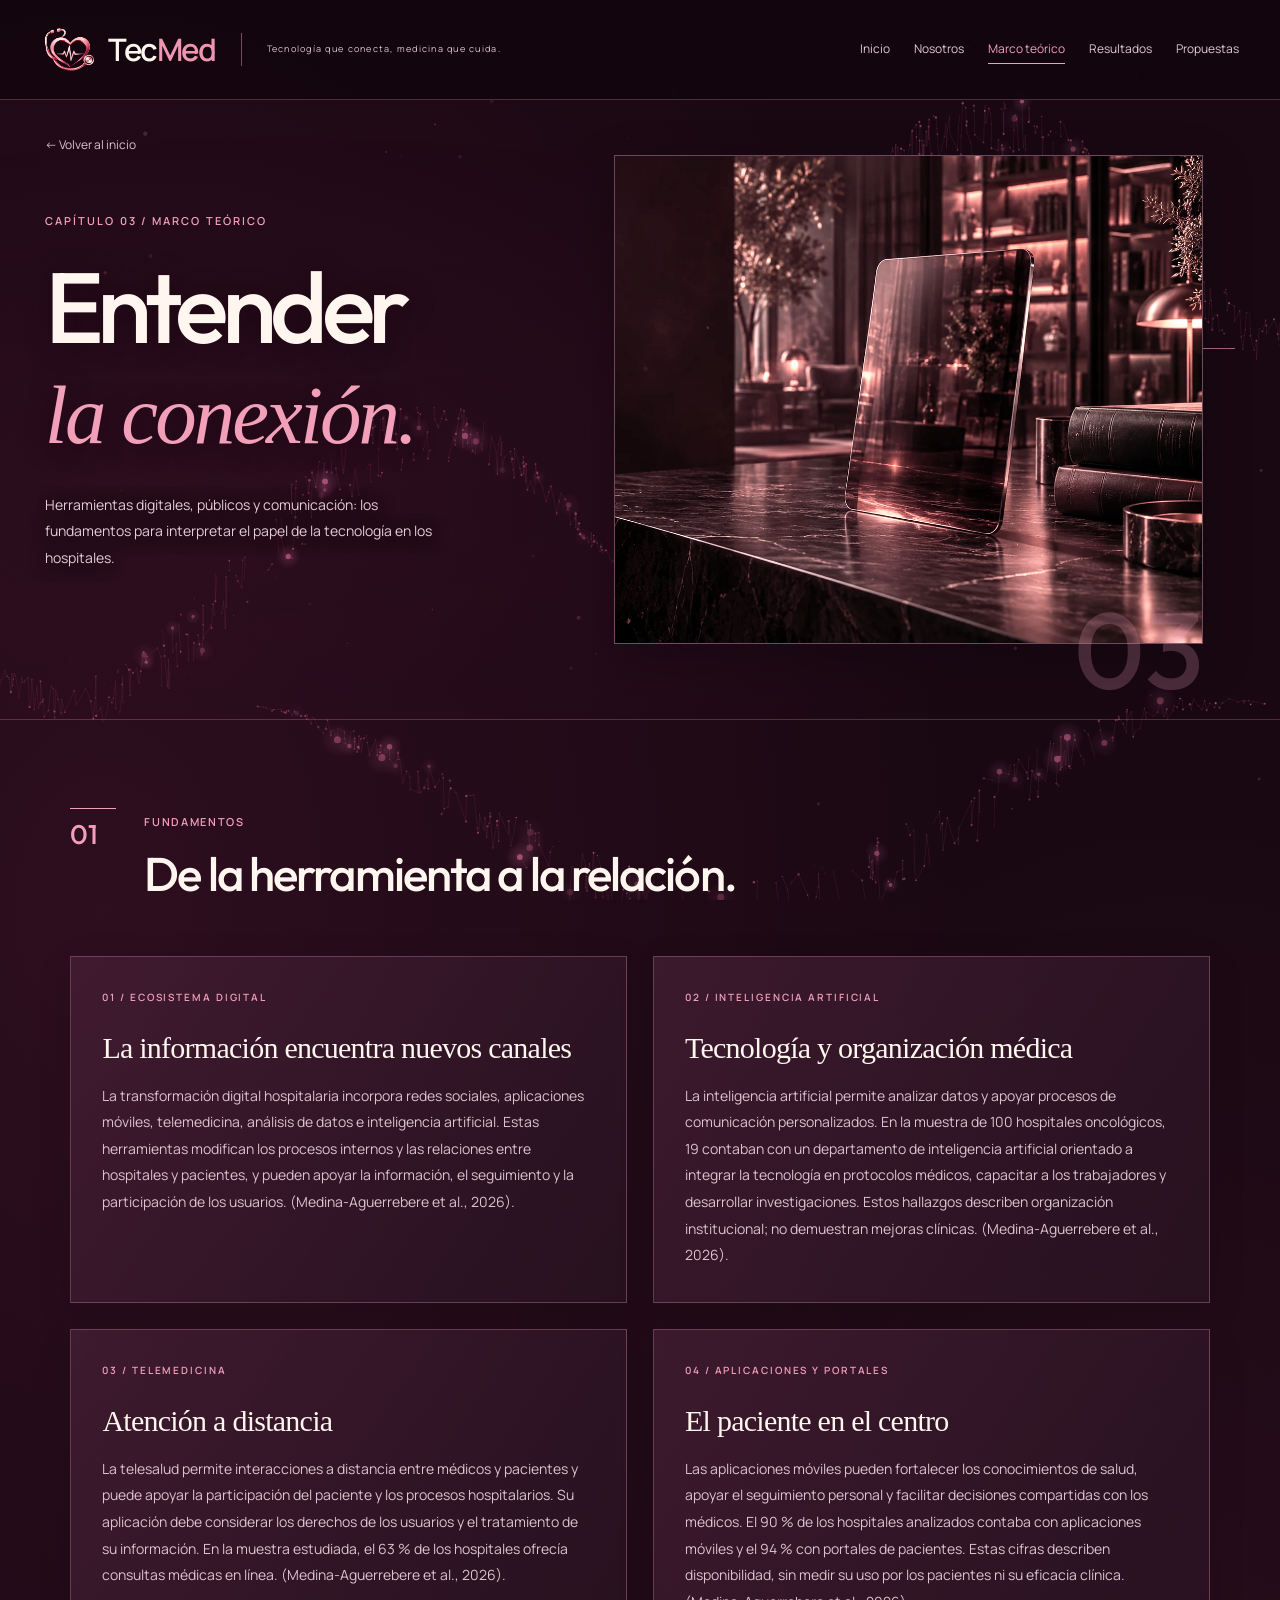
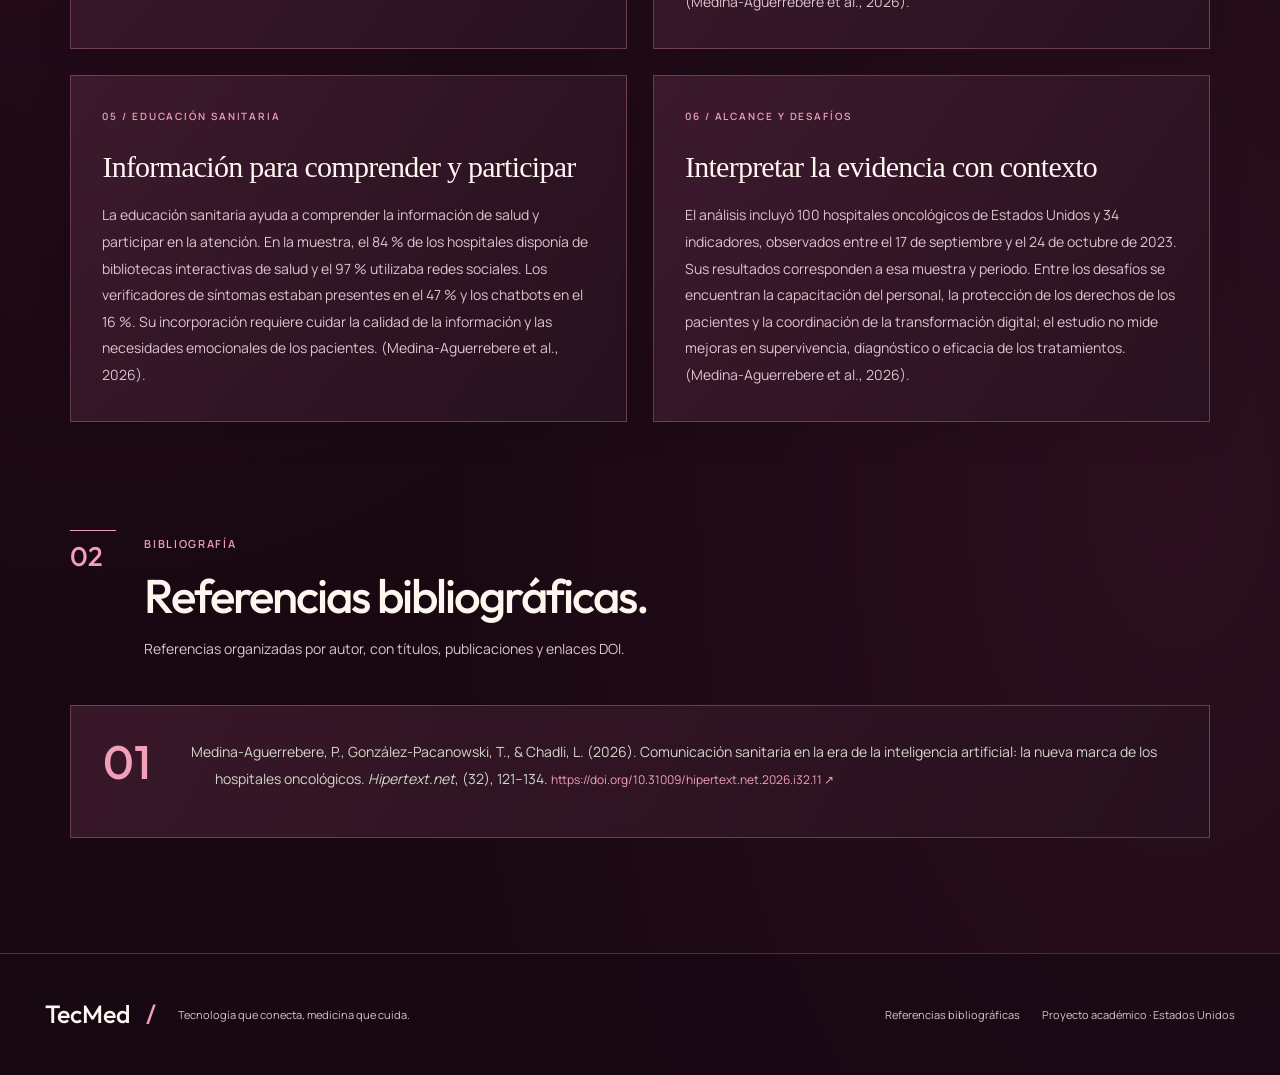
==== marco-teorico.html @ 735cf485 "Align framework cards and link all APA citations directly to source DOI" ====
<!doctype html>
<html lang="es"><head><meta charset="utf-8"><meta name="viewport" content="width=device-width,initial-scale=1"><meta name="theme-color" content="#111712"><meta name="description" content="TecMed: tecnología, medicina y comunicación hospitalaria en Estados Unidos. Un recorrido académico por sus fundamentos, resultados y propuestas."><title>Marco teórico · TecMed</title><link rel="icon" href="assets/rose-emblem.webp"><link rel="stylesheet" href="assets/styles.css?v=20261009alignedapa"><script defer src="assets/main.js?v=20261009referencewaves"></script></head>
<body class="interior page-marco-teorico"><a class="skip" href="#contenido">Saltar al contenido</a><canvas id="particles" aria-hidden="true"></canvas><div class="reading-progress" aria-hidden="true"></div>
<header class="site-header"><a class="brand" href="index.html" aria-label="TecMed, inicio"><span class="logo-frame"><img src="assets/rose-emblem.webp" width="48" height="48" alt="Logo de TecMed: corazón y estetoscopio"></span><span><strong>Tec<span class="wordmark-med">Med</span><span class="brand-dot">.</span></strong><small>Tecnología que conecta, medicina que cuida.</small></span></a><button class="menu-toggle" type="button" aria-expanded="false" aria-controls="site-nav">Menú <span aria-hidden="true">＋</span></button><nav id="site-nav" aria-label="Navegación principal"><a href="index.html">Inicio</a><a href="nosotros.html">Nosotros</a><a href="marco-teorico.html" aria-current="page">Marco teórico</a><a href="resultados.html">Resultados</a><a href="propuestas.html">Propuestas</a></nav></header>
<main id="contenido"><section class="chapter-hero"><img class="chapter-photo" src="assets/chapter-marco.webp" alt="" fetchpriority="high"><div class="chapter-shade"></div><div class="hero-copy"><a class="back-link" href="index.html">← Volver al inicio</a><div class="eyebrow">Capítulo 03 / Marco teórico</div><h1>Entender<br><em>la conexión.</em></h1><p>Herramientas digitales, públicos y comunicación: los fundamentos para interpretar el papel de la tecnología en los hospitales.</p></div><span class="hero-number" aria-hidden="true">03</span></section><section class="content-wrap"><div class="section-heading"><span class="section-index">01</span><div><span class="eyebrow">Fundamentos</span><h2>De la herramienta a la relación.</h2></div></div><div class="box-grid two"><article class="info-box "><span class="eyebrow">01 / Ecosistema digital</span><h3>La información encuentra nuevos canales</h3><p>La transformación digital hospitalaria incorpora redes sociales, aplicaciones móviles, telemedicina, análisis de datos e inteligencia artificial. Estas herramientas modifican los procesos internos y las relaciones entre hospitales y pacientes, y pueden apoyar la información, el seguimiento y la participación de los usuarios. (<a href="https://doi.org/10.31009/hipertext.net.2026.i32.11" target="_blank" rel="noopener noreferrer">Medina-Aguerrebere et al., 2026</a>).</p></article><article class="info-box "><span class="eyebrow">02 / Inteligencia artificial</span><h3>Tecnología y organización médica</h3><p>La inteligencia artificial permite analizar datos y apoyar procesos de comunicación personalizados. En la muestra de 100 hospitales oncológicos, 19 contaban con un departamento de inteligencia artificial orientado a integrar la tecnología en protocolos médicos, capacitar a los trabajadores y desarrollar investigaciones. Estos hallazgos describen organización institucional; no demuestran mejoras clínicas. (<a href="https://doi.org/10.31009/hipertext.net.2026.i32.11" target="_blank" rel="noopener noreferrer">Medina-Aguerrebere et al., 2026</a>).</p></article><article class="info-box "><span class="eyebrow">03 / Telemedicina</span><h3>Atención a distancia</h3><p>La telesalud permite interacciones a distancia entre médicos y pacientes y puede apoyar la participación del paciente y los procesos hospitalarios. Su aplicación debe considerar los derechos de los usuarios y el tratamiento de su información. En la muestra estudiada, el 63 % de los hospitales ofrecía consultas médicas en línea. (<a href="https://doi.org/10.31009/hipertext.net.2026.i32.11" target="_blank" rel="noopener noreferrer">Medina-Aguerrebere et al., 2026</a>).</p></article><article class="info-box "><span class="eyebrow">04 / Aplicaciones y portales</span><h3>El paciente en el centro</h3><p>Las aplicaciones móviles pueden fortalecer los conocimientos de salud, apoyar el seguimiento personal y facilitar decisiones compartidas con los médicos. El 90 % de los hospitales analizados contaba con aplicaciones móviles y el 94 % con portales de pacientes. Estas cifras describen disponibilidad, sin medir su uso por los pacientes ni su eficacia clínica. (<a href="https://doi.org/10.31009/hipertext.net.2026.i32.11" target="_blank" rel="noopener noreferrer">Medina-Aguerrebere et al., 2026</a>).</p></article><article class="info-box "><span class="eyebrow">05 / Educación sanitaria</span><h3>Información para comprender y participar</h3><p>La educación sanitaria ayuda a comprender la información de salud y participar en la atención. En la muestra, el 84 % de los hospitales disponía de bibliotecas interactivas de salud y el 97 % utilizaba redes sociales. Los verificadores de síntomas estaban presentes en el 47 % y los chatbots en el 16 %. Su incorporación requiere cuidar la calidad de la información y las necesidades emocionales de los pacientes. (<a href="https://doi.org/10.31009/hipertext.net.2026.i32.11" target="_blank" rel="noopener noreferrer">Medina-Aguerrebere et al., 2026</a>).</p></article><article class="info-box "><span class="eyebrow">06 / Alcance y desafíos</span><h3>Interpretar la evidencia con contexto</h3><p>El análisis incluyó 100 hospitales oncológicos de Estados Unidos y 34 indicadores, observados entre el 17 de septiembre y el 24 de octubre de 2023. Sus resultados corresponden a esa muestra y periodo. Entre los desafíos se encuentran la capacitación del personal, la protección de los derechos de los pacientes y la coordinación de la transformación digital; el estudio no mide mejoras en supervivencia, diagnóstico o eficacia de los tratamientos. (<a href="https://doi.org/10.31009/hipertext.net.2026.i32.11" target="_blank" rel="noopener noreferrer">Medina-Aguerrebere et al., 2026</a>).</p></article></div></section><section class="content-wrap compact" id="referencias"><div class="section-heading"><span class="section-index">02</span><div><span class="eyebrow">Bibliografía</span><h2>Referencias bibliográficas.</h2><p>Referencias organizadas por autor, con títulos, publicaciones y enlaces DOI.</p></div></div><ol class="reference-list"><li class="reference-box" id="ref-medina-2026"><span class="ref-number">01</span><div><p class="hanging">Medina-Aguerrebere, P., González-Pacanowski, T., &amp; Chadli, L. (2026). Comunicación sanitaria en la era de la inteligencia artificial: la nueva marca de los hospitales oncológicos. <em>Hipertext.net</em>, (32), 121–134. <a class="doi" href="https://doi.org/10.31009/hipertext.net.2026.i32.11" target="_blank" rel="noopener noreferrer">https://doi.org/10.31009/hipertext.net.2026.i32.11 <span aria-hidden="true">↗</span><span class="sr-only"> (abre en otra pestaña)</span></a></p></div></li></ol></section></main><footer class="site-footer"><div><a class="footer-brand" href="index.html">TecMed<span> / </span></a><span>Tecnología que conecta, medicina que cuida.</span></div><div><a href="marco-teorico.html#referencias">Referencias bibliográficas</a><span>Proyecto académico · Estados Unidos</span></div></footer></body></html>
---- assets/styles.css ----
@font-face{font-family:Manrope;src:url(manrope-400.ttf) format('truetype');font-weight:400;font-display:swap}@font-face{font-family:Manrope;src:url(manrope-600.ttf) format('truetype');font-weight:600;font-display:swap}
:root{--bg:#210f1b;--panel:#30202b;--text:#fff3f1;--muted:#d1bdc7;--gold:#efa5bc;--line:rgba(239,165,188,.29);--serif:Georgia,'Times New Roman',serif;--sans:Manrope,Arial,sans-serif}*{box-sizing:border-box}html{scroll-behavior:smooth;scroll-padding-top:110px}body{margin:0;background:var(--bg);color:var(--text);font-family:var(--sans);font-size:15px;line-height:1.8;background-image:radial-gradient(ellipse at 5% 55%,rgba(132,50,90,.23),transparent 48%),radial-gradient(ellipse at 95% 90%,rgba(158,73,112,.18),transparent 40%)}a{color:inherit;text-decoration:none}button,select{font:inherit}button,a,summary,select{-webkit-tap-highlight-color:transparent}button{cursor:pointer}a:focus-visible,button:focus-visible,select:focus-visible,summary:focus-visible{outline:2px solid var(--gold);outline-offset:5px}img{max-width:100%;display:block}h1,h2,h3,p{margin-top:0}h1,h2{font-family:var(--serif);font-weight:400;line-height:1.08;letter-spacing:-.035em}h1 em,h2 em{font-weight:400;color:var(--gold)}h3{font-family:var(--serif);font-size:28px;line-height:1.2;font-weight:400;letter-spacing:-.015em}p{color:var(--muted)}strong{font-weight:600}p strong{color:var(--text)}.eyebrow{display:block;color:var(--gold);font-size:10px;line-height:1.5;letter-spacing:.19em;text-transform:uppercase;font-weight:600}#particles{position:fixed;inset:0;width:100%;height:100%;pointer-events:none;z-index:-1}.reading-progress{position:fixed;top:0;left:0;height:2px;background:var(--gold);width:0;z-index:30}.skip{position:fixed;top:8px;left:16px;padding:8px 20px;background:var(--gold);color:var(--bg);z-index:50;transform:translateY(-160%)}.skip:focus{transform:none}.site-header{position:relative;z-index:20;display:flex;align-items:center;justify-content:space-between;gap:25px;padding:22px 3.5%;border-bottom:1px solid var(--line);min-height:97px;background:rgba(33,15,27,.94)}.brand{display:flex;align-items:center;gap:14px;flex-shrink:0}.logo-frame{display:block;padding:3px;border:1px solid var(--gold);border-radius:50%;box-shadow:0 0 22px rgba(216,143,167,.08)}.logo-frame img{width:43px;height:43px;border-radius:50%;object-fit:cover}.brand strong{display:block;font-family:var(--serif);font-size:29px;font-weight:400;letter-spacing:-.04em;line-height:1.1}.brand-dot{color:var(--gold)}.brand small{display:block;font-size:10px;letter-spacing:.025em;color:var(--muted);margin-top:5px}.site-header nav{display:flex;gap:24px;align-items:center}.site-header nav a{font-size:11px;line-height:2.4;color:var(--muted);position:relative;white-space:nowrap}.site-header nav a:hover,.site-header nav a[aria-current]{color:var(--gold)}.site-header nav a[aria-current]:after{content:'';height:1px;background:var(--gold);position:absolute;bottom:0;left:0;right:0}.menu-toggle{display:none}.gallery{display:flex;min-height:600px;height:calc(100svh - 146px);max-height:900px;border-bottom:1px solid var(--line);overflow:hidden}.gallery-panel{position:relative;flex:1;min-width:0;border-right:1px solid rgba(216,143,167,.3);overflow:hidden;background:#2c1725;transition:flex .8s cubic-bezier(.22,.7,.2,1)}.gallery-panel:last-child{border-right:0}.gallery-panel>img{position:absolute;width:100%;height:100%;object-fit:cover;object-position:60% center;filter:saturate(.95) brightness(1.17);opacity:.76;transition:opacity .7s,transform 1.1s}.gallery-panel.is-active{flex:5.7}.gallery-panel.is-active>img{opacity:1;filter:saturate(1.08) brightness(1.18);transform:scale(1.025)}.panel-shade{position:absolute;inset:0;background:linear-gradient(0deg,rgba(8,14,10,.72),rgba(8,14,10,.02) 80%),linear-gradient(90deg,rgba(8,14,10,.56),transparent 82%)}.panel-trigger{position:absolute;inset:0;width:100%;border:0;background:transparent;color:var(--text);padding:0;text-align:left;z-index:2}.panel-number{position:absolute;top:33px;left:28px;font-family:var(--serif);font-size:36px;color:var(--gold);font-weight:400;line-height:1}.panel-name{position:absolute;top:49%;left:50%;white-space:nowrap;font-family:var(--serif);font-size:25px;transform:translate(-50%,-50%) rotate(-90deg)}.panel-plus{position:absolute;left:50%;bottom:62px;transform:translateX(-50%);font-size:22px;color:var(--gold)}.is-active .panel-trigger{inset:0 0 auto;height:92px}.is-active .panel-name{left:91px;top:45px;transform:none;font-size:11px;font-family:var(--sans);letter-spacing:.14em;text-transform:uppercase;color:var(--gold)}.is-active .panel-plus{display:none}.panel-content{position:absolute;left:7.5%;right:6%;bottom:15%;z-index:3;max-width:630px}.panel-content .eyebrow{margin-bottom:24px}.panel-content h1,.panel-content h2{font-size:clamp(38px,4.6vw,73px);margin-bottom:24px}.panel-content p{font-size:14px;line-height:1.85;max-width:405px;margin-bottom:29px;color:#d2d5c9}.button{display:inline-flex;gap:36px;align-items:center;padding:12px 22px;border:1px solid var(--gold);color:var(--gold);font-size:11px;font-weight:600;letter-spacing:.03em;transition:background .2s,color .2s}.button:hover{background:var(--gold);color:#210f1b}.button span{font-size:18px}.panel-bottom{position:absolute;bottom:24px;left:28px;color:var(--gold);font-size:8px;letter-spacing:.17em;white-space:nowrap}.js .gallery-panel:not(.is-active) .panel-content{display:none}.gallery-footnote{display:flex;justify-content:space-between;gap:20px;font-size:9px;letter-spacing:.11em;color:var(--muted);padding:17px 3.5%;text-transform:uppercase;border-bottom:1px solid var(--line)}.content-wrap{max-width:1380px;margin:auto;padding:88px 5.5% 35px;position:relative}.content-wrap.compact{padding-top:48px}.section-heading{display:flex;gap:24px;align-items:flex-start;margin-bottom:38px}.section-index{font-family:var(--serif);font-size:26px;color:var(--gold);border-top:1px solid var(--gold);padding-top:10px;line-height:1;width:44px;flex-shrink:0}.section-heading .eyebrow{margin:6px 0 15px}.section-heading h2{font-size:clamp(32px,3.6vw,48px);margin-bottom:14px}.section-heading p{font-size:13px;max-width:700px;margin-bottom:0}.box-grid{display:grid;gap:17px}.box-grid.three{grid-template-columns:repeat(3,1fr)}.box-grid.two{grid-template-columns:repeat(2,1fr)}.box-grid.four{grid-template-columns:repeat(4,1fr)}.info-box{background:linear-gradient(130deg,rgba(64,35,51,.86),rgba(38,21,32,.82));border:1px solid var(--line);padding:30px;position:relative}.info-box .eyebrow{margin-bottom:25px}.info-box h3{margin-bottom:17px}.info-box p{font-size:13px;line-height:1.95;margin-bottom:16px}.info-box p:last-child{margin-bottom:0}.info-box .text-link{display:inline-block;margin-top:10px}.accent-box{background:linear-gradient(135deg,rgba(135,60,91,.22),rgba(43,24,35,.7));border-color:rgba(216,143,167,.42)}.text-link{color:var(--gold);font-size:11px;border-bottom:1px solid var(--line);padding-bottom:5px;line-height:1.7}.text-link:hover{border-color:var(--gold)}.data-strip{display:grid;grid-template-columns:1.5fr repeat(3,1fr);margin-top:25px;border:1px solid var(--line);background:rgba(37,50,35,.65)}.data-strip>div{padding:28px;border-right:1px solid var(--line)}.data-strip>div:last-child{border-right:0}.data-strip>div:not(:first-child){display:flex;flex-direction:column}.data-strip p{font-size:12px;margin:10px 0 0}.data-strip strong{font-family:var(--serif);font-size:51px;line-height:1.2;font-weight:400;color:var(--gold)}.data-strip strong span{font-size:25px}.data-strip>div>span:last-child{font-size:11px;color:var(--muted)}.source-note{font-size:11px;line-height:1.8;margin-top:15px;color:var(--muted)}.site-footer{border-top:1px solid var(--line);display:flex;justify-content:space-between;gap:30px;padding:35px 3.5%;margin-top:70px;font-size:10px;color:var(--muted)}.site-footer>div{display:flex;align-items:center;gap:22px;flex-wrap:wrap}.site-footer a:hover{color:var(--gold)}.footer-brand{font-family:var(--serif);font-size:22px;color:var(--text)}.footer-brand span{color:var(--gold);padding-left:10px}.chapter-hero{position:relative;overflow:hidden;min-height:530px;display:flex;align-items:center;border-bottom:1px solid var(--line)}.chapter-photo{position:absolute;width:100%;height:100%;object-fit:cover;object-position:75% center;opacity:1;filter:brightness(1.17) saturate(1.07)}.chapter-shade{position:absolute;inset:0;background:linear-gradient(90deg,rgba(29,13,24,.89) 2%,rgba(29,13,24,.65) 30%,rgba(29,13,24,.02) 76%),linear-gradient(0deg,rgba(29,13,24,.4),transparent 50%)}.hero-copy{position:relative;z-index:2;max-width:760px;padding:45px 6% 65px}.back-link{font-size:11px;color:var(--muted);display:inline-block;margin-bottom:42px}.back-link:hover{color:var(--gold)}.hero-copy .eyebrow{margin-bottom:20px}.hero-copy h1{font-size:clamp(46px,6vw,83px);margin-bottom:23px}.hero-copy p{max-width:475px;font-size:14px;margin-bottom:0;color:#c6cfc0}.hero-number{position:absolute;right:4%;bottom:30px;font-family:var(--serif);font-size:120px;line-height:1;color:rgba(235,220,190,.13)}.hero-caption{position:absolute;bottom:18px;left:6%;font-size:9px;color:var(--muted);letter-spacing:.05em}.chapter-list{border-top:1px solid var(--line)}.chapter-list>a{display:grid;grid-template-columns:50px 180px 1fr 25px;gap:20px;padding:25px 20px;border:1px solid var(--line);border-top:0;align-items:center;background:rgba(57,31,45,.66);transition:background .2s}.chapter-list>a:hover{background:rgba(115,54,85,.3)}.chapter-list>a>span:first-child{font-family:var(--serif);font-size:25px;color:var(--gold)}.chapter-list strong{font-family:var(--serif);font-size:22px;font-weight:400}.chapter-list>a>span:nth-child(3){color:var(--muted);font-size:12px}.chapter-list b{color:var(--gold);font-weight:400}.citation{padding-top:16px;border-top:1px solid var(--line);font-size:11px!important}.citation a{color:var(--gold);text-decoration:underline;text-underline-offset:3px}.note-box{padding:28px 32px;border:1px solid var(--line);border-left:2px solid var(--gold);margin-top:24px;background:rgba(124,61,89,.22)}.note-box .eyebrow{margin-bottom:14px}.note-box p{font-size:13px;margin-bottom:0}.note-box .text-link{display:inline-block;margin-top:16px}.reference-list{list-style:none;padding:0;margin:0;display:grid;gap:14px}.reference-box{display:flex;gap:25px;background:rgba(58,31,47,.8);border:1px solid var(--line);padding:28px;scroll-margin-top:25px}.reference-box:target{border-color:var(--gold)}.ref-number{font-family:var(--serif);font-size:26px;color:var(--gold);line-height:1.4}.reference-box>div{min-width:0}.hanging{padding-left:24px;text-indent:-24px;color:#d1d8c9;font-size:13px;margin-bottom:13px;line-height:1.95}.doi{color:var(--gold);font-size:11px;overflow-wrap:anywhere}.doi:hover{text-decoration:underline}.bibliography-note h3{font-size:24px;margin-bottom:17px}.bibliography-note ul{padding-left:20px;font-size:12px;color:var(--muted);margin:0}.bibliography-note li+li{margin-top:10px}.results-toolbar{display:flex;align-items:center;gap:18px;margin-bottom:24px;flex-wrap:wrap}.results-toolbar label{font-size:11px;color:var(--muted)}select{background:#30202b;color:var(--text);border:1px solid var(--line);padding:10px 40px 10px 14px;font-size:12px;max-width:100%}.results-toolbar .text-link{margin-left:auto}.metric-grid{display:grid;grid-template-columns:repeat(3,1fr);gap:18px}.metric-card{border:1px solid var(--line);padding:32px;background:linear-gradient(140deg,rgba(77,41,58,.8),rgba(42,24,36,.85))}.metric-card .eyebrow{margin-bottom:28px}.metric-value{display:block;font-family:var(--serif);font-size:93px;line-height:1.1;font-weight:400;color:var(--gold);letter-spacing:-.06em}.metric-value span{font-size:34px;letter-spacing:0}.metric-bar{height:3px;background:rgba(216,143,167,.13);margin:23px 0}.metric-bar span{display:block;height:100%;background:var(--gold)}.metric-card p{font-size:12px;margin-bottom:0}.data-table{margin-top:25px;border:1px solid var(--line);background:rgba(57,31,45,.66)}summary{cursor:pointer;padding:18px 25px;color:var(--gold);font-size:12px}.table-scroll{overflow-x:auto;padding:0 25px 25px}table{border-collapse:collapse;width:100%;text-align:left;font-size:12px}caption{text-align:left;color:var(--muted);padding:12px 0 20px}th,td{padding:14px;border-bottom:1px solid var(--line)}thead th{color:var(--gold);font-weight:600}.chapter-next{margin-top:35px;padding:45px;border:1px solid var(--line);background:linear-gradient(110deg,rgba(124,64,89,.43),transparent)}.chapter-next>span{font-size:11px;color:var(--gold)}.chapter-next h2{font-size:38px;margin:20px 0 25px}.proposal-grid{display:grid;grid-template-columns:repeat(2,1fr);gap:20px}.proposal-box{padding:32px;border:1px solid var(--line);background:rgba(58,31,47,.85)}.proposal-top{display:flex;justify-content:space-between;align-items:center;margin-bottom:35px}.proposal-top>span:first-child{font-family:var(--serif);font-size:43px;line-height:1;color:var(--gold)}.proposal-box h3{font-size:32px}.proposal-goal{font-size:13px;margin-bottom:24px}.proposal-box dl{margin:0;border-top:1px solid var(--line);padding-top:20px}.proposal-box dt{font-size:10px;color:var(--gold);letter-spacing:.12em;text-transform:uppercase;margin-bottom:8px}.proposal-box dd{margin:0 0 20px;font-size:13px;color:var(--muted);line-height:1.9}.proposal-box dd:last-child{margin-bottom:0}[hidden]{display:none!important}.sr-only{position:absolute;width:1px;height:1px;overflow:hidden;clip-path:inset(50%);white-space:nowrap}

html:not(.js) .gallery{height:auto;display:block;max-height:none}html:not(.js) .gallery-panel{min-height:550px;border-bottom:1px solid var(--line)}html:not(.js) .panel-trigger{display:none}html:not(.js) .panel-content{display:block}.reveal{transition:opacity .6s,transform .6s}.reveal.pending{opacity:0;transform:translateY(18px)}
@media(min-width:1600px){.panel-content{bottom:17%}.gallery-panel.is-active{flex:6.2}}
@media(max-width:1100px){.site-header nav{gap:14px}.site-header nav a{font-size:10px}.brand small{max-width:225px}.gallery{min-height:570px}.gallery-panel.is-active{flex:5}.panel-number{left:19px}.panel-bottom{left:19px;font-size:7px}.panel-name{font-size:22px}.panel-content h1,.panel-content h2{font-size:clamp(38px,4.9vw,65px)}.box-grid.four{grid-template-columns:repeat(2,1fr)}.info-box{padding:25px}.site-footer{flex-direction:column;gap:17px}}
@media(max-width:760px){html{scroll-padding-top:25px}.site-header{min-height:85px;padding:17px 5%;flex-wrap:wrap;gap:0}.brand strong{font-size:26px}.brand small{font-size:9px;max-width:240px}.logo-frame img{width:36px;height:36px}.brand{gap:11px}.menu-toggle{display:block;color:var(--gold);background:transparent;border:1px solid var(--line);padding:6px 10px;font-size:10px}.site-header nav{width:100%;flex-wrap:wrap;gap:8px 22px;padding-top:20px}.site-header nav a{font-size:12px}.js .site-header nav:not(.is-open){display:none}.gallery{height:auto;min-height:0;max-height:none;display:block}.gallery-panel{height:89px;min-height:89px;border-right:0;border-bottom:1px solid var(--line);transition:height .5s}.gallery-panel.is-active{height:560px}.panel-trigger{height:89px!important}.panel-number{left:25px;top:27px;font-size:30px}.panel-name,.is-active .panel-name{top:36px;left:82px;transform:none;font-family:var(--sans);font-size:11px;text-transform:uppercase;letter-spacing:.1em;color:var(--gold)}.panel-plus{display:block;left:auto;right:25px;top:27px;bottom:auto;transform:none}.is-active .panel-plus{display:block}.panel-bottom{display:none}.is-active .panel-bottom{display:block;bottom:20px;left:25px;font-size:8px}.panel-content{left:25px;right:25px;bottom:65px}.panel-content h1,.panel-content h2{font-size:clamp(38px,7.5vw,59px)}.panel-content p{font-size:13px;max-width:400px}.gallery-footnote{padding:15px 5%;font-size:8px;flex-direction:column;gap:5px}.content-wrap{padding:58px 5% 20px}.content-wrap.compact{padding-top:35px}.section-heading{gap:16px;margin-bottom:26px}.section-index{font-size:23px;width:30px}.section-heading h2{font-size:34px}.section-heading p{font-size:12px}.box-grid.three,.box-grid.two,.proposal-grid{grid-template-columns:1fr}.box-grid.four{grid-template-columns:repeat(2,1fr)}.box-grid.four .info-box{padding:22px}.box-grid.four h3{font-size:23px}.box-grid.four p{font-size:12px}.data-strip{grid-template-columns:repeat(3,1fr)}.data-strip>div:first-child{grid-column:1/-1;border-bottom:1px solid var(--line);border-right:0}.data-strip>div{padding:20px 15px}.data-strip strong{font-size:39px}.data-strip>div>span:last-child{font-size:10px}.chapter-hero{min-height:540px}.chapter-photo{object-position:63% center;opacity:.9}.chapter-shade{background:linear-gradient(90deg,rgba(33,15,27,.94),rgba(29,13,24,.18)),linear-gradient(0deg,rgba(29,13,24,.4),transparent)}.hero-copy{padding:32px 6% 55px}.hero-copy h1{font-size:60px}.hero-copy p{font-size:13px;max-width:90%}.hero-number{font-size:90px}.hero-caption{font-size:8px}.chapter-list>a{grid-template-columns:35px 1fr 20px;gap:12px;padding:20px 16px}.chapter-list>a>span:nth-child(3){grid-column:2;grid-row:2;font-size:11px}.chapter-list b{grid-column:3;grid-row:1}.chapter-list strong{font-size:24px}.metric-grid{grid-template-columns:1fr}.metric-card{padding:28px}.metric-value{font-size:86px}.results-toolbar .text-link{margin-left:0}.reference-box{padding:22px 18px;gap:15px}.hanging{font-size:12px;padding-left:15px;text-indent:-15px}.doi{font-size:10px}.note-box{padding:24px}.chapter-next{padding:30px}.chapter-next h2{font-size:32px}.site-footer{padding:30px 5%;margin-top:45px}.site-footer>div{gap:12px 20px}.proposal-box{padding:27px}}
@media(max-width:380px){.brand small{max-width:185px;font-size:8px}.brand strong{font-size:24px}.box-grid.four{grid-template-columns:1fr}.gallery-panel.is-active{height:540px}.panel-content h1{font-size:35px}.hero-copy h1{font-size:49px}.data-strip>div{padding:18px 12px}.data-strip strong{font-size:34px}}
@media(prefers-reduced-motion:reduce){html{scroll-behavior:auto}*,*:before,*:after{transition:none!important;animation:none!important}#particles{display:none}.reveal.pending{opacity:1;transform:none}}

.identity-layout{display:grid;grid-template-columns:minmax(260px,.8fr) 1.4fr;gap:25px;align-items:stretch}.identity-logo{margin:0;padding:32px;border:1px solid var(--line);background:radial-gradient(ellipse at 50% 30%,rgba(132,73,106,.18),rgba(36,20,29,.8) 70%);display:flex;flex-direction:column;align-items:center;justify-content:center}.identity-logo img{width:min(100%,340px);height:auto;border-radius:50%;filter:brightness(1.12) saturate(1.05);border:1px solid rgba(239,165,188,.4);box-shadow:0 0 38px rgba(170,83,125,.12)}.identity-logo figcaption{font-size:10px;letter-spacing:.1em;color:var(--gold);text-transform:uppercase;text-align:center;margin-top:26px}.identity-details{display:grid;gap:15px}.identity-detail{padding:24px 29px;background:linear-gradient(130deg,rgba(64,35,51,.86),rgba(38,21,32,.82));border:1px solid var(--line)}.identity-detail h3{font-size:25px;margin:11px 0}.identity-detail p{font-size:13px;line-height:1.9;margin:0}.slogan-box{padding:43px;border:1px solid rgba(239,165,188,.42);background:linear-gradient(125deg,rgba(138,73,100,.24),rgba(58,31,47,.8))}.slogan-box h2{font-size:clamp(34px,4vw,53px);margin:24px 0}.slogan-intro{font-size:13px;max-width:680px;margin-bottom:32px}.slogan-grid{display:grid;grid-template-columns:1fr 1fr;gap:30px;border-top:1px solid var(--line);padding-top:27px}.slogan-grid p{font-size:13px;line-height:1.95;margin:14px 0 0}@media(max-width:760px){.identity-layout{grid-template-columns:1fr}.identity-logo{padding:30px}.identity-logo img{max-width:240px}.identity-detail{padding:25px}.slogan-box{padding:28px}.slogan-grid{grid-template-columns:1fr;gap:25px}}

@font-face{font-family:Outfit;src:url(outfit-500.ttf) format('truetype');font-weight:500;font-display:swap}.brand strong{font-family:Outfit,Manrope,sans-serif;font-weight:500;letter-spacing:-.04em}.brand-dot{color:var(--gold)}.site-header{background:rgba(30,13,24,.92)}.home .site-header{border-bottom:0}.home{background-image:radial-gradient(ellipse at 30% 35%,rgba(143,40,79,.18),transparent 50%),radial-gradient(ellipse at 90% 80%,rgba(146,55,96,.2),transparent 40%)}.editorial-hero{position:relative;min-height:700px;height:calc(100svh - 195px);max-height:1050px;isolation:isolate;overflow:hidden;border-bottom:1px solid var(--line)}.editorial-copy{position:relative;z-index:3;margin:0 3.5%;padding-top:45px;max-width:940px;pointer-events:none}.editorial-copy h1{font-family:Outfit,Manrope,sans-serif;font-size:clamp(72px,8.3vw,145px);line-height:.98;letter-spacing:-.06em;margin:22px 0 0;font-weight:500;text-shadow:0 3px 28px rgba(23,9,18,.3)}.editorial-copy h1>span{display:block}.editorial-copy h1 em{display:block;font-family:Georgia,serif;line-height:1.12;font-size:.71em;letter-spacing:-.04em;color:#efa5bc}.editorial-copy>.eyebrow{font-size:10px;letter-spacing:.2em}.editorial-copy>p{position:absolute;top:500px;left:0;max-width:370px;font-size:14px;color:#e4cdd6;line-height:1.9;text-shadow:0 1px 15px #210f1b}.editorial-copy>.button{position:absolute;top:630px;left:0;pointer-events:auto;padding:12px 21px;backdrop-filter:blur(10px);background:rgba(33,15,27,.38);border-radius:0}.editorial-copy>.button:hover{background:var(--gold)}.editorial-visuals{position:absolute;inset:0;z-index:1}.editorial-image{position:absolute;margin:0;border:1px solid rgba(239,165,188,.35);box-shadow:0 15px 45px rgba(14,4,11,.32);overflow:hidden;background:#391c2c}.editorial-image img{width:100%;height:100%;object-fit:cover;filter:brightness(1.13) saturate(.86);transition:transform 1.2s ease}.editorial-image:after{content:'';position:absolute;inset:0;background:linear-gradient(120deg,rgba(203,76,123,.18),rgba(163,81,118,.1));mix-blend-mode:color;pointer-events:none}.scene-hospital{top:0;left:48%;right:10%;height:58%}.scene-hospital img{object-position:70% center}.scene-instrument{top:43%;left:34%;width:31%;height:48%;z-index:2}.scene-instrument img{object-position:76% center}.scene-network{top:56%;right:3.5%;width:25.5%;height:30%;z-index:3}.scene-network img{object-position:58% center}.editorial-rule{position:absolute;background:var(--gold);opacity:.5}.rule-one{height:1px;top:28%;right:3.5%;width:4%}.rule-two{height:1px;top:67%;left:28%;width:6%}.rule-three{width:1px;bottom:7%;right:29%;height:13%}.editorial-chapters{display:grid;grid-template-columns:repeat(5,1fr);padding:23px 3.5%;border-bottom:1px solid var(--line);gap:0;background:rgba(28,12,23,.55)}.editorial-chapters a{border-right:1px solid var(--line);padding:0 25px;font-family:Georgia,serif;font-size:20px;line-height:1.6}.editorial-chapters a:first-child{padding-left:0}.editorial-chapters a:last-child{border:0}.editorial-chapters span{display:block;font-family:Manrope,sans-serif;font-size:10px;color:var(--gold);margin-bottom:4px}.editorial-chapters a:hover{color:var(--gold)}.editorial-directory{display:grid;grid-template-columns:1fr 1fr;gap:20px}.editorial-entry{padding:30px;border:1px solid var(--line);background:linear-gradient(140deg,rgba(70,34,51,.5),rgba(37,20,31,.75))}.editorial-entry h2{font-size:32px;margin:20px 0 15px}.editorial-entry p{font-size:13px}.editorial-entry .button{margin-top:8px}.chapter-photo{filter:brightness(1.17) saturate(.92)}.chapter-shade{background:linear-gradient(90deg,rgba(29,13,24,.91) 2%,rgba(29,13,24,.66) 30%,rgba(76,24,49,.07) 76%),linear-gradient(0deg,rgba(29,13,24,.4),transparent 50%)}.identity-logo img{filter:brightness(1.12) saturate(1.05)}
@media(min-width:1600px){.editorial-copy>p{top:590px}.editorial-copy>.button{top:728px}.editorial-hero{min-height:840px}}@media(max-width:1100px){.editorial-hero{min-height:710px}.editorial-copy h1{font-size:10vw}.editorial-copy>p{top:455px;max-width:300px;font-size:13px}.editorial-copy>.button{top:610px}.scene-hospital{left:47%;right:5%}.scene-instrument{left:35%;width:34%}.scene-network{width:28%}.editorial-chapters a{font-size:17px;padding:0 15px}}@media(max-width:760px){.editorial-hero{height:auto;max-height:none;min-height:960px}.editorial-copy{margin:0 5%;padding-top:24px;max-width:none}.editorial-copy h1{font-size:clamp(52px,12vw,88px);margin-top:20px;line-height:1.02}.editorial-copy h1 em{font-size:.72em;max-width:100%;line-height:1.1}.editorial-copy>p{top:310px;max-width:90%;font-size:13px;text-shadow:none}.editorial-copy>.button{top:428px}.editorial-visuals{top:495px;bottom:20px}.scene-hospital{left:19%;right:5%;height:58%;top:0}.scene-instrument{left:5%;width:50%;height:51%;top:40%}.scene-network{right:5%;width:41%;height:33%;top:61%}.rule-one{right:2%;width:3%}.rule-two{left:0;width:5%}.rule-three{right:48%;bottom:0;height:8%}.editorial-chapters{grid-template-columns:repeat(3,1fr);gap:16px 0;padding:22px 5%}.editorial-chapters a{font-size:16px;padding:0 14px}.editorial-chapters a:nth-child(3){border:0}.editorial-chapters a:nth-child(4){padding-left:0}.editorial-directory{grid-template-columns:1fr}.editorial-entry{padding:25px}.chapter-shade{background:linear-gradient(90deg,rgba(29,13,24,.8),rgba(76,24,49,.1)),linear-gradient(0deg,rgba(29,13,24,.4),transparent)}}@media(max-width:380px){.editorial-copy h1{font-size:47px}.editorial-copy h1 em{font-size:34px}.editorial-copy>p{top:285px}.editorial-copy>.button{top:420px}}

:root{--bg:#1b0b16;--panel:#301827;--text:#fff4f0;--muted:#d7bcc9;--gold:#eea1bb;--line:rgba(225,149,177,.27)}body{background-color:var(--bg);background-image:radial-gradient(ellipse at 8% 34%,rgba(138,42,86,.18),transparent 52%),radial-gradient(ellipse at 92% 78%,rgba(154,58,102,.14),transparent 44%)}.site-header{padding:23px 3.5%;background:rgba(24,9,19,.94);border-color:var(--line)}.brand strong{font-size:31px}.brand small{font-size:11px;letter-spacing:.025em}.logo-frame{border-color:#d98fac;box-shadow:0 0 25px rgba(215,109,156,.12)}.site-header nav{gap:27px}.site-header nav a{font-size:12px;color:#e2cad5}.site-header nav a[aria-current]{color:var(--gold)}.button{font-size:12px;border-color:#dd94af;padding:13px 24px;background:rgba(30,10,24,.28)}.button:hover{background:var(--gold);color:#220f1c}.text-link{font-size:12px}.content-wrap{max-width:1460px;padding-left:5.5%;padding-right:5.5%}.section-heading{gap:28px;margin-bottom:42px}.section-index{font-family:Outfit,Manrope,sans-serif;font-size:27px;font-weight:500;padding-top:12px;width:46px}.section-heading h2{font-family:Outfit,Manrope,sans-serif;font-size:clamp(35px,3.7vw,54px);font-weight:500;letter-spacing:-.04em;line-height:1.1}.section-heading p{font-size:14px;line-height:1.9;max-width:760px}.section-heading .eyebrow{font-size:11px;letter-spacing:.15em;margin-bottom:17px}.info-box{padding:33px 31px;border-color:rgba(225,149,177,.32);background:linear-gradient(125deg,rgba(75,34,57,.66),rgba(40,18,32,.9));box-shadow:0 10px 35px rgba(14,3,10,.1)}.info-box h3{font-size:30px;letter-spacing:-.025em}.info-box p{font-size:14px;line-height:1.9}.info-box .eyebrow{font-size:10px}.accent-box{background:linear-gradient(135deg,rgba(130,55,86,.3),rgba(65,27,46,.8));border-color:rgba(235,166,190,.5)}.box-grid{gap:22px}.box-grid.three .info-box:nth-child(2){background:linear-gradient(135deg,rgba(103,43,73,.4),rgba(48,21,37,.9))}.data-strip{background:rgba(60,25,43,.58);border-color:var(--line);margin-top:32px}.data-strip strong{font-size:64px;color:var(--gold)}.data-strip strong span{font-size:30px}.data-strip>div{padding:31px}.data-strip p{font-size:13px}.data-strip>div>span:last-child{font-size:12px}.source-note{font-size:12px}.editorial-directory{gap:22px}.editorial-entry{padding:32px;background:linear-gradient(120deg,rgba(83,33,60,.55),rgba(36,15,28,.8))}.editorial-entry h2{font-size:34px}.editorial-entry p{font-size:14px}.interior .chapter-hero{min-height:620px;height:calc(78svh - 90px);max-height:820px;display:block;isolation:isolate;background:radial-gradient(ellipse at 25% 60%,rgba(127,43,84,.16),transparent 58%);overflow:hidden}.interior .chapter-photo{left:48%;top:55px;width:46%;height:79%;max-height:660px;object-fit:cover;object-position:65% center;opacity:1;border:1px solid rgba(232,156,183,.33);filter:brightness(1.13) sepia(.17) hue-rotate(327deg) saturate(.92);box-shadow:0 16px 45px rgba(12,2,8,.28)}.interior .chapter-shade{left:48%;top:55px;width:46%;height:79%;background:linear-gradient(115deg,rgba(97,21,56,.27),rgba(211,88,134,.13));mix-blend-mode:color;z-index:1;pointer-events:none}.interior .hero-copy{padding:30px 3.5% 65px;max-width:970px;position:relative;z-index:3;pointer-events:none}.interior .hero-copy a{pointer-events:auto}.interior .back-link{margin-bottom:57px;font-size:12px;color:var(--muted)}.interior .hero-copy .eyebrow{font-size:11px;margin-bottom:28px}.interior .hero-copy h1{font-family:Outfit,Manrope,sans-serif;font-size:clamp(68px,7.8vw,130px);font-weight:500;letter-spacing:-.065em;line-height:1;max-width:900px;text-shadow:0 3px 24px rgba(24,6,16,.62);margin-bottom:30px}.interior .hero-copy h1 em{font-family:Georgia,serif;font-weight:400;font-size:.83em;letter-spacing:-.035em;line-height:1.12}.interior .hero-copy p{max-width:420px;font-size:14px;line-height:1.9;color:#e5ccda;text-shadow:0 2px 18px #1b0b16;margin-top:27px}.interior .hero-number{font-family:Outfit,Manrope,sans-serif;font-size:108px;font-weight:500;bottom:16px;right:6%;z-index:2;line-height:1;color:rgba(245,166,196,.22)}.interior .chapter-hero:after{content:'';position:absolute;right:3.5%;top:40%;width:2.5%;height:1px;background:var(--gold);opacity:.6}.page-nosotros .chapter-photo{object-position:75% center}.page-marco-teorico .chapter-photo{object-position:80% center}.page-propuestas .chapter-photo{object-position:78% center}.page-marco-teorico .box-grid.two{gap:26px}.page-marco-teorico .box-grid.two>.info-box:nth-child(even){transform:none}.page-marco-teorico .content-wrap.compact{padding-top:73px}.note-box{background:linear-gradient(120deg,rgba(127,49,84,.16),rgba(55,23,39,.55));border-left:2px solid var(--gold);padding:30px 34px}.note-box p{font-size:14px;line-height:1.95}.citation{font-size:12px!important}.reference-list{gap:17px}.reference-box{padding:32px;gap:32px;background:linear-gradient(120deg,rgba(63,27,46,.82),rgba(39,17,30,.9));border-color:rgba(225,149,177,.33)}.ref-number{font-family:Outfit,Manrope,sans-serif;font-size:47px;line-height:1;min-width:56px}.hanging{font-size:14px;line-height:1.95}.doi{font-size:12px}.bibliography-note ul{font-size:13px;line-height:1.95}.identity-layout{gap:24px;grid-template-columns:1fr 1.5fr}.identity-logo{background:radial-gradient(ellipse at center,rgba(143,47,90,.18),rgba(34,13,25,.8) 72%);border-color:rgba(225,149,177,.35);padding:40px}.identity-logo img{width:min(100%,350px);border-color:rgba(235,162,188,.4)}.identity-detail{padding:28px 32px;background:linear-gradient(120deg,rgba(75,31,54,.58),rgba(42,18,32,.85));border-color:rgba(225,149,177,.32)}.identity-detail h3{font-size:29px}.identity-detail p{font-size:14px}.slogan-box{padding:48px;background:linear-gradient(115deg,rgba(139,59,93,.3),rgba(52,20,37,.85))}.slogan-box h2{font-size:clamp(40px,4.6vw,63px);color:var(--text)}.slogan-box h2 em{color:var(--gold)}.slogan-intro,.slogan-grid p{font-size:14px}.results-toolbar{padding:22px 25px;border:1px solid var(--line);background:rgba(59,24,42,.5);gap:20px}.results-toolbar label{font-size:12px}.results-toolbar select{background:#311527;border-color:rgba(225,149,177,.4);font-size:13px}.metric-grid{gap:24px;grid-template-columns:1.15fr 1fr 1fr;align-items:stretch}.metric-card{background:linear-gradient(135deg,rgba(106,44,72,.47),rgba(45,18,34,.95));padding:36px;border-color:rgba(225,149,177,.4);min-height:325px;display:flex;flex-direction:column;justify-content:space-between}.metric-card:nth-child(2){background:linear-gradient(135deg,rgba(128,54,88,.38),rgba(45,18,34,.95))}.metric-value{font-family:Outfit,Manrope,sans-serif;font-size:110px;font-weight:500;letter-spacing:-.065em}.metric-value span{font-size:35px}.metric-card p{font-size:13px;line-height:1.9}.metric-bar{height:2px;background:rgba(225,149,177,.18)}.metric-bar span{background:linear-gradient(90deg,#c47496,#efb0c7)}.data-table{background:rgba(55,21,39,.65)}summary{font-size:13px;padding:21px 25px}table{font-size:13px}.chapter-next{background:linear-gradient(120deg,rgba(118,50,79,.33),rgba(44,17,32,.74));padding:46px}.chapter-next h2{font-size:43px}.proposal-grid{gap:26px}.proposal-box{padding:37px;background:linear-gradient(135deg,rgba(75,31,54,.7),rgba(39,16,30,.88));border-color:rgba(225,149,177,.36);position:relative}.proposal-top{margin-bottom:25px}.proposal-top>span:first-child{font-family:Outfit,Manrope,sans-serif;font-weight:500;font-size:77px;letter-spacing:-.06em;color:#e7a0b9}.proposal-box h3{font-size:38px;line-height:1.15;margin-bottom:20px}.proposal-goal{font-size:14px}.proposal-box dt{font-size:11px}.proposal-box dd{font-size:14px;line-height:1.95}.proposal-box:nth-child(2),.proposal-box:nth-child(3){background:linear-gradient(135deg,rgba(104,41,73,.45),rgba(43,17,33,.92))}.site-footer{margin-top:80px;padding:38px 3.5%;background:rgba(24,9,19,.75);font-size:11px}.footer-brand{font-family:Outfit,Manrope,sans-serif;font-weight:500;font-size:25px}
@media(min-width:1600px){.interior .chapter-hero{min-height:690px}.interior .hero-copy{padding-top:45px}.interior .hero-copy p{max-width:480px}}@media(max-width:1100px){.site-header nav{gap:18px}.site-header nav a{font-size:11px}.interior .chapter-hero{min-height:570px}.interior .hero-copy h1{font-size:9vw}.interior .hero-copy p{max-width:360px;font-size:13px}.interior .chapter-photo,.interior .chapter-shade{left:46%;width:48%;height:78%}.metric-card{padding:28px}.metric-value{font-size:91px}.identity-layout{grid-template-columns:1fr 1.4fr}.identity-detail{padding:25px}.reference-box{padding:28px}.proposal-box{padding:30px}}@media(max-width:760px){.site-header{padding:18px 5%}.brand strong{font-size:27px}.brand small{font-size:9px}.site-header nav a{font-size:12px}.interior .chapter-hero{height:auto;min-height:820px;max-height:none}.interior .hero-copy{padding:28px 5% 0;max-width:100%}.interior .back-link{margin-bottom:32px;font-size:11px}.interior .hero-copy .eyebrow{font-size:10px;margin-bottom:22px}.interior .hero-copy h1{font-size:clamp(54px,11vw,83px);margin-bottom:22px;line-height:1.02}.interior .hero-copy h1 em{font-size:.88em}.interior .hero-copy p{max-width:100%;font-size:13px;margin-top:0}.interior .chapter-photo,.interior .chapter-shade{left:14%;top:450px;width:81%;height:310px;max-height:none;object-position:75% center}.interior .hero-number{font-size:74px;bottom:25px;left:5%;right:auto}.interior .chapter-hero:after{top:66%;right:auto;left:5%;width:6%}.section-heading{gap:18px;margin-bottom:28px}.section-index{font-size:25px;width:30px}.section-heading h2{font-size:34px}.section-heading p{font-size:13px}.section-heading .eyebrow{font-size:10px}.info-box{padding:28px}.info-box h3{font-size:28px}.info-box p{font-size:13px}.box-grid{gap:19px}.data-strip>div{padding:24px 14px}.data-strip strong{font-size:42px}.data-strip strong span{font-size:22px}.data-strip>div>span:last-child{font-size:10px}.page-marco-teorico .box-grid.two>.info-box:nth-child(even){transform:none}.page-marco-teorico .content-wrap.compact{padding-top:35px}.reference-box{padding:24px 20px;gap:18px}.ref-number{font-size:33px;min-width:35px}.hanging{font-size:13px}.doi{font-size:11px}.note-box{padding:26px}.note-box p{font-size:13px}.identity-layout{grid-template-columns:1fr}.identity-logo{padding:32px}.identity-logo img{max-width:260px}.identity-detail{padding:26px}.identity-detail h3{font-size:27px}.identity-detail p{font-size:13px}.slogan-box{padding:30px}.slogan-box h2{font-size:36px}.slogan-intro,.slogan-grid p{font-size:13px}.metric-grid{grid-template-columns:1fr}.metric-card{min-height:280px;padding:30px}.metric-value{font-size:100px}.results-toolbar{padding:20px}.proposal-box{padding:29px}.proposal-top>span:first-child{font-size:63px}.proposal-box h3{font-size:34px}.proposal-box dd{font-size:13px}.chapter-next{padding:30px}.chapter-next h2{font-size:33px}.site-footer{padding:31px 5%;margin-top:50px}}@media(max-width:380px){.brand strong{font-size:24px}.brand small{font-size:8px}.interior .hero-copy h1{font-size:49px}.interior .chapter-photo,.interior .chapter-shade{top:470px;height:295px}.interior .chapter-hero{min-height:830px}.slogan-box h2{font-size:31px}}

:root{--bg:#190812;--text:#fff6f0;--gold:#f2a0ba;--muted:#ddc3ce}.site-header{background:rgba(20,6,14,.94);padding:22px 3.2%}.brand{gap:12px}.logo-frame{border:0;box-shadow:none;padding:0;border-radius:0}.logo-frame img{width:55px;height:55px;object-fit:contain;border-radius:0}.brand>span:nth-child(2){display:flex;align-items:center;gap:25px}.brand strong{font-family:Manrope,Arial,sans-serif;font-weight:600;font-size:31px;letter-spacing:-.045em;white-space:nowrap}.wordmark-med{color:#ee94b1}.brand-dot{display:none}.brand small{margin:0;padding:8px 0 8px 25px;border-left:1px solid rgba(225,145,178,.5);font-size:9px;letter-spacing:.14em;white-space:nowrap;color:#dfc7d1}.site-header nav{gap:24px}.site-header nav a{font-size:12px}.home .editorial-hero{background:none}.editorial-copy h1{font-family:Manrope,Arial,sans-serif;font-size:clamp(84px,10.1vw,161px);font-weight:400;line-height:.97;letter-spacing:-.075em;max-width:1100px}.editorial-copy h1 em{font-size:.65em;letter-spacing:-.055em;line-height:1.15;margin-top:5px;color:#f39fb7}.editorial-copy{max-width:1100px;padding-top:33px}.editorial-copy>p{top:505px;max-width:365px}.editorial-copy>.button{top:635px;border:0;background:none;padding:0;color:#f2a0ba;gap:25px;backdrop-filter:none;font-size:14px}.editorial-copy>.button span{display:flex;align-items:center;justify-content:center;border:1px solid #ed9eb7;border-radius:50%;width:46px;height:46px;font-size:22px;order:-1}.editorial-copy>.button:hover{color:#fff1f7;background:none}.scene-hospital{left:47%;right:9%;height:58%;top:0}.scene-hospital img{object-position:center center}.scene-instrument{left:34%;width:31%;height:48%;top:43%}.scene-instrument img{object-position:72% center}.scene-network{right:3.2%;width:25.5%;height:30%;top:56%}.scene-network img{object-position:center center}.editorial-image{border-color:rgba(207,118,154,.32);box-shadow:none}.editorial-image img{filter:brightness(1.03) saturate(1.02)}.editorial-image:after{background:linear-gradient(120deg,rgba(181,58,104,.08),rgba(163,81,118,.05))}.home{background-image:radial-gradient(ellipse at 5% 35%,rgba(106,23,64,.08),transparent 50%),radial-gradient(ellipse at 90% 85%,rgba(105,24,63,.09),transparent 45%)}#particles{z-index:0;opacity:.84}.site-header,main,.site-footer{position:relative;z-index:1}.editorial-chapters{background:rgba(18,5,13,.72);padding:21px 3.2%}.editorial-chapters a{font-size:19px}.identity-logo{background:radial-gradient(ellipse at center,rgba(141,45,88,.17),rgba(26,9,19,.75) 72%)}.identity-logo img{width:min(100%,310px);height:auto;border:0;box-shadow:none;border-radius:0;filter:none}.identity-logo figcaption{color:#ebb3c7}.identity-logo:after{content:'TecMed';font-family:Manrope,Arial,sans-serif;color:#f0bad0;font-size:38px;font-weight:600;letter-spacing:-.04em;margin-top:13px;order:1}.identity-logo figcaption{order:2}.interior .chapter-hero{background:radial-gradient(ellipse at 23% 60%,rgba(106,29,68,.09),transparent 65%)}
@media(min-width:1600px){.editorial-copy>p{top:610px}.editorial-copy>.button{top:748px}.editorial-hero{min-height:860px}}@media(max-width:1150px){.brand>span:nth-child(2){display:block}.brand small{border:0;padding:0;margin-top:5px;font-size:9px;letter-spacing:.03em}.site-header nav{gap:17px}.site-header nav a{font-size:11px}.editorial-copy>p{top:490px;max-width:290px}.editorial-copy>.button{top:630px}}@media(max-width:760px){.site-header{padding:18px 5%}.logo-frame img{width:43px;height:43px}.brand strong{font-size:27px}.brand small{font-size:9px;max-width:230px;white-space:normal}.site-header nav a{font-size:12px}.editorial-copy{padding-top:24px}.editorial-copy h1{font-size:clamp(52px,12.5vw,86px);line-height:1.05;letter-spacing:-.065em}.editorial-copy h1 em{font-size:.72em;letter-spacing:-.055em}.editorial-copy>p{top:305px;max-width:90%}.editorial-copy>.button{top:425px;font-size:12px;gap:17px}.editorial-copy>.button span{width:40px;height:40px}.scene-hospital{left:19%;right:5%;height:58%;top:0}.scene-instrument{left:5%;width:50%;height:51%;top:40%}.scene-network{right:5%;width:41%;height:33%;top:61%}.editorial-chapters{padding:22px 5%}.editorial-chapters a{font-size:16px}.identity-logo img{max-width:230px}.identity-logo:after{font-size:32px}}@media(max-width:380px){.brand strong{font-size:24px}.brand small{font-size:8px;max-width:190px}.editorial-copy h1{font-size:46px}.editorial-copy h1 em{font-size:34px}.editorial-copy>p{top:285px}.editorial-copy>.button{top:415px}}

.home .editorial-copy h1{font-size:clamp(75px,8.9vw,142px)}.home .editorial-copy>p{top:455px}.home .editorial-copy>.button{top:590px}.home .scene-hospital{left:50%;right:11%;top:3%;height:52%}.home .scene-instrument{left:37%;width:27%;top:44%;height:43%}.home .scene-network{right:4%;width:22.5%;top:58%;height:27%}.home .rule-two{left:31%;width:6%}.home .rule-three{right:32%;bottom:11%;height:12%}@media(min-width:1600px){.home .editorial-copy>p{top:545px}.home .editorial-copy>.button{top:683px}}@media(max-width:1150px){.home .editorial-copy>p{top:440px}.home .editorial-copy>.button{top:580px}}@media(max-width:760px){.home .editorial-copy h1{font-size:clamp(47px,11.2vw,77px)}.home .editorial-copy>p{top:285px}.home .editorial-copy>.button{top:405px}.home .editorial-hero{min-height:910px}.home .editorial-visuals{top:475px;bottom:25px}.home .scene-hospital{left:25%;right:7%;top:0;height:52%}.home .scene-instrument{left:7%;width:45%;top:41%;height:47%}.home .scene-network{right:7%;width:36%;top:63%;height:29%}.home .rule-two{left:2%;width:5%}.home .rule-three{right:48%;bottom:0;height:8%}}@media(max-width:380px){.home .editorial-copy h1{font-size:42px}.home .editorial-copy h1 em{font-size:31px}.home .editorial-copy>p{top:265px}.home .editorial-copy>.button{top:395px}}
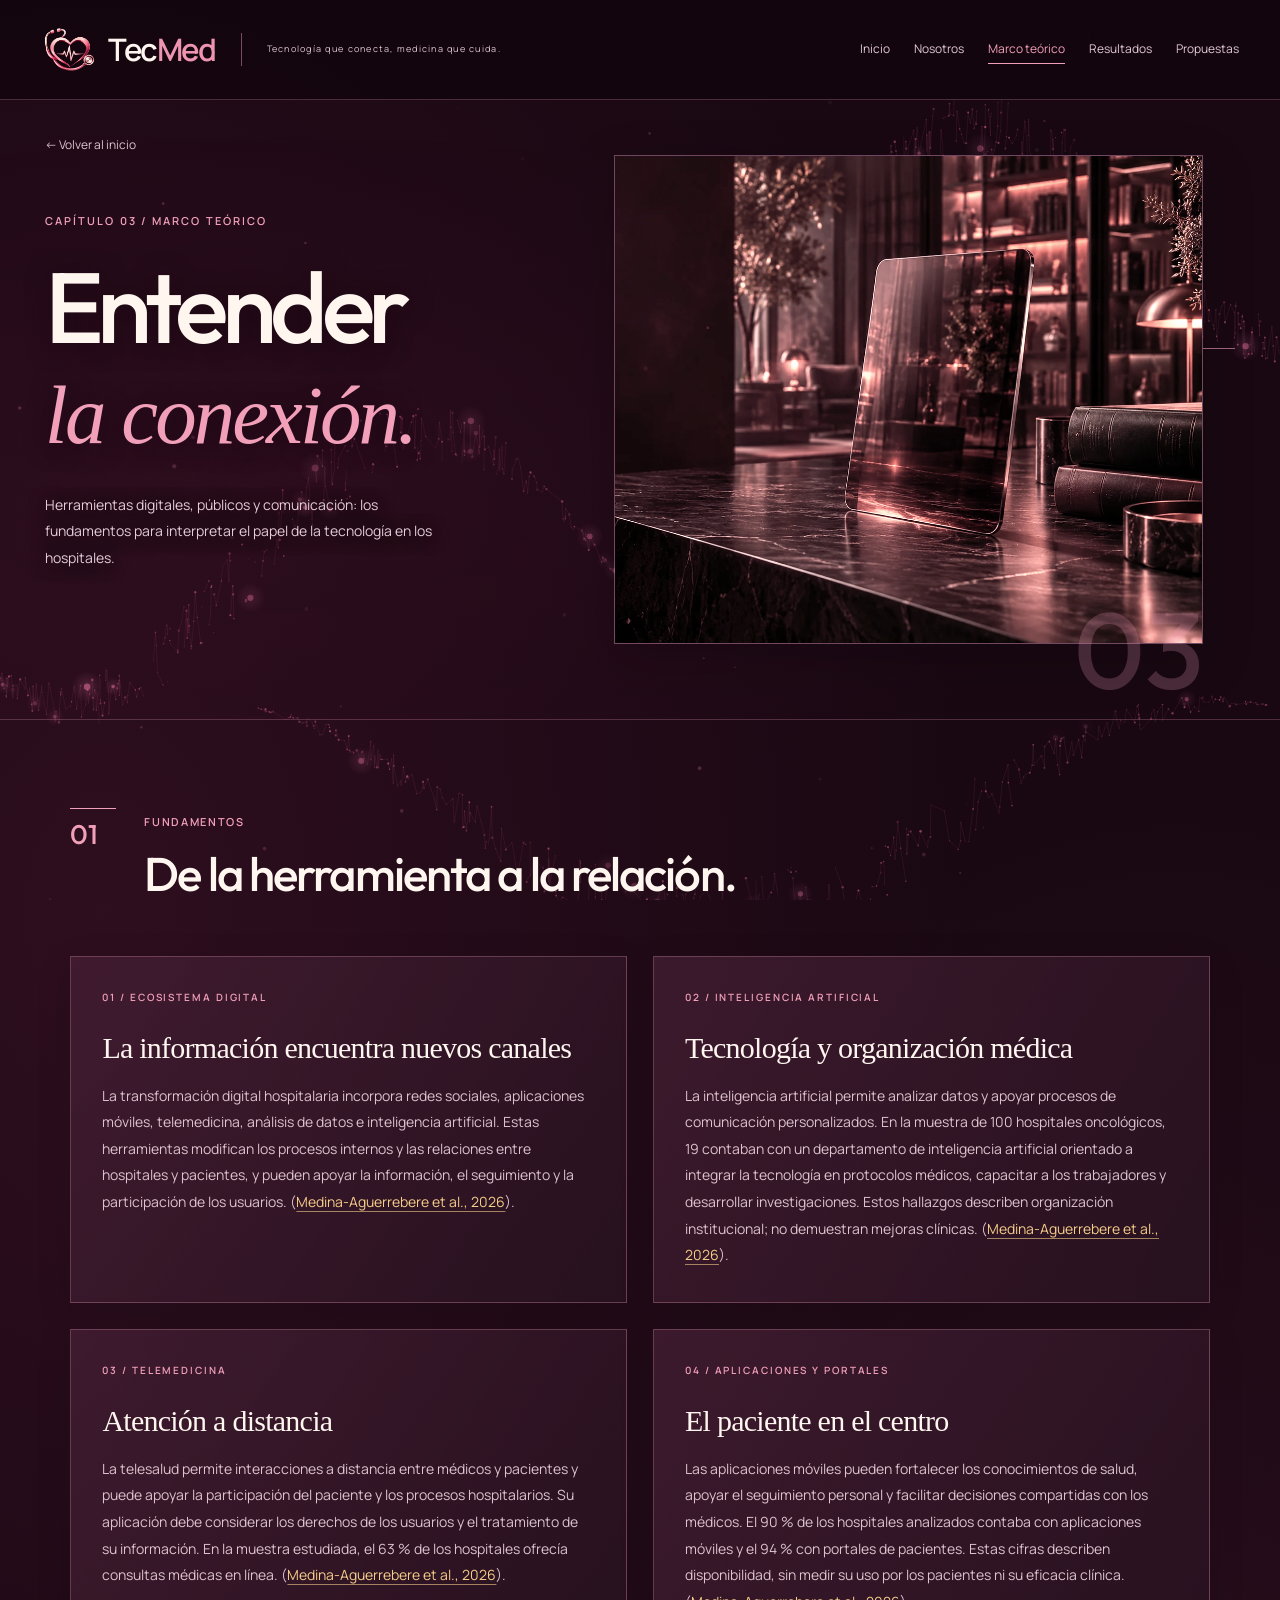
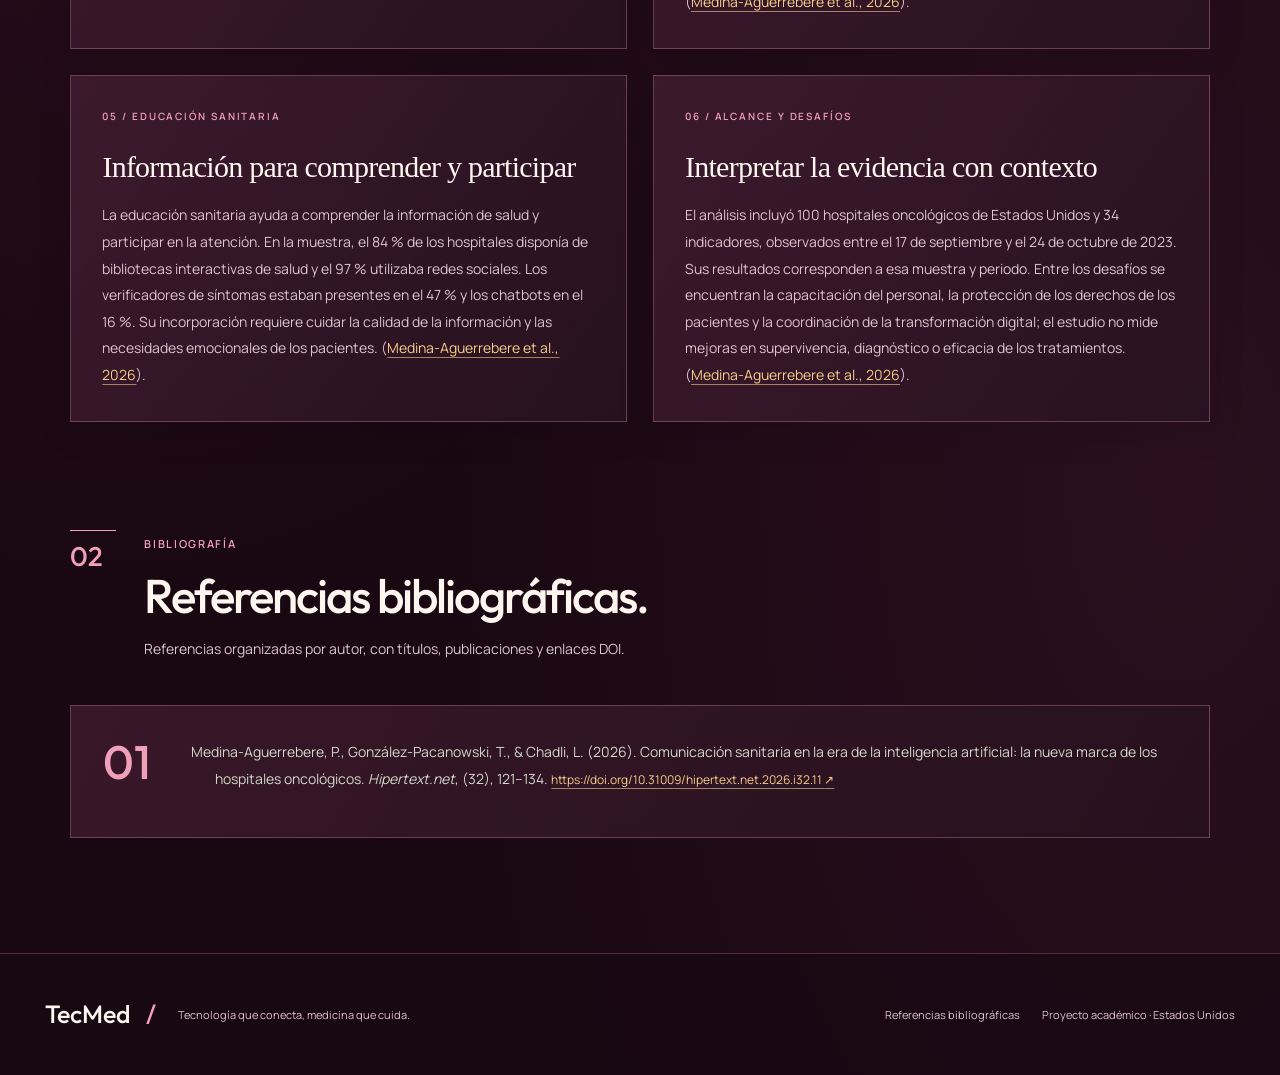
==== commit fedcd3b4: "Highlight APA source links with contrasting gold and underline" ====
--- a/marco-teorico.html
+++ b/marco-teorico.html
@@ -1,5 +1,5 @@
 <!doctype html>
-<html lang="es"><head><meta charset="utf-8"><meta name="viewport" content="width=device-width,initial-scale=1"><meta name="theme-color" content="#111712"><meta name="description" content="TecMed: tecnología, medicina y comunicación hospitalaria en Estados Unidos. Un recorrido académico por sus fundamentos, resultados y propuestas."><title>Marco teórico · TecMed</title><link rel="icon" href="assets/rose-emblem.webp"><link rel="stylesheet" href="assets/styles.css?v=20261009alignedapa"><script defer src="assets/main.js?v=20261009referencewaves"></script></head>
+<html lang="es"><head><meta charset="utf-8"><meta name="viewport" content="width=device-width,initial-scale=1"><meta name="theme-color" content="#111712"><meta name="description" content="TecMed: tecnología, medicina y comunicación hospitalaria en Estados Unidos. Un recorrido académico por sus fundamentos, resultados y propuestas."><title>Marco teórico · TecMed</title><link rel="icon" href="assets/rose-emblem.webp"><link rel="stylesheet" href="assets/styles.css?v=20261009goldlinks"><script defer src="assets/main.js?v=20261009referencewaves"></script></head>
 <body class="interior page-marco-teorico"><a class="skip" href="#contenido">Saltar al contenido</a><canvas id="particles" aria-hidden="true"></canvas><div class="reading-progress" aria-hidden="true"></div>
 <header class="site-header"><a class="brand" href="index.html" aria-label="TecMed, inicio"><span class="logo-frame"><img src="assets/rose-emblem.webp" width="48" height="48" alt="Logo de TecMed: corazón y estetoscopio"></span><span><strong>Tec<span class="wordmark-med">Med</span><span class="brand-dot">.</span></strong><small>Tecnología que conecta, medicina que cuida.</small></span></a><button class="menu-toggle" type="button" aria-expanded="false" aria-controls="site-nav">Menú <span aria-hidden="true">＋</span></button><nav id="site-nav" aria-label="Navegación principal"><a href="index.html">Inicio</a><a href="nosotros.html">Nosotros</a><a href="marco-teorico.html" aria-current="page">Marco teórico</a><a href="resultados.html">Resultados</a><a href="propuestas.html">Propuestas</a></nav></header>
 <main id="contenido"><section class="chapter-hero"><img class="chapter-photo" src="assets/chapter-marco.webp" alt="" fetchpriority="high"><div class="chapter-shade"></div><div class="hero-copy"><a class="back-link" href="index.html">← Volver al inicio</a><div class="eyebrow">Capítulo 03 / Marco teórico</div><h1>Entender<br><em>la conexión.</em></h1><p>Herramientas digitales, públicos y comunicación: los fundamentos para interpretar el papel de la tecnología en los hospitales.</p></div><span class="hero-number" aria-hidden="true">03</span></section><section class="content-wrap"><div class="section-heading"><span class="section-index">01</span><div><span class="eyebrow">Fundamentos</span><h2>De la herramienta a la relación.</h2></div></div><div class="box-grid two"><article class="info-box "><span class="eyebrow">01 / Ecosistema digital</span><h3>La información encuentra nuevos canales</h3><p>La transformación digital hospitalaria incorpora redes sociales, aplicaciones móviles, telemedicina, análisis de datos e inteligencia artificial. Estas herramientas modifican los procesos internos y las relaciones entre hospitales y pacientes, y pueden apoyar la información, el seguimiento y la participación de los usuarios. (<a href="https://doi.org/10.31009/hipertext.net.2026.i32.11" target="_blank" rel="noopener noreferrer">Medina-Aguerrebere et al., 2026</a>).</p></article><article class="info-box "><span class="eyebrow">02 / Inteligencia artificial</span><h3>Tecnología y organización médica</h3><p>La inteligencia artificial permite analizar datos y apoyar procesos de comunicación personalizados. En la muestra de 100 hospitales oncológicos, 19 contaban con un departamento de inteligencia artificial orientado a integrar la tecnología en protocolos médicos, capacitar a los trabajadores y desarrollar investigaciones. Estos hallazgos describen organización institucional; no demuestran mejoras clínicas. (<a href="https://doi.org/10.31009/hipertext.net.2026.i32.11" target="_blank" rel="noopener noreferrer">Medina-Aguerrebere et al., 2026</a>).</p></article><article class="info-box "><span class="eyebrow">03 / Telemedicina</span><h3>Atención a distancia</h3><p>La telesalud permite interacciones a distancia entre médicos y pacientes y puede apoyar la participación del paciente y los procesos hospitalarios. Su aplicación debe considerar los derechos de los usuarios y el tratamiento de su información. En la muestra estudiada, el 63 % de los hospitales ofrecía consultas médicas en línea. (<a href="https://doi.org/10.31009/hipertext.net.2026.i32.11" target="_blank" rel="noopener noreferrer">Medina-Aguerrebere et al., 2026</a>).</p></article><article class="info-box "><span class="eyebrow">04 / Aplicaciones y portales</span><h3>El paciente en el centro</h3><p>Las aplicaciones móviles pueden fortalecer los conocimientos de salud, apoyar el seguimiento personal y facilitar decisiones compartidas con los médicos. El 90 % de los hospitales analizados contaba con aplicaciones móviles y el 94 % con portales de pacientes. Estas cifras describen disponibilidad, sin medir su uso por los pacientes ni su eficacia clínica. (<a href="https://doi.org/10.31009/hipertext.net.2026.i32.11" target="_blank" rel="noopener noreferrer">Medina-Aguerrebere et al., 2026</a>).</p></article><article class="info-box "><span class="eyebrow">05 / Educación sanitaria</span><h3>Información para comprender y participar</h3><p>La educación sanitaria ayuda a comprender la información de salud y participar en la atención. En la muestra, el 84 % de los hospitales disponía de bibliotecas interactivas de salud y el 97 % utilizaba redes sociales. Los verificadores de síntomas estaban presentes en el 47 % y los chatbots en el 16 %. Su incorporación requiere cuidar la calidad de la información y las necesidades emocionales de los pacientes. (<a href="https://doi.org/10.31009/hipertext.net.2026.i32.11" target="_blank" rel="noopener noreferrer">Medina-Aguerrebere et al., 2026</a>).</p></article><article class="info-box "><span class="eyebrow">06 / Alcance y desafíos</span><h3>Interpretar la evidencia con contexto</h3><p>El análisis incluyó 100 hospitales oncológicos de Estados Unidos y 34 indicadores, observados entre el 17 de septiembre y el 24 de octubre de 2023. Sus resultados corresponden a esa muestra y periodo. Entre los desafíos se encuentran la capacitación del personal, la protección de los derechos de los pacientes y la coordinación de la transformación digital; el estudio no mide mejoras en supervivencia, diagnóstico o eficacia de los tratamientos. (<a href="https://doi.org/10.31009/hipertext.net.2026.i32.11" target="_blank" rel="noopener noreferrer">Medina-Aguerrebere et al., 2026</a>).</p></article></div></section><section class="content-wrap compact" id="referencias"><div class="section-heading"><span class="section-index">02</span><div><span class="eyebrow">Bibliografía</span><h2>Referencias bibliográficas.</h2><p>Referencias organizadas por autor, con títulos, publicaciones y enlaces DOI.</p></div></div><ol class="reference-list"><li class="reference-box" id="ref-medina-2026"><span class="ref-number">01</span><div><p class="hanging">Medina-Aguerrebere, P., González-Pacanowski, T., &amp; Chadli, L. (2026). Comunicación sanitaria en la era de la inteligencia artificial: la nueva marca de los hospitales oncológicos. <em>Hipertext.net</em>, (32), 121–134. <a class="doi" href="https://doi.org/10.31009/hipertext.net.2026.i32.11" target="_blank" rel="noopener noreferrer">https://doi.org/10.31009/hipertext.net.2026.i32.11 <span aria-hidden="true">↗</span><span class="sr-only"> (abre en otra pestaña)</span></a></p></div></li></ol></section></main><footer class="site-footer"><div><a class="footer-brand" href="index.html">TecMed<span> / </span></a><span>Tecnología que conecta, medicina que cuida.</span></div><div><a href="marco-teorico.html#referencias">Referencias bibliográficas</a><span>Proyecto académico · Estados Unidos</span></div></footer></body></html>
--- a/assets/styles.css
+++ b/assets/styles.css
@@ -20,3 +20,5 @@
 @media(min-width:1600px){.editorial-copy>p{top:610px}.editorial-copy>.button{top:748px}.editorial-hero{min-height:860px}}@media(max-width:1150px){.brand>span:nth-child(2){display:block}.brand small{border:0;padding:0;margin-top:5px;font-size:9px;letter-spacing:.03em}.site-header nav{gap:17px}.site-header nav a{font-size:11px}.editorial-copy>p{top:490px;max-width:290px}.editorial-copy>.button{top:630px}}@media(max-width:760px){.site-header{padding:18px 5%}.logo-frame img{width:43px;height:43px}.brand strong{font-size:27px}.brand small{font-size:9px;max-width:230px;white-space:normal}.site-header nav a{font-size:12px}.editorial-copy{padding-top:24px}.editorial-copy h1{font-size:clamp(52px,12.5vw,86px);line-height:1.05;letter-spacing:-.065em}.editorial-copy h1 em{font-size:.72em;letter-spacing:-.055em}.editorial-copy>p{top:305px;max-width:90%}.editorial-copy>.button{top:425px;font-size:12px;gap:17px}.editorial-copy>.button span{width:40px;height:40px}.scene-hospital{left:19%;right:5%;height:58%;top:0}.scene-instrument{left:5%;width:50%;height:51%;top:40%}.scene-network{right:5%;width:41%;height:33%;top:61%}.editorial-chapters{padding:22px 5%}.editorial-chapters a{font-size:16px}.identity-logo img{max-width:230px}.identity-logo:after{font-size:32px}}@media(max-width:380px){.brand strong{font-size:24px}.brand small{font-size:8px;max-width:190px}.editorial-copy h1{font-size:46px}.editorial-copy h1 em{font-size:34px}.editorial-copy>p{top:285px}.editorial-copy>.button{top:415px}}
 
 .home .editorial-copy h1{font-size:clamp(75px,8.9vw,142px)}.home .editorial-copy>p{top:455px}.home .editorial-copy>.button{top:590px}.home .scene-hospital{left:50%;right:11%;top:3%;height:52%}.home .scene-instrument{left:37%;width:27%;top:44%;height:43%}.home .scene-network{right:4%;width:22.5%;top:58%;height:27%}.home .rule-two{left:31%;width:6%}.home .rule-three{right:32%;bottom:11%;height:12%}@media(min-width:1600px){.home .editorial-copy>p{top:545px}.home .editorial-copy>.button{top:683px}}@media(max-width:1150px){.home .editorial-copy>p{top:440px}.home .editorial-copy>.button{top:580px}}@media(max-width:760px){.home .editorial-copy h1{font-size:clamp(47px,11.2vw,77px)}.home .editorial-copy>p{top:285px}.home .editorial-copy>.button{top:405px}.home .editorial-hero{min-height:910px}.home .editorial-visuals{top:475px;bottom:25px}.home .scene-hospital{left:25%;right:7%;top:0;height:52%}.home .scene-instrument{left:7%;width:45%;top:41%;height:47%}.home .scene-network{right:7%;width:36%;top:63%;height:29%}.home .rule-two{left:2%;width:5%}.home .rule-three{right:48%;bottom:0;height:8%}}@media(max-width:380px){.home .editorial-copy h1{font-size:42px}.home .editorial-copy h1 em{font-size:31px}.home .editorial-copy>p{top:265px}.home .editorial-copy>.button{top:395px}}
+
+.page-marco-teorico .info-box p a,.page-marco-teorico .reference-box .doi{color:#f6cd8a;text-decoration:underline;text-decoration-color:rgba(246,205,138,.6);text-underline-offset:4px;text-decoration-thickness:1px;transition:color .2s,text-decoration-color .2s}.page-marco-teorico .info-box p a:hover,.page-marco-teorico .reference-box .doi:hover{color:#ffe8bf;text-decoration-color:currentColor}
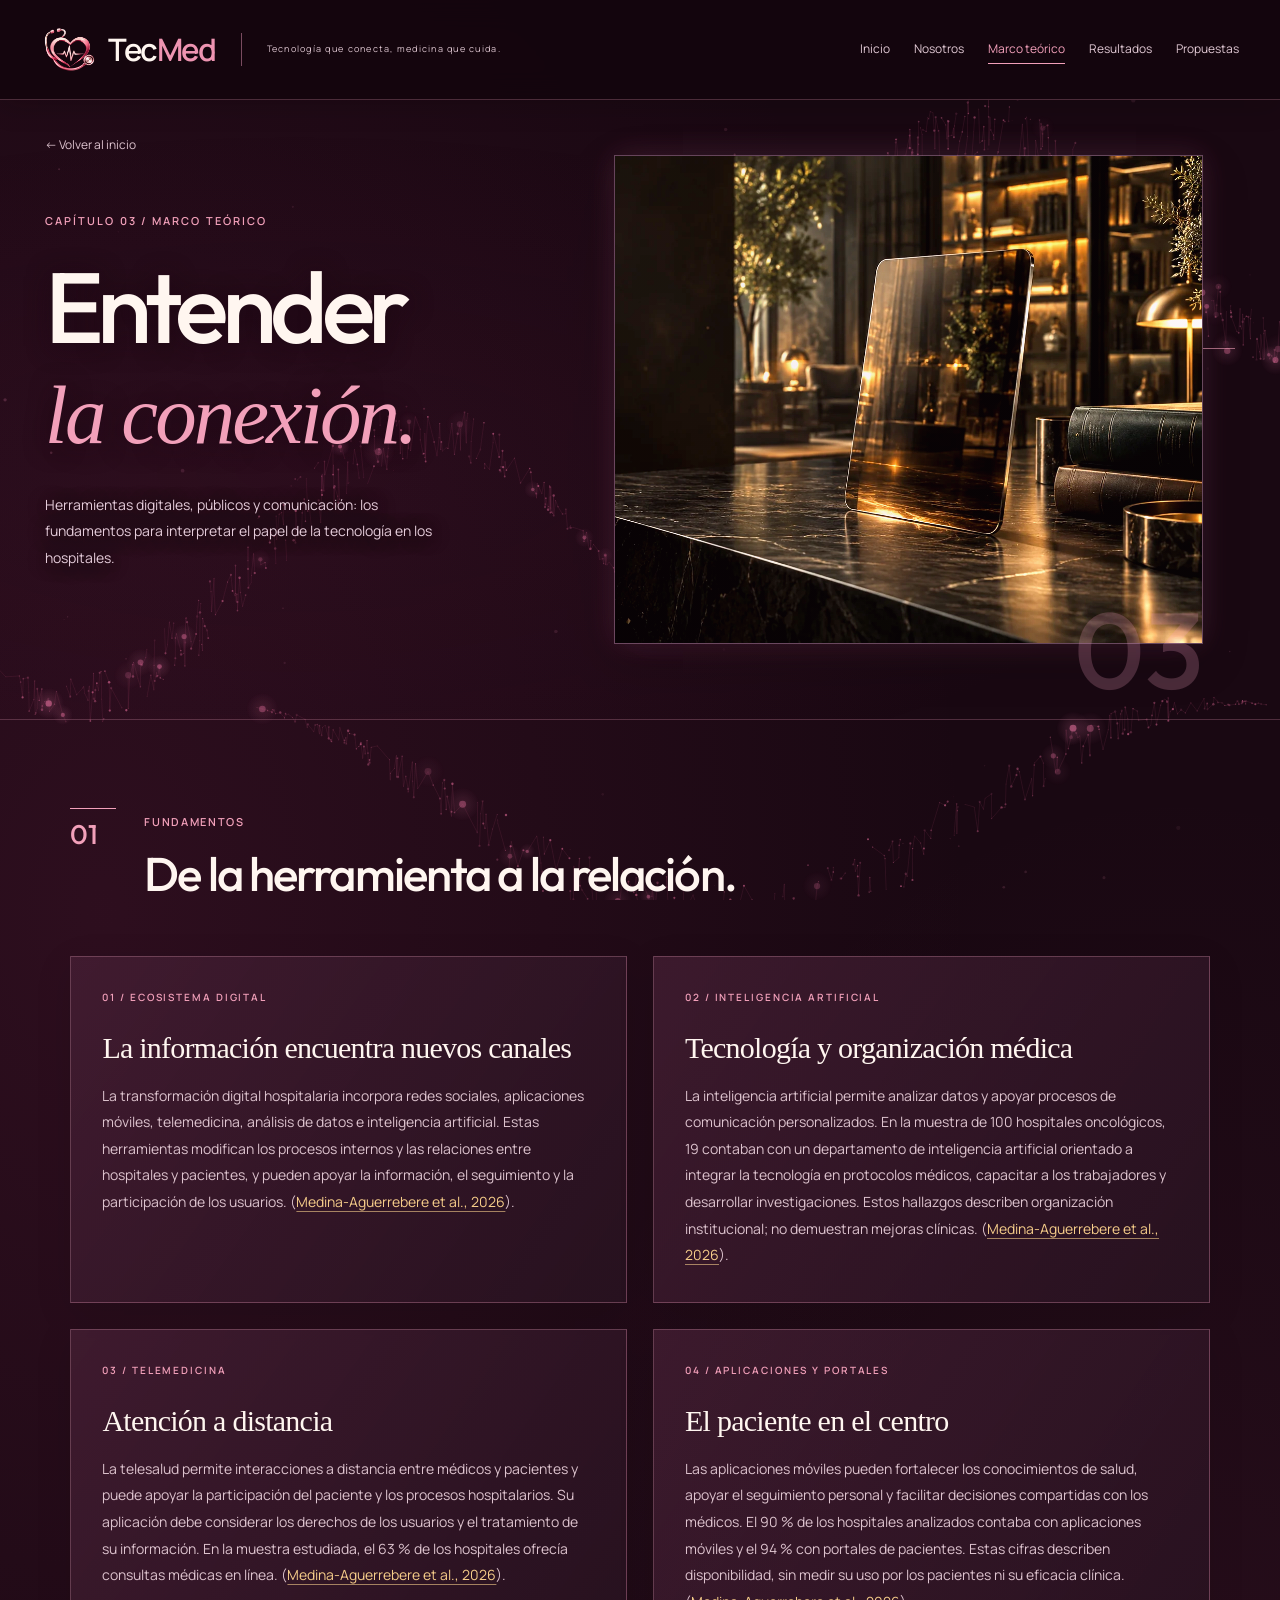
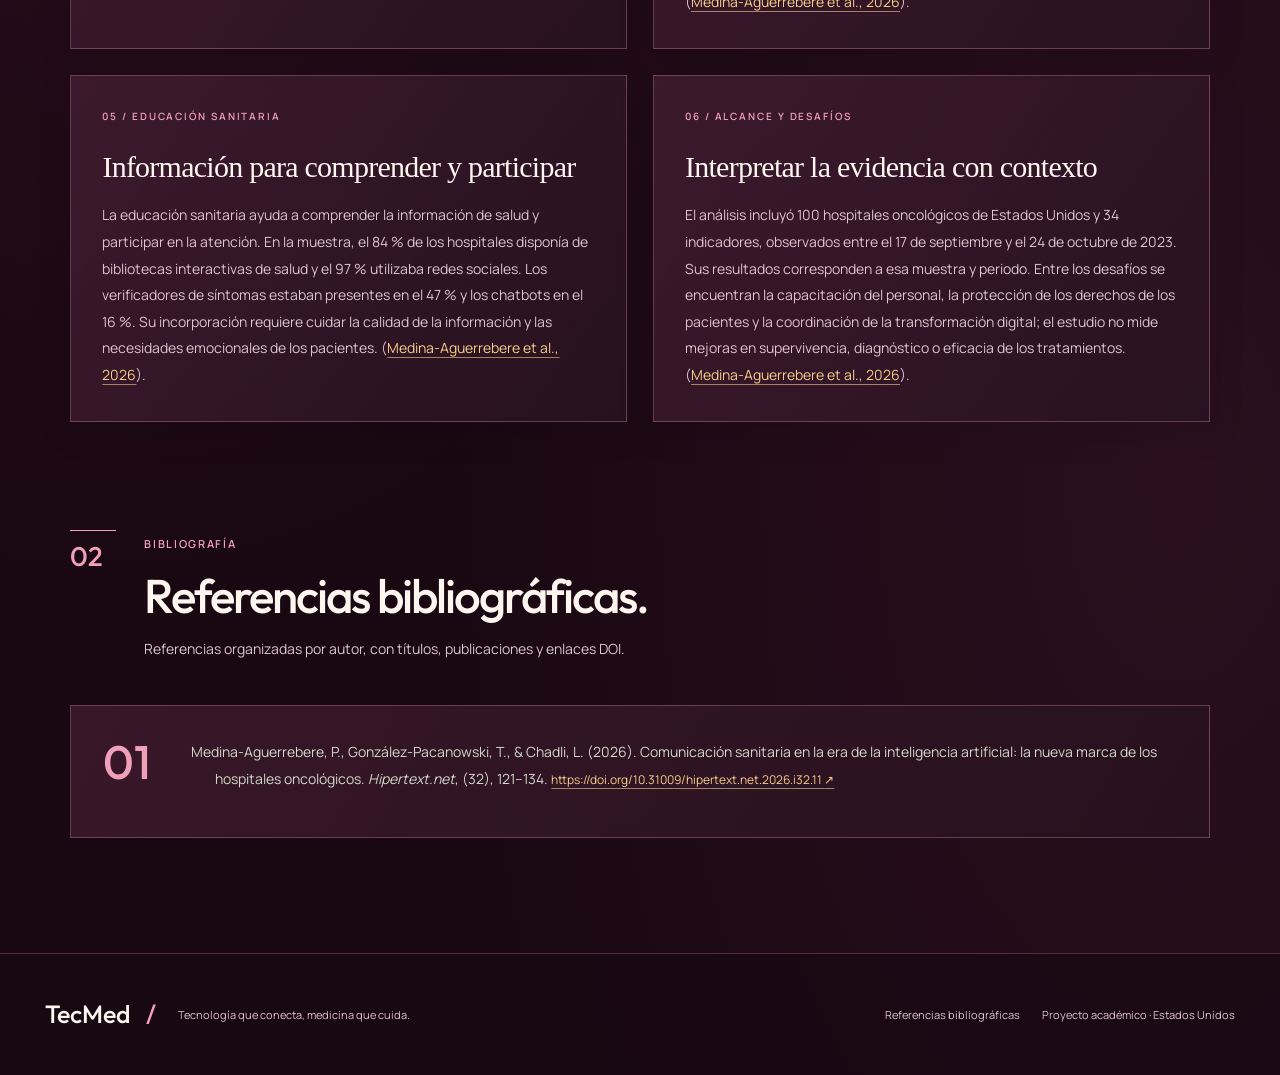
==== commit a40de392: "Brighten interior imagery and keep primary navigation visible while scrolling" ====
--- a/marco-teorico.html
+++ b/marco-teorico.html
@@ -1,5 +1,5 @@
 <!doctype html>
-<html lang="es"><head><meta charset="utf-8"><meta name="viewport" content="width=device-width,initial-scale=1"><meta name="theme-color" content="#111712"><meta name="description" content="TecMed: tecnología, medicina y comunicación hospitalaria en Estados Unidos. Un recorrido académico por sus fundamentos, resultados y propuestas."><title>Marco teórico · TecMed</title><link rel="icon" href="assets/rose-emblem.webp"><link rel="stylesheet" href="assets/styles.css?v=20261009goldlinks"><script defer src="assets/main.js?v=20261009referencewaves"></script></head>
+<html lang="es"><head><meta charset="utf-8"><meta name="viewport" content="width=device-width,initial-scale=1"><meta name="theme-color" content="#111712"><meta name="description" content="TecMed: tecnología, medicina y comunicación hospitalaria en Estados Unidos. Un recorrido académico por sus fundamentos, resultados y propuestas."><title>Marco teórico · TecMed</title><link rel="icon" href="assets/rose-emblem.webp"><link rel="stylesheet" href="assets/styles.css?v=20261009brightsticky"><script defer src="assets/main.js?v=20261009referencewaves"></script></head>
 <body class="interior page-marco-teorico"><a class="skip" href="#contenido">Saltar al contenido</a><canvas id="particles" aria-hidden="true"></canvas><div class="reading-progress" aria-hidden="true"></div>
 <header class="site-header"><a class="brand" href="index.html" aria-label="TecMed, inicio"><span class="logo-frame"><img src="assets/rose-emblem.webp" width="48" height="48" alt="Logo de TecMed: corazón y estetoscopio"></span><span><strong>Tec<span class="wordmark-med">Med</span><span class="brand-dot">.</span></strong><small>Tecnología que conecta, medicina que cuida.</small></span></a><button class="menu-toggle" type="button" aria-expanded="false" aria-controls="site-nav">Menú <span aria-hidden="true">＋</span></button><nav id="site-nav" aria-label="Navegación principal"><a href="index.html">Inicio</a><a href="nosotros.html">Nosotros</a><a href="marco-teorico.html" aria-current="page">Marco teórico</a><a href="resultados.html">Resultados</a><a href="propuestas.html">Propuestas</a></nav></header>
 <main id="contenido"><section class="chapter-hero"><img class="chapter-photo" src="assets/chapter-marco.webp" alt="" fetchpriority="high"><div class="chapter-shade"></div><div class="hero-copy"><a class="back-link" href="index.html">← Volver al inicio</a><div class="eyebrow">Capítulo 03 / Marco teórico</div><h1>Entender<br><em>la conexión.</em></h1><p>Herramientas digitales, públicos y comunicación: los fundamentos para interpretar el papel de la tecnología en los hospitales.</p></div><span class="hero-number" aria-hidden="true">03</span></section><section class="content-wrap"><div class="section-heading"><span class="section-index">01</span><div><span class="eyebrow">Fundamentos</span><h2>De la herramienta a la relación.</h2></div></div><div class="box-grid two"><article class="info-box "><span class="eyebrow">01 / Ecosistema digital</span><h3>La información encuentra nuevos canales</h3><p>La transformación digital hospitalaria incorpora redes sociales, aplicaciones móviles, telemedicina, análisis de datos e inteligencia artificial. Estas herramientas modifican los procesos internos y las relaciones entre hospitales y pacientes, y pueden apoyar la información, el seguimiento y la participación de los usuarios. (<a href="https://doi.org/10.31009/hipertext.net.2026.i32.11" target="_blank" rel="noopener noreferrer">Medina-Aguerrebere et al., 2026</a>).</p></article><article class="info-box "><span class="eyebrow">02 / Inteligencia artificial</span><h3>Tecnología y organización médica</h3><p>La inteligencia artificial permite analizar datos y apoyar procesos de comunicación personalizados. En la muestra de 100 hospitales oncológicos, 19 contaban con un departamento de inteligencia artificial orientado a integrar la tecnología en protocolos médicos, capacitar a los trabajadores y desarrollar investigaciones. Estos hallazgos describen organización institucional; no demuestran mejoras clínicas. (<a href="https://doi.org/10.31009/hipertext.net.2026.i32.11" target="_blank" rel="noopener noreferrer">Medina-Aguerrebere et al., 2026</a>).</p></article><article class="info-box "><span class="eyebrow">03 / Telemedicina</span><h3>Atención a distancia</h3><p>La telesalud permite interacciones a distancia entre médicos y pacientes y puede apoyar la participación del paciente y los procesos hospitalarios. Su aplicación debe considerar los derechos de los usuarios y el tratamiento de su información. En la muestra estudiada, el 63 % de los hospitales ofrecía consultas médicas en línea. (<a href="https://doi.org/10.31009/hipertext.net.2026.i32.11" target="_blank" rel="noopener noreferrer">Medina-Aguerrebere et al., 2026</a>).</p></article><article class="info-box "><span class="eyebrow">04 / Aplicaciones y portales</span><h3>El paciente en el centro</h3><p>Las aplicaciones móviles pueden fortalecer los conocimientos de salud, apoyar el seguimiento personal y facilitar decisiones compartidas con los médicos. El 90 % de los hospitales analizados contaba con aplicaciones móviles y el 94 % con portales de pacientes. Estas cifras describen disponibilidad, sin medir su uso por los pacientes ni su eficacia clínica. (<a href="https://doi.org/10.31009/hipertext.net.2026.i32.11" target="_blank" rel="noopener noreferrer">Medina-Aguerrebere et al., 2026</a>).</p></article><article class="info-box "><span class="eyebrow">05 / Educación sanitaria</span><h3>Información para comprender y participar</h3><p>La educación sanitaria ayuda a comprender la información de salud y participar en la atención. En la muestra, el 84 % de los hospitales disponía de bibliotecas interactivas de salud y el 97 % utilizaba redes sociales. Los verificadores de síntomas estaban presentes en el 47 % y los chatbots en el 16 %. Su incorporación requiere cuidar la calidad de la información y las necesidades emocionales de los pacientes. (<a href="https://doi.org/10.31009/hipertext.net.2026.i32.11" target="_blank" rel="noopener noreferrer">Medina-Aguerrebere et al., 2026</a>).</p></article><article class="info-box "><span class="eyebrow">06 / Alcance y desafíos</span><h3>Interpretar la evidencia con contexto</h3><p>El análisis incluyó 100 hospitales oncológicos de Estados Unidos y 34 indicadores, observados entre el 17 de septiembre y el 24 de octubre de 2023. Sus resultados corresponden a esa muestra y periodo. Entre los desafíos se encuentran la capacitación del personal, la protección de los derechos de los pacientes y la coordinación de la transformación digital; el estudio no mide mejoras en supervivencia, diagnóstico o eficacia de los tratamientos. (<a href="https://doi.org/10.31009/hipertext.net.2026.i32.11" target="_blank" rel="noopener noreferrer">Medina-Aguerrebere et al., 2026</a>).</p></article></div></section><section class="content-wrap compact" id="referencias"><div class="section-heading"><span class="section-index">02</span><div><span class="eyebrow">Bibliografía</span><h2>Referencias bibliográficas.</h2><p>Referencias organizadas por autor, con títulos, publicaciones y enlaces DOI.</p></div></div><ol class="reference-list"><li class="reference-box" id="ref-medina-2026"><span class="ref-number">01</span><div><p class="hanging">Medina-Aguerrebere, P., González-Pacanowski, T., &amp; Chadli, L. (2026). Comunicación sanitaria en la era de la inteligencia artificial: la nueva marca de los hospitales oncológicos. <em>Hipertext.net</em>, (32), 121–134. <a class="doi" href="https://doi.org/10.31009/hipertext.net.2026.i32.11" target="_blank" rel="noopener noreferrer">https://doi.org/10.31009/hipertext.net.2026.i32.11 <span aria-hidden="true">↗</span><span class="sr-only"> (abre en otra pestaña)</span></a></p></div></li></ol></section></main><footer class="site-footer"><div><a class="footer-brand" href="index.html">TecMed<span> / </span></a><span>Tecnología que conecta, medicina que cuida.</span></div><div><a href="marco-teorico.html#referencias">Referencias bibliográficas</a><span>Proyecto académico · Estados Unidos</span></div></footer></body></html>
--- a/assets/styles.css
+++ b/assets/styles.css
@@ -22,3 +22,7 @@
 .home .editorial-copy h1{font-size:clamp(75px,8.9vw,142px)}.home .editorial-copy>p{top:455px}.home .editorial-copy>.button{top:590px}.home .scene-hospital{left:50%;right:11%;top:3%;height:52%}.home .scene-instrument{left:37%;width:27%;top:44%;height:43%}.home .scene-network{right:4%;width:22.5%;top:58%;height:27%}.home .rule-two{left:31%;width:6%}.home .rule-three{right:32%;bottom:11%;height:12%}@media(min-width:1600px){.home .editorial-copy>p{top:545px}.home .editorial-copy>.button{top:683px}}@media(max-width:1150px){.home .editorial-copy>p{top:440px}.home .editorial-copy>.button{top:580px}}@media(max-width:760px){.home .editorial-copy h1{font-size:clamp(47px,11.2vw,77px)}.home .editorial-copy>p{top:285px}.home .editorial-copy>.button{top:405px}.home .editorial-hero{min-height:910px}.home .editorial-visuals{top:475px;bottom:25px}.home .scene-hospital{left:25%;right:7%;top:0;height:52%}.home .scene-instrument{left:7%;width:45%;top:41%;height:47%}.home .scene-network{right:7%;width:36%;top:63%;height:29%}.home .rule-two{left:2%;width:5%}.home .rule-three{right:48%;bottom:0;height:8%}}@media(max-width:380px){.home .editorial-copy h1{font-size:42px}.home .editorial-copy h1 em{font-size:31px}.home .editorial-copy>p{top:265px}.home .editorial-copy>.button{top:395px}}
 
 .page-marco-teorico .info-box p a,.page-marco-teorico .reference-box .doi{color:#f6cd8a;text-decoration:underline;text-decoration-color:rgba(246,205,138,.6);text-underline-offset:4px;text-decoration-thickness:1px;transition:color .2s,text-decoration-color .2s}.page-marco-teorico .info-box p a:hover,.page-marco-teorico .reference-box .doi:hover{color:#ffe8bf;text-decoration-color:currentColor}
+
+.page-resultados .research-citation{font-size:12px;margin-top:24px}.page-resultados .research-citation a{color:#f6cd8a;text-decoration:underline;text-underline-offset:4px}.dashboard-comparison{padding:12px 30px;border:1px solid var(--line);background:rgba(49,19,36,.72)}.comparison-row{display:grid;grid-template-columns:minmax(190px,1.1fr) minmax(120px,1.8fr) 60px;align-items:center;gap:26px;padding:24px 0;border-bottom:1px solid var(--line)}.comparison-row:last-child{border-bottom:0}.comparison-row[hidden]{display:none}.comparison-label h3{font-family:Manrope,Arial,sans-serif;font-size:15px;line-height:1.5;margin:0 0 5px;font-weight:500}.comparison-label>span{font-size:11px;color:var(--muted)}.comparison-track{height:9px;background:rgba(236,153,185,.12);overflow:hidden;border-radius:8px}.comparison-track>span{display:block;height:100%;background:linear-gradient(90deg,#ac4f77,#f3abc3);border-radius:8px}.comparison-row>strong{font-family:Outfit,Arial,sans-serif;font-size:32px;font-weight:500;text-align:right;color:#f4aec8}.comparison-row>strong>span{font-size:16px}.ai-dashboard{display:grid;grid-template-columns:1fr 1fr;gap:26px}.ai-lead,.ai-partnerships{padding:34px;border:1px solid var(--line);background:linear-gradient(135deg,rgba(91,35,62,.58),rgba(35,12,25,.8))}.ai-lead>strong{display:block;font-family:Outfit,Arial,sans-serif;font-size:100px;line-height:1.2;margin:20px 0;color:#f2aac4;font-weight:500}.ai-lead>strong>span{font-size:28px;color:var(--muted)}.ai-lead p,.ai-partnerships p{font-size:13px}.ai-lead .comparison-track{margin:25px 0}.ai-partnerships h3{font-size:28px;line-height:1.3}.ai-count{display:flex;align-items:center;gap:25px;padding:20px 0;border-bottom:1px solid var(--line)}.ai-count strong{font-family:Outfit,Arial,sans-serif;font-size:53px;font-weight:500;color:#f3adc6;min-width:65px}.ai-count p{margin:0}.ai-context{margin:23px 0 0}.ai-other{margin-top:26px}.ai-other h3{font-size:30px}@media(max-width:760px){.dashboard-comparison{padding:8px 20px}.comparison-row{grid-template-columns:1fr 54px;gap:12px;padding:22px 0}.comparison-label{grid-column:1;grid-row:1}.comparison-track{grid-column:1 / -1;grid-row:2}.comparison-row>strong{grid-column:2;grid-row:1}.ai-dashboard{grid-template-columns:1fr}.ai-lead,.ai-partnerships{padding:26px}.ai-lead>strong{font-size:85px}.comparison-label h3{font-size:13px}}
+
+.site-header{position:sticky;top:0;z-index:50;background:rgba(20,6,14,.97);backdrop-filter:blur(14px);box-shadow:0 8px 24px rgba(10,2,7,.16)}.reading-progress{z-index:60}.skip{z-index:70}html{scroll-padding-top:130px}.interior .chapter-photo{filter:brightness(1.3) contrast(1.06) saturate(1.13);opacity:1;box-shadow:0 16px 45px rgba(12,2,8,.2),0 0 30px rgba(236,142,178,.12)}.interior .chapter-shade{background:linear-gradient(115deg,rgba(97,21,56,.08),rgba(211,88,134,.035));mix-blend-mode:normal}@media(max-width:760px){html{scroll-padding-top:110px}.site-header nav.is-open{max-height:calc(100svh - 110px);overflow-y:auto}}
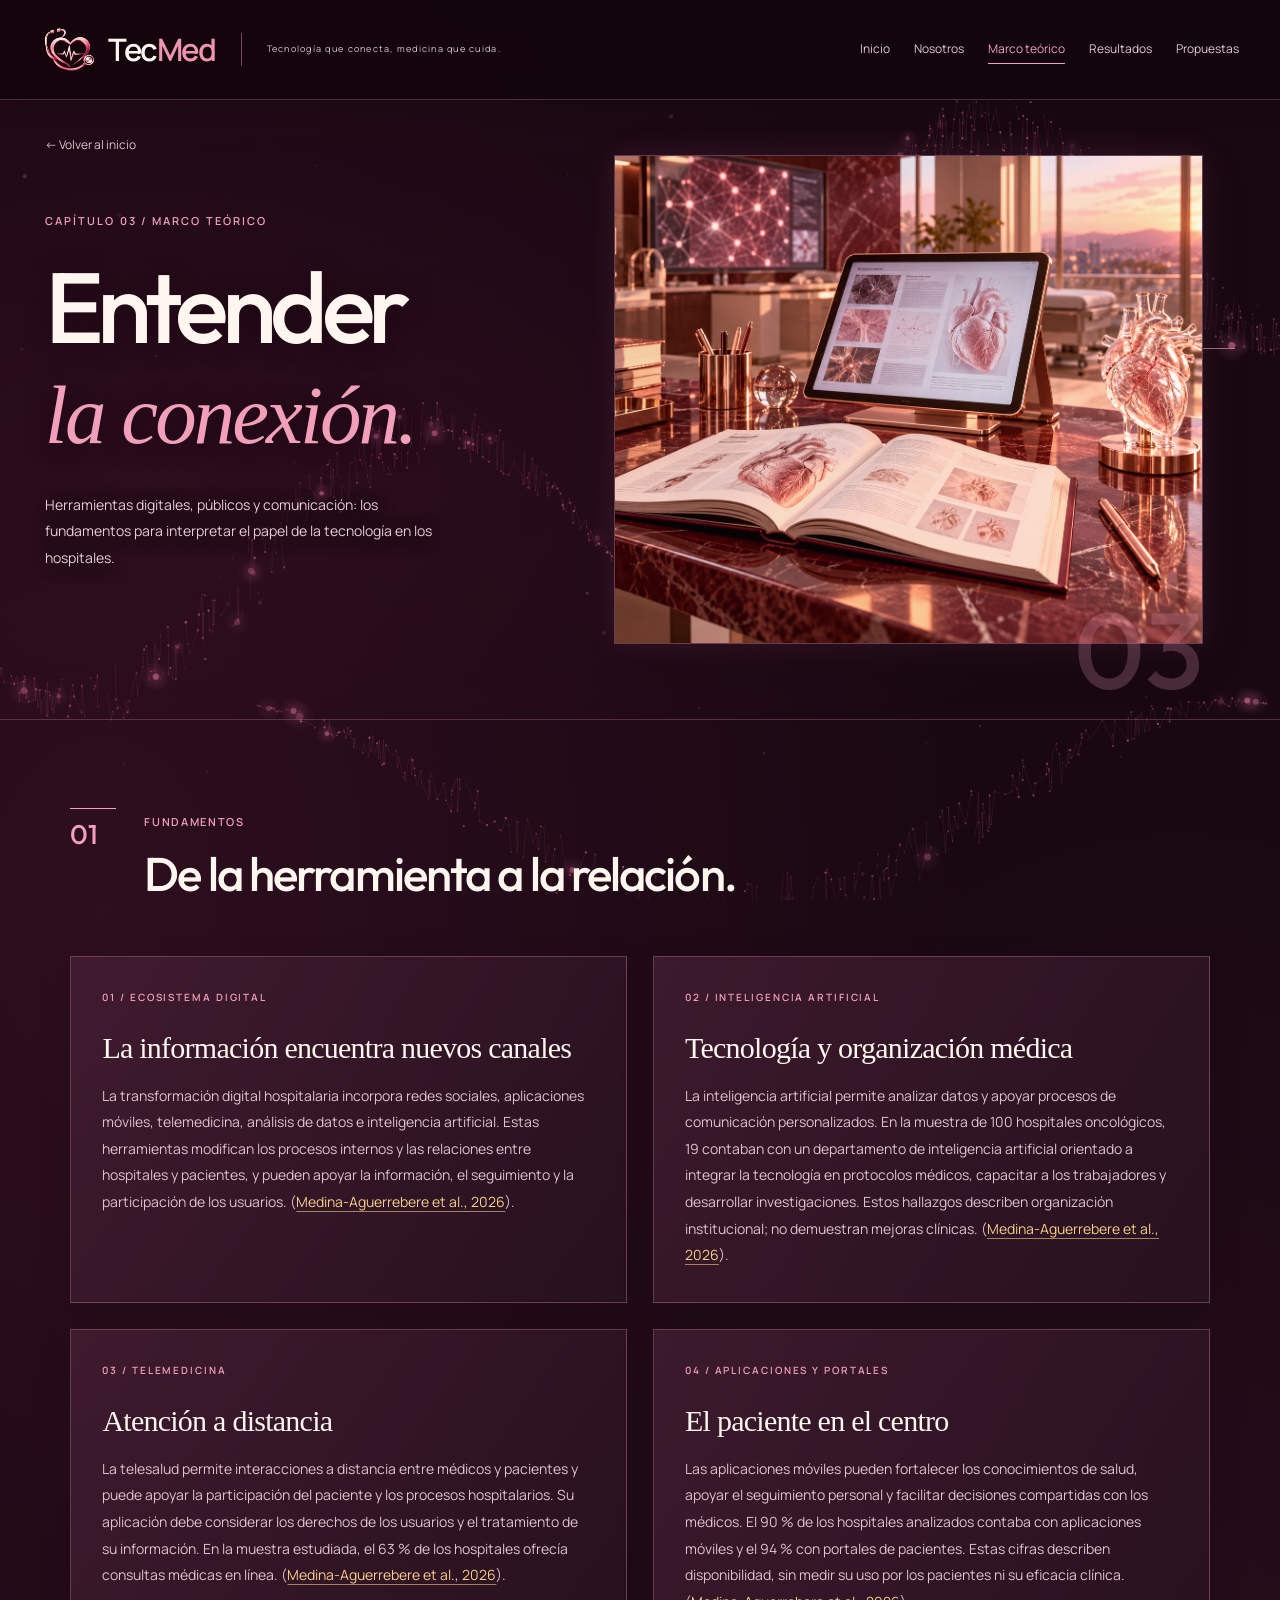
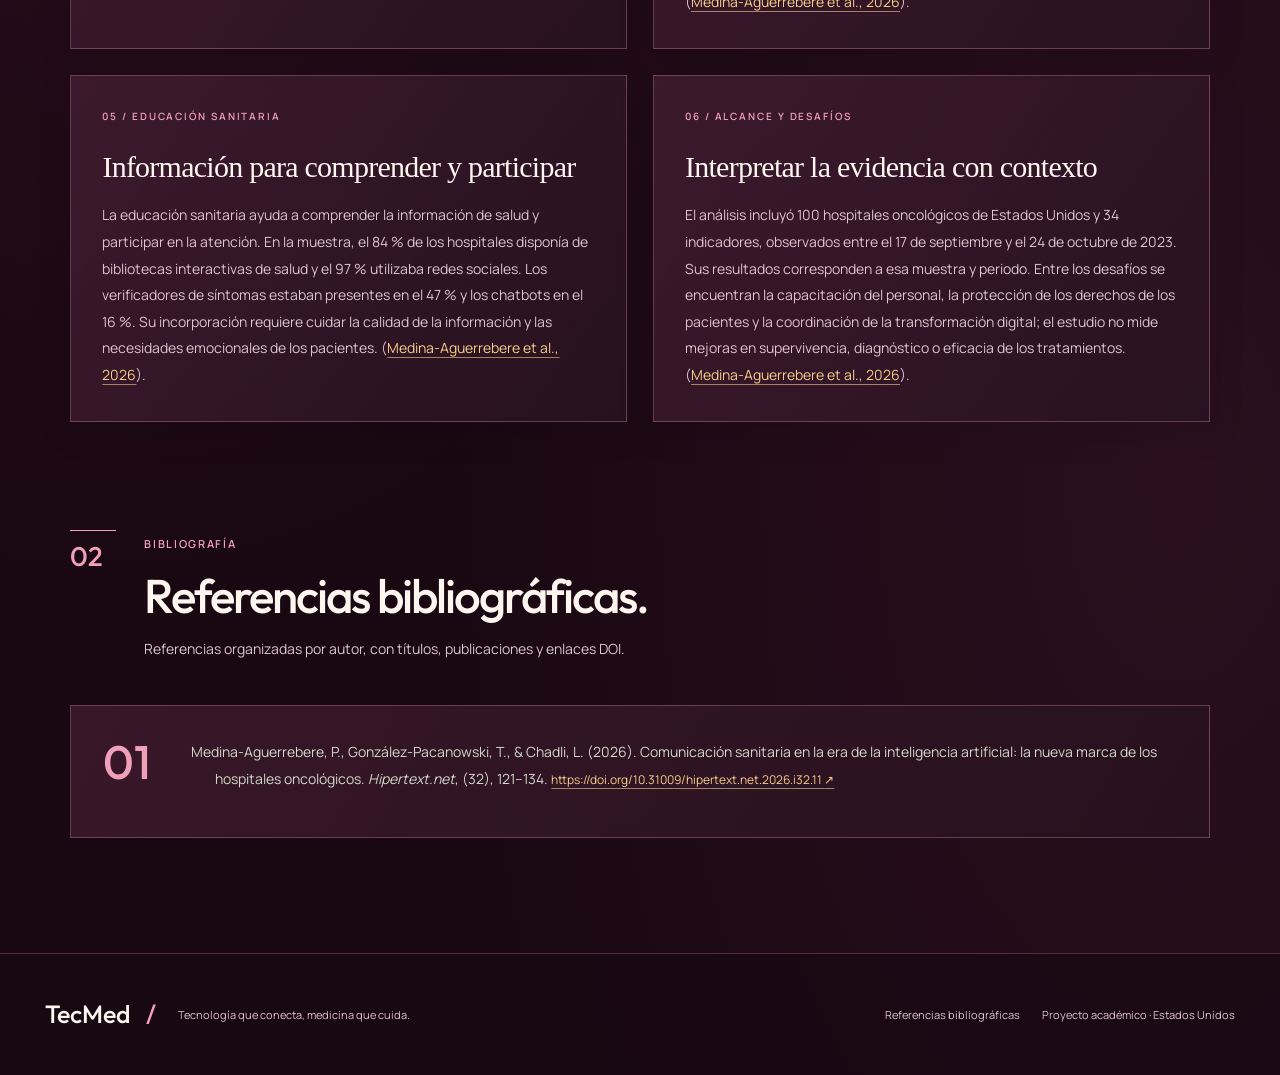
==== commit 9ebd0687: "Replace interior hero imagery with people-free rose metallic medical technology scenes" ====
--- a/marco-teorico.html
+++ b/marco-teorico.html
@@ -1,5 +1,5 @@
 <!doctype html>
-<html lang="es"><head><meta charset="utf-8"><meta name="viewport" content="width=device-width,initial-scale=1"><meta name="theme-color" content="#111712"><meta name="description" content="TecMed: tecnología, medicina y comunicación hospitalaria en Estados Unidos. Un recorrido académico por sus fundamentos, resultados y propuestas."><title>Marco teórico · TecMed</title><link rel="icon" href="assets/rose-emblem.webp"><link rel="stylesheet" href="assets/styles.css?v=20261009brightsticky"><script defer src="assets/main.js?v=20261009referencewaves"></script></head>
+<html lang="es"><head><meta charset="utf-8"><meta name="viewport" content="width=device-width,initial-scale=1"><meta name="theme-color" content="#111712"><meta name="description" content="TecMed: tecnología, medicina y comunicación hospitalaria en Estados Unidos. Un recorrido académico por sus fundamentos, resultados y propuestas."><title>Marco teórico · TecMed</title><link rel="icon" href="assets/rose-emblem.webp"><link rel="stylesheet" href="assets/styles.css?v=20261009digitalimages"><script defer src="assets/main.js?v=20261009referencewaves"></script></head>
 <body class="interior page-marco-teorico"><a class="skip" href="#contenido">Saltar al contenido</a><canvas id="particles" aria-hidden="true"></canvas><div class="reading-progress" aria-hidden="true"></div>
 <header class="site-header"><a class="brand" href="index.html" aria-label="TecMed, inicio"><span class="logo-frame"><img src="assets/rose-emblem.webp" width="48" height="48" alt="Logo de TecMed: corazón y estetoscopio"></span><span><strong>Tec<span class="wordmark-med">Med</span><span class="brand-dot">.</span></strong><small>Tecnología que conecta, medicina que cuida.</small></span></a><button class="menu-toggle" type="button" aria-expanded="false" aria-controls="site-nav">Menú <span aria-hidden="true">＋</span></button><nav id="site-nav" aria-label="Navegación principal"><a href="index.html">Inicio</a><a href="nosotros.html">Nosotros</a><a href="marco-teorico.html" aria-current="page">Marco teórico</a><a href="resultados.html">Resultados</a><a href="propuestas.html">Propuestas</a></nav></header>
-<main id="contenido"><section class="chapter-hero"><img class="chapter-photo" src="assets/chapter-marco.webp" alt="" fetchpriority="high"><div class="chapter-shade"></div><div class="hero-copy"><a class="back-link" href="index.html">← Volver al inicio</a><div class="eyebrow">Capítulo 03 / Marco teórico</div><h1>Entender<br><em>la conexión.</em></h1><p>Herramientas digitales, públicos y comunicación: los fundamentos para interpretar el papel de la tecnología en los hospitales.</p></div><span class="hero-number" aria-hidden="true">03</span></section><section class="content-wrap"><div class="section-heading"><span class="section-index">01</span><div><span class="eyebrow">Fundamentos</span><h2>De la herramienta a la relación.</h2></div></div><div class="box-grid two"><article class="info-box "><span class="eyebrow">01 / Ecosistema digital</span><h3>La información encuentra nuevos canales</h3><p>La transformación digital hospitalaria incorpora redes sociales, aplicaciones móviles, telemedicina, análisis de datos e inteligencia artificial. Estas herramientas modifican los procesos internos y las relaciones entre hospitales y pacientes, y pueden apoyar la información, el seguimiento y la participación de los usuarios. (<a href="https://doi.org/10.31009/hipertext.net.2026.i32.11" target="_blank" rel="noopener noreferrer">Medina-Aguerrebere et al., 2026</a>).</p></article><article class="info-box "><span class="eyebrow">02 / Inteligencia artificial</span><h3>Tecnología y organización médica</h3><p>La inteligencia artificial permite analizar datos y apoyar procesos de comunicación personalizados. En la muestra de 100 hospitales oncológicos, 19 contaban con un departamento de inteligencia artificial orientado a integrar la tecnología en protocolos médicos, capacitar a los trabajadores y desarrollar investigaciones. Estos hallazgos describen organización institucional; no demuestran mejoras clínicas. (<a href="https://doi.org/10.31009/hipertext.net.2026.i32.11" target="_blank" rel="noopener noreferrer">Medina-Aguerrebere et al., 2026</a>).</p></article><article class="info-box "><span class="eyebrow">03 / Telemedicina</span><h3>Atención a distancia</h3><p>La telesalud permite interacciones a distancia entre médicos y pacientes y puede apoyar la participación del paciente y los procesos hospitalarios. Su aplicación debe considerar los derechos de los usuarios y el tratamiento de su información. En la muestra estudiada, el 63 % de los hospitales ofrecía consultas médicas en línea. (<a href="https://doi.org/10.31009/hipertext.net.2026.i32.11" target="_blank" rel="noopener noreferrer">Medina-Aguerrebere et al., 2026</a>).</p></article><article class="info-box "><span class="eyebrow">04 / Aplicaciones y portales</span><h3>El paciente en el centro</h3><p>Las aplicaciones móviles pueden fortalecer los conocimientos de salud, apoyar el seguimiento personal y facilitar decisiones compartidas con los médicos. El 90 % de los hospitales analizados contaba con aplicaciones móviles y el 94 % con portales de pacientes. Estas cifras describen disponibilidad, sin medir su uso por los pacientes ni su eficacia clínica. (<a href="https://doi.org/10.31009/hipertext.net.2026.i32.11" target="_blank" rel="noopener noreferrer">Medina-Aguerrebere et al., 2026</a>).</p></article><article class="info-box "><span class="eyebrow">05 / Educación sanitaria</span><h3>Información para comprender y participar</h3><p>La educación sanitaria ayuda a comprender la información de salud y participar en la atención. En la muestra, el 84 % de los hospitales disponía de bibliotecas interactivas de salud y el 97 % utilizaba redes sociales. Los verificadores de síntomas estaban presentes en el 47 % y los chatbots en el 16 %. Su incorporación requiere cuidar la calidad de la información y las necesidades emocionales de los pacientes. (<a href="https://doi.org/10.31009/hipertext.net.2026.i32.11" target="_blank" rel="noopener noreferrer">Medina-Aguerrebere et al., 2026</a>).</p></article><article class="info-box "><span class="eyebrow">06 / Alcance y desafíos</span><h3>Interpretar la evidencia con contexto</h3><p>El análisis incluyó 100 hospitales oncológicos de Estados Unidos y 34 indicadores, observados entre el 17 de septiembre y el 24 de octubre de 2023. Sus resultados corresponden a esa muestra y periodo. Entre los desafíos se encuentran la capacitación del personal, la protección de los derechos de los pacientes y la coordinación de la transformación digital; el estudio no mide mejoras en supervivencia, diagnóstico o eficacia de los tratamientos. (<a href="https://doi.org/10.31009/hipertext.net.2026.i32.11" target="_blank" rel="noopener noreferrer">Medina-Aguerrebere et al., 2026</a>).</p></article></div></section><section class="content-wrap compact" id="referencias"><div class="section-heading"><span class="section-index">02</span><div><span class="eyebrow">Bibliografía</span><h2>Referencias bibliográficas.</h2><p>Referencias organizadas por autor, con títulos, publicaciones y enlaces DOI.</p></div></div><ol class="reference-list"><li class="reference-box" id="ref-medina-2026"><span class="ref-number">01</span><div><p class="hanging">Medina-Aguerrebere, P., González-Pacanowski, T., &amp; Chadli, L. (2026). Comunicación sanitaria en la era de la inteligencia artificial: la nueva marca de los hospitales oncológicos. <em>Hipertext.net</em>, (32), 121–134. <a class="doi" href="https://doi.org/10.31009/hipertext.net.2026.i32.11" target="_blank" rel="noopener noreferrer">https://doi.org/10.31009/hipertext.net.2026.i32.11 <span aria-hidden="true">↗</span><span class="sr-only"> (abre en otra pestaña)</span></a></p></div></li></ol></section></main><footer class="site-footer"><div><a class="footer-brand" href="index.html">TecMed<span> / </span></a><span>Tecnología que conecta, medicina que cuida.</span></div><div><a href="marco-teorico.html#referencias">Referencias bibliográficas</a><span>Proyecto académico · Estados Unidos</span></div></footer></body></html>+<main id="contenido"><section class="chapter-hero"><img class="chapter-photo" src="assets/rose-marco-digital.webp" alt="" fetchpriority="high"><div class="chapter-shade"></div><div class="hero-copy"><a class="back-link" href="index.html">← Volver al inicio</a><div class="eyebrow">Capítulo 03 / Marco teórico</div><h1>Entender<br><em>la conexión.</em></h1><p>Herramientas digitales, públicos y comunicación: los fundamentos para interpretar el papel de la tecnología en los hospitales.</p></div><span class="hero-number" aria-hidden="true">03</span></section><section class="content-wrap"><div class="section-heading"><span class="section-index">01</span><div><span class="eyebrow">Fundamentos</span><h2>De la herramienta a la relación.</h2></div></div><div class="box-grid two"><article class="info-box "><span class="eyebrow">01 / Ecosistema digital</span><h3>La información encuentra nuevos canales</h3><p>La transformación digital hospitalaria incorpora redes sociales, aplicaciones móviles, telemedicina, análisis de datos e inteligencia artificial. Estas herramientas modifican los procesos internos y las relaciones entre hospitales y pacientes, y pueden apoyar la información, el seguimiento y la participación de los usuarios. (<a href="https://doi.org/10.31009/hipertext.net.2026.i32.11" target="_blank" rel="noopener noreferrer">Medina-Aguerrebere et al., 2026</a>).</p></article><article class="info-box "><span class="eyebrow">02 / Inteligencia artificial</span><h3>Tecnología y organización médica</h3><p>La inteligencia artificial permite analizar datos y apoyar procesos de comunicación personalizados. En la muestra de 100 hospitales oncológicos, 19 contaban con un departamento de inteligencia artificial orientado a integrar la tecnología en protocolos médicos, capacitar a los trabajadores y desarrollar investigaciones. Estos hallazgos describen organización institucional; no demuestran mejoras clínicas. (<a href="https://doi.org/10.31009/hipertext.net.2026.i32.11" target="_blank" rel="noopener noreferrer">Medina-Aguerrebere et al., 2026</a>).</p></article><article class="info-box "><span class="eyebrow">03 / Telemedicina</span><h3>Atención a distancia</h3><p>La telesalud permite interacciones a distancia entre médicos y pacientes y puede apoyar la participación del paciente y los procesos hospitalarios. Su aplicación debe considerar los derechos de los usuarios y el tratamiento de su información. En la muestra estudiada, el 63 % de los hospitales ofrecía consultas médicas en línea. (<a href="https://doi.org/10.31009/hipertext.net.2026.i32.11" target="_blank" rel="noopener noreferrer">Medina-Aguerrebere et al., 2026</a>).</p></article><article class="info-box "><span class="eyebrow">04 / Aplicaciones y portales</span><h3>El paciente en el centro</h3><p>Las aplicaciones móviles pueden fortalecer los conocimientos de salud, apoyar el seguimiento personal y facilitar decisiones compartidas con los médicos. El 90 % de los hospitales analizados contaba con aplicaciones móviles y el 94 % con portales de pacientes. Estas cifras describen disponibilidad, sin medir su uso por los pacientes ni su eficacia clínica. (<a href="https://doi.org/10.31009/hipertext.net.2026.i32.11" target="_blank" rel="noopener noreferrer">Medina-Aguerrebere et al., 2026</a>).</p></article><article class="info-box "><span class="eyebrow">05 / Educación sanitaria</span><h3>Información para comprender y participar</h3><p>La educación sanitaria ayuda a comprender la información de salud y participar en la atención. En la muestra, el 84 % de los hospitales disponía de bibliotecas interactivas de salud y el 97 % utilizaba redes sociales. Los verificadores de síntomas estaban presentes en el 47 % y los chatbots en el 16 %. Su incorporación requiere cuidar la calidad de la información y las necesidades emocionales de los pacientes. (<a href="https://doi.org/10.31009/hipertext.net.2026.i32.11" target="_blank" rel="noopener noreferrer">Medina-Aguerrebere et al., 2026</a>).</p></article><article class="info-box "><span class="eyebrow">06 / Alcance y desafíos</span><h3>Interpretar la evidencia con contexto</h3><p>El análisis incluyó 100 hospitales oncológicos de Estados Unidos y 34 indicadores, observados entre el 17 de septiembre y el 24 de octubre de 2023. Sus resultados corresponden a esa muestra y periodo. Entre los desafíos se encuentran la capacitación del personal, la protección de los derechos de los pacientes y la coordinación de la transformación digital; el estudio no mide mejoras en supervivencia, diagnóstico o eficacia de los tratamientos. (<a href="https://doi.org/10.31009/hipertext.net.2026.i32.11" target="_blank" rel="noopener noreferrer">Medina-Aguerrebere et al., 2026</a>).</p></article></div></section><section class="content-wrap compact" id="referencias"><div class="section-heading"><span class="section-index">02</span><div><span class="eyebrow">Bibliografía</span><h2>Referencias bibliográficas.</h2><p>Referencias organizadas por autor, con títulos, publicaciones y enlaces DOI.</p></div></div><ol class="reference-list"><li class="reference-box" id="ref-medina-2026"><span class="ref-number">01</span><div><p class="hanging">Medina-Aguerrebere, P., González-Pacanowski, T., &amp; Chadli, L. (2026). Comunicación sanitaria en la era de la inteligencia artificial: la nueva marca de los hospitales oncológicos. <em>Hipertext.net</em>, (32), 121–134. <a class="doi" href="https://doi.org/10.31009/hipertext.net.2026.i32.11" target="_blank" rel="noopener noreferrer">https://doi.org/10.31009/hipertext.net.2026.i32.11 <span aria-hidden="true">↗</span><span class="sr-only"> (abre en otra pestaña)</span></a></p></div></li></ol></section></main><footer class="site-footer"><div><a class="footer-brand" href="index.html">TecMed<span> / </span></a><span>Tecnología que conecta, medicina que cuida.</span></div><div><a href="marco-teorico.html#referencias">Referencias bibliográficas</a><span>Proyecto académico · Estados Unidos</span></div></footer></body></html>
--- a/assets/styles.css
+++ b/assets/styles.css
@@ -26,3 +26,5 @@
 .page-resultados .research-citation{font-size:12px;margin-top:24px}.page-resultados .research-citation a{color:#f6cd8a;text-decoration:underline;text-underline-offset:4px}.dashboard-comparison{padding:12px 30px;border:1px solid var(--line);background:rgba(49,19,36,.72)}.comparison-row{display:grid;grid-template-columns:minmax(190px,1.1fr) minmax(120px,1.8fr) 60px;align-items:center;gap:26px;padding:24px 0;border-bottom:1px solid var(--line)}.comparison-row:last-child{border-bottom:0}.comparison-row[hidden]{display:none}.comparison-label h3{font-family:Manrope,Arial,sans-serif;font-size:15px;line-height:1.5;margin:0 0 5px;font-weight:500}.comparison-label>span{font-size:11px;color:var(--muted)}.comparison-track{height:9px;background:rgba(236,153,185,.12);overflow:hidden;border-radius:8px}.comparison-track>span{display:block;height:100%;background:linear-gradient(90deg,#ac4f77,#f3abc3);border-radius:8px}.comparison-row>strong{font-family:Outfit,Arial,sans-serif;font-size:32px;font-weight:500;text-align:right;color:#f4aec8}.comparison-row>strong>span{font-size:16px}.ai-dashboard{display:grid;grid-template-columns:1fr 1fr;gap:26px}.ai-lead,.ai-partnerships{padding:34px;border:1px solid var(--line);background:linear-gradient(135deg,rgba(91,35,62,.58),rgba(35,12,25,.8))}.ai-lead>strong{display:block;font-family:Outfit,Arial,sans-serif;font-size:100px;line-height:1.2;margin:20px 0;color:#f2aac4;font-weight:500}.ai-lead>strong>span{font-size:28px;color:var(--muted)}.ai-lead p,.ai-partnerships p{font-size:13px}.ai-lead .comparison-track{margin:25px 0}.ai-partnerships h3{font-size:28px;line-height:1.3}.ai-count{display:flex;align-items:center;gap:25px;padding:20px 0;border-bottom:1px solid var(--line)}.ai-count strong{font-family:Outfit,Arial,sans-serif;font-size:53px;font-weight:500;color:#f3adc6;min-width:65px}.ai-count p{margin:0}.ai-context{margin:23px 0 0}.ai-other{margin-top:26px}.ai-other h3{font-size:30px}@media(max-width:760px){.dashboard-comparison{padding:8px 20px}.comparison-row{grid-template-columns:1fr 54px;gap:12px;padding:22px 0}.comparison-label{grid-column:1;grid-row:1}.comparison-track{grid-column:1 / -1;grid-row:2}.comparison-row>strong{grid-column:2;grid-row:1}.ai-dashboard{grid-template-columns:1fr}.ai-lead,.ai-partnerships{padding:26px}.ai-lead>strong{font-size:85px}.comparison-label h3{font-size:13px}}
 
 .site-header{position:sticky;top:0;z-index:50;background:rgba(20,6,14,.97);backdrop-filter:blur(14px);box-shadow:0 8px 24px rgba(10,2,7,.16)}.reading-progress{z-index:60}.skip{z-index:70}html{scroll-padding-top:130px}.interior .chapter-photo{filter:brightness(1.3) contrast(1.06) saturate(1.13);opacity:1;box-shadow:0 16px 45px rgba(12,2,8,.2),0 0 30px rgba(236,142,178,.12)}.interior .chapter-shade{background:linear-gradient(115deg,rgba(97,21,56,.08),rgba(211,88,134,.035));mix-blend-mode:normal}@media(max-width:760px){html{scroll-padding-top:110px}.site-header nav.is-open{max-height:calc(100svh - 110px);overflow-y:auto}}
+
+.page-nosotros .chapter-photo,.page-marco-teorico .chapter-photo,.page-propuestas .chapter-photo{object-position:55% center;filter:brightness(1.08) contrast(1.03) saturate(1.07)}
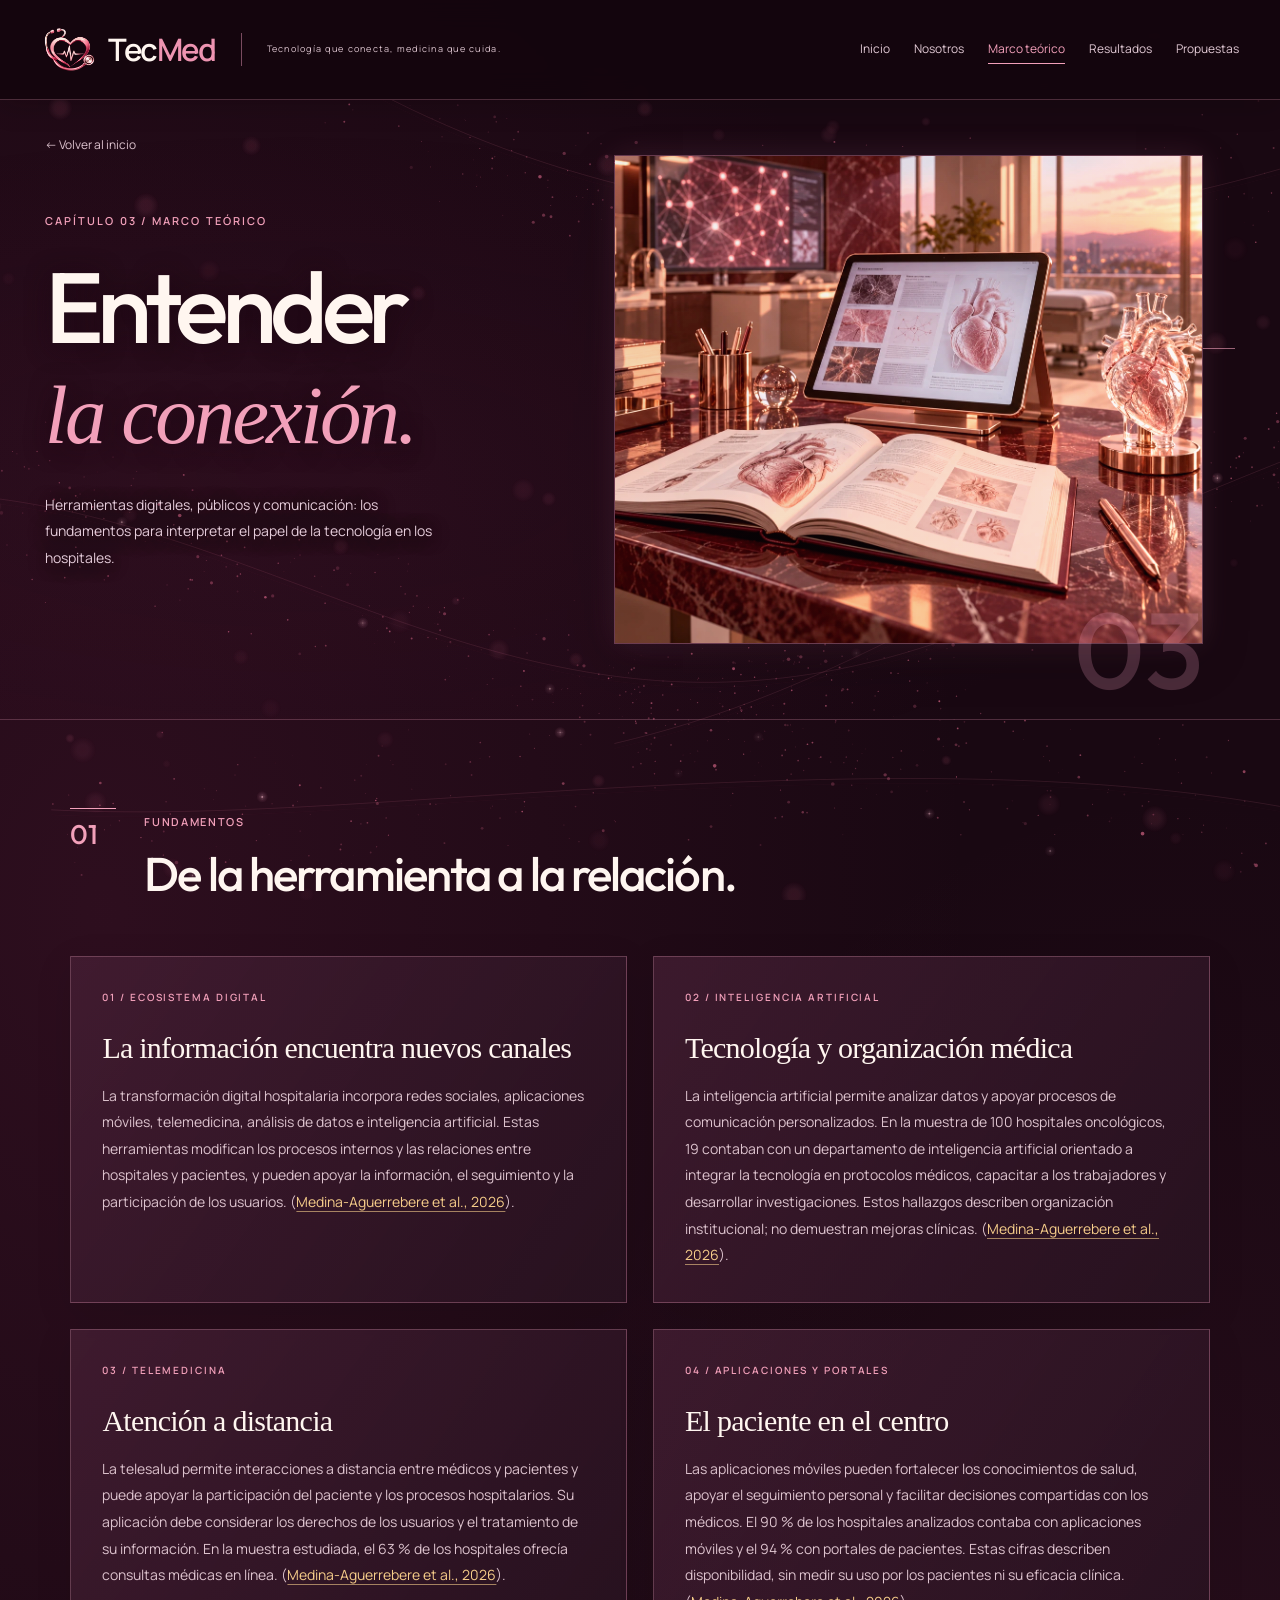
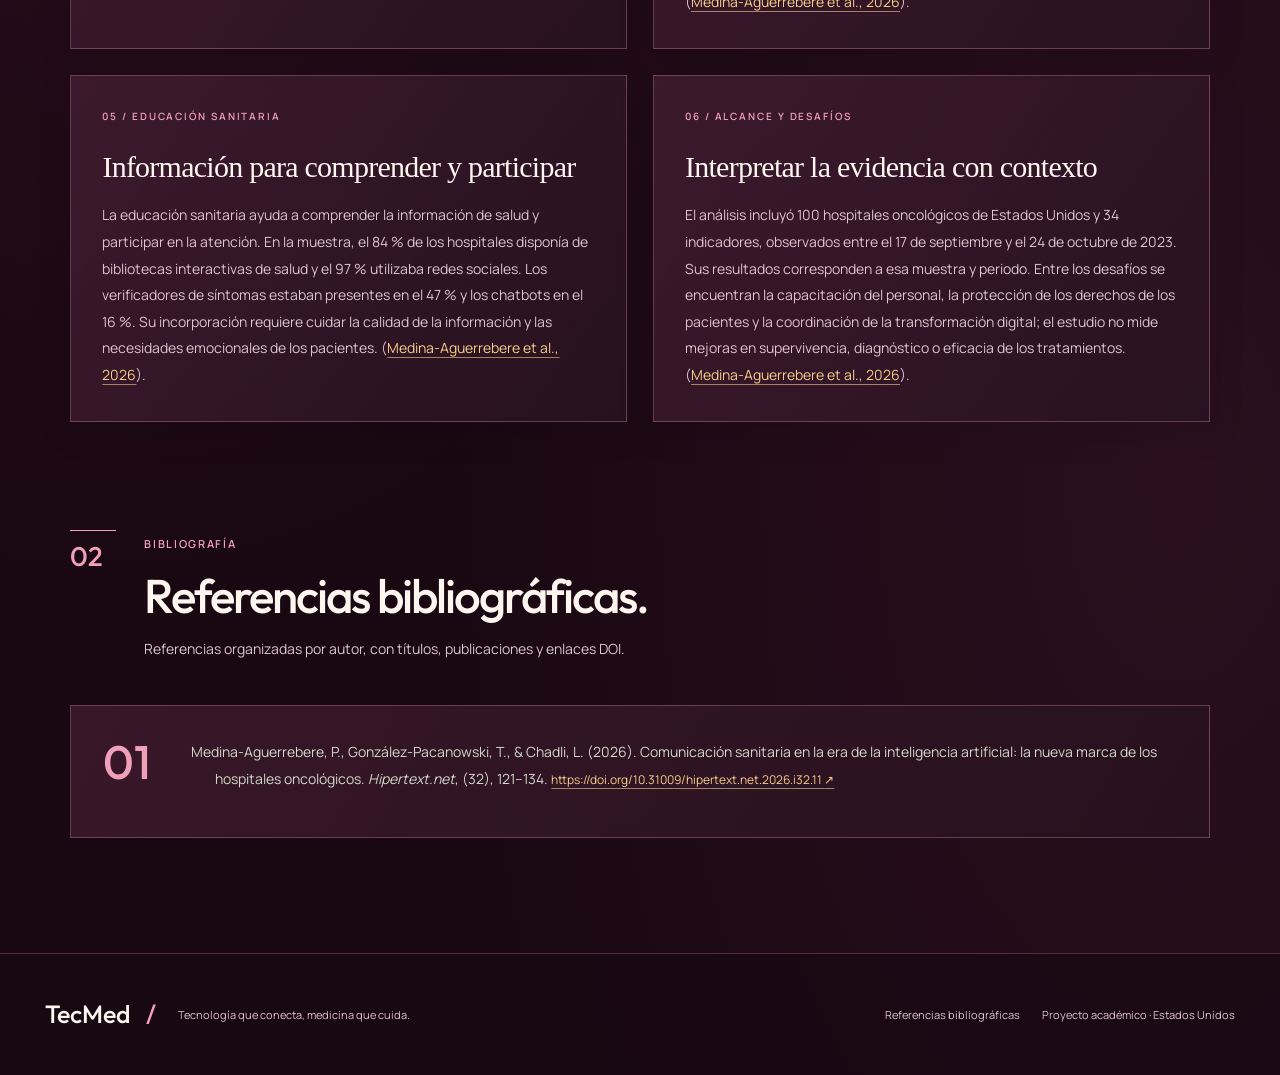
==== commit d5128c36: "Match reference background with diagonal rose particle ribbons and soft bokeh" ====
--- a/marco-teorico.html
+++ b/marco-teorico.html
@@ -1,5 +1,5 @@
 <!doctype html>
-<html lang="es"><head><meta charset="utf-8"><meta name="viewport" content="width=device-width,initial-scale=1"><meta name="theme-color" content="#111712"><meta name="description" content="TecMed: tecnología, medicina y comunicación hospitalaria en Estados Unidos. Un recorrido académico por sus fundamentos, resultados y propuestas."><title>Marco teórico · TecMed</title><link rel="icon" href="assets/rose-emblem.webp"><link rel="stylesheet" href="assets/styles.css?v=20261009digitalimages"><script defer src="assets/main.js?v=20261009referencewaves"></script></head>
+<html lang="es"><head><meta charset="utf-8"><meta name="viewport" content="width=device-width,initial-scale=1"><meta name="theme-color" content="#111712"><meta name="description" content="TecMed: tecnología, medicina y comunicación hospitalaria en Estados Unidos. Un recorrido académico por sus fundamentos, resultados y propuestas."><title>Marco teórico · TecMed</title><link rel="icon" href="assets/rose-emblem.webp"><link rel="stylesheet" href="assets/styles.css?v=20261009referenceparticles"><script defer src="assets/main.js?v=20261009referenceparticles"></script></head>
 <body class="interior page-marco-teorico"><a class="skip" href="#contenido">Saltar al contenido</a><canvas id="particles" aria-hidden="true"></canvas><div class="reading-progress" aria-hidden="true"></div>
 <header class="site-header"><a class="brand" href="index.html" aria-label="TecMed, inicio"><span class="logo-frame"><img src="assets/rose-emblem.webp" width="48" height="48" alt="Logo de TecMed: corazón y estetoscopio"></span><span><strong>Tec<span class="wordmark-med">Med</span><span class="brand-dot">.</span></strong><small>Tecnología que conecta, medicina que cuida.</small></span></a><button class="menu-toggle" type="button" aria-expanded="false" aria-controls="site-nav">Menú <span aria-hidden="true">＋</span></button><nav id="site-nav" aria-label="Navegación principal"><a href="index.html">Inicio</a><a href="nosotros.html">Nosotros</a><a href="marco-teorico.html" aria-current="page">Marco teórico</a><a href="resultados.html">Resultados</a><a href="propuestas.html">Propuestas</a></nav></header>
 <main id="contenido"><section class="chapter-hero"><img class="chapter-photo" src="assets/rose-marco-digital.webp" alt="" fetchpriority="high"><div class="chapter-shade"></div><div class="hero-copy"><a class="back-link" href="index.html">← Volver al inicio</a><div class="eyebrow">Capítulo 03 / Marco teórico</div><h1>Entender<br><em>la conexión.</em></h1><p>Herramientas digitales, públicos y comunicación: los fundamentos para interpretar el papel de la tecnología en los hospitales.</p></div><span class="hero-number" aria-hidden="true">03</span></section><section class="content-wrap"><div class="section-heading"><span class="section-index">01</span><div><span class="eyebrow">Fundamentos</span><h2>De la herramienta a la relación.</h2></div></div><div class="box-grid two"><article class="info-box "><span class="eyebrow">01 / Ecosistema digital</span><h3>La información encuentra nuevos canales</h3><p>La transformación digital hospitalaria incorpora redes sociales, aplicaciones móviles, telemedicina, análisis de datos e inteligencia artificial. Estas herramientas modifican los procesos internos y las relaciones entre hospitales y pacientes, y pueden apoyar la información, el seguimiento y la participación de los usuarios. (<a href="https://doi.org/10.31009/hipertext.net.2026.i32.11" target="_blank" rel="noopener noreferrer">Medina-Aguerrebere et al., 2026</a>).</p></article><article class="info-box "><span class="eyebrow">02 / Inteligencia artificial</span><h3>Tecnología y organización médica</h3><p>La inteligencia artificial permite analizar datos y apoyar procesos de comunicación personalizados. En la muestra de 100 hospitales oncológicos, 19 contaban con un departamento de inteligencia artificial orientado a integrar la tecnología en protocolos médicos, capacitar a los trabajadores y desarrollar investigaciones. Estos hallazgos describen organización institucional; no demuestran mejoras clínicas. (<a href="https://doi.org/10.31009/hipertext.net.2026.i32.11" target="_blank" rel="noopener noreferrer">Medina-Aguerrebere et al., 2026</a>).</p></article><article class="info-box "><span class="eyebrow">03 / Telemedicina</span><h3>Atención a distancia</h3><p>La telesalud permite interacciones a distancia entre médicos y pacientes y puede apoyar la participación del paciente y los procesos hospitalarios. Su aplicación debe considerar los derechos de los usuarios y el tratamiento de su información. En la muestra estudiada, el 63 % de los hospitales ofrecía consultas médicas en línea. (<a href="https://doi.org/10.31009/hipertext.net.2026.i32.11" target="_blank" rel="noopener noreferrer">Medina-Aguerrebere et al., 2026</a>).</p></article><article class="info-box "><span class="eyebrow">04 / Aplicaciones y portales</span><h3>El paciente en el centro</h3><p>Las aplicaciones móviles pueden fortalecer los conocimientos de salud, apoyar el seguimiento personal y facilitar decisiones compartidas con los médicos. El 90 % de los hospitales analizados contaba con aplicaciones móviles y el 94 % con portales de pacientes. Estas cifras describen disponibilidad, sin medir su uso por los pacientes ni su eficacia clínica. (<a href="https://doi.org/10.31009/hipertext.net.2026.i32.11" target="_blank" rel="noopener noreferrer">Medina-Aguerrebere et al., 2026</a>).</p></article><article class="info-box "><span class="eyebrow">05 / Educación sanitaria</span><h3>Información para comprender y participar</h3><p>La educación sanitaria ayuda a comprender la información de salud y participar en la atención. En la muestra, el 84 % de los hospitales disponía de bibliotecas interactivas de salud y el 97 % utilizaba redes sociales. Los verificadores de síntomas estaban presentes en el 47 % y los chatbots en el 16 %. Su incorporación requiere cuidar la calidad de la información y las necesidades emocionales de los pacientes. (<a href="https://doi.org/10.31009/hipertext.net.2026.i32.11" target="_blank" rel="noopener noreferrer">Medina-Aguerrebere et al., 2026</a>).</p></article><article class="info-box "><span class="eyebrow">06 / Alcance y desafíos</span><h3>Interpretar la evidencia con contexto</h3><p>El análisis incluyó 100 hospitales oncológicos de Estados Unidos y 34 indicadores, observados entre el 17 de septiembre y el 24 de octubre de 2023. Sus resultados corresponden a esa muestra y periodo. Entre los desafíos se encuentran la capacitación del personal, la protección de los derechos de los pacientes y la coordinación de la transformación digital; el estudio no mide mejoras en supervivencia, diagnóstico o eficacia de los tratamientos. (<a href="https://doi.org/10.31009/hipertext.net.2026.i32.11" target="_blank" rel="noopener noreferrer">Medina-Aguerrebere et al., 2026</a>).</p></article></div></section><section class="content-wrap compact" id="referencias"><div class="section-heading"><span class="section-index">02</span><div><span class="eyebrow">Bibliografía</span><h2>Referencias bibliográficas.</h2><p>Referencias organizadas por autor, con títulos, publicaciones y enlaces DOI.</p></div></div><ol class="reference-list"><li class="reference-box" id="ref-medina-2026"><span class="ref-number">01</span><div><p class="hanging">Medina-Aguerrebere, P., González-Pacanowski, T., &amp; Chadli, L. (2026). Comunicación sanitaria en la era de la inteligencia artificial: la nueva marca de los hospitales oncológicos. <em>Hipertext.net</em>, (32), 121–134. <a class="doi" href="https://doi.org/10.31009/hipertext.net.2026.i32.11" target="_blank" rel="noopener noreferrer">https://doi.org/10.31009/hipertext.net.2026.i32.11 <span aria-hidden="true">↗</span><span class="sr-only"> (abre en otra pestaña)</span></a></p></div></li></ol></section></main><footer class="site-footer"><div><a class="footer-brand" href="index.html">TecMed<span> / </span></a><span>Tecnología que conecta, medicina que cuida.</span></div><div><a href="marco-teorico.html#referencias">Referencias bibliográficas</a><span>Proyecto académico · Estados Unidos</span></div></footer></body></html>
--- a/assets/styles.css
+++ b/assets/styles.css
@@ -28,3 +28,7 @@
 .site-header{position:sticky;top:0;z-index:50;background:rgba(20,6,14,.97);backdrop-filter:blur(14px);box-shadow:0 8px 24px rgba(10,2,7,.16)}.reading-progress{z-index:60}.skip{z-index:70}html{scroll-padding-top:130px}.interior .chapter-photo{filter:brightness(1.3) contrast(1.06) saturate(1.13);opacity:1;box-shadow:0 16px 45px rgba(12,2,8,.2),0 0 30px rgba(236,142,178,.12)}.interior .chapter-shade{background:linear-gradient(115deg,rgba(97,21,56,.08),rgba(211,88,134,.035));mix-blend-mode:normal}@media(max-width:760px){html{scroll-padding-top:110px}.site-header nav.is-open{max-height:calc(100svh - 110px);overflow-y:auto}}
 
 .page-nosotros .chapter-photo,.page-marco-teorico .chapter-photo,.page-propuestas .chapter-photo{object-position:55% center;filter:brightness(1.08) contrast(1.03) saturate(1.07)}
+
+.page-resultados .chapter-photo{object-position:50% center;filter:brightness(1.08) contrast(1.03) saturate(1.07)}
+
+#particles{opacity:.93}@media(prefers-reduced-motion:reduce){#particles{display:block}}
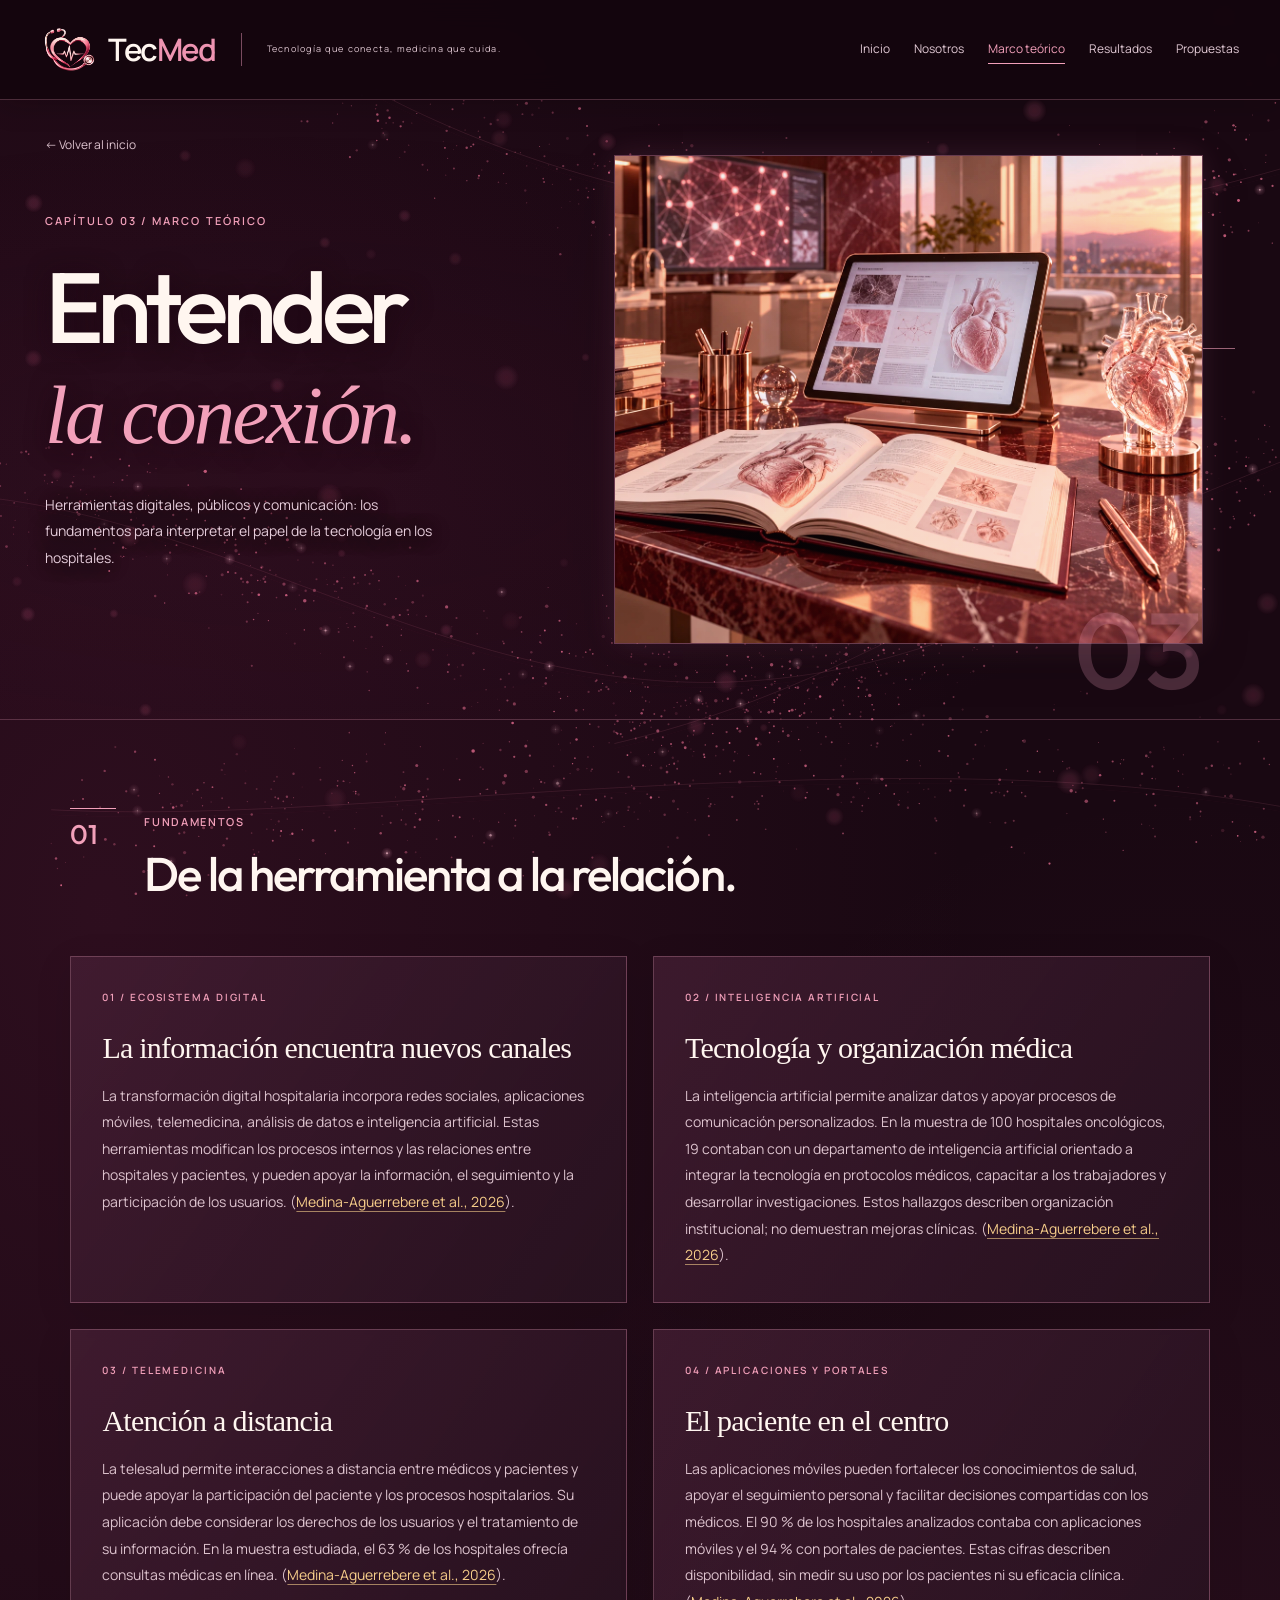
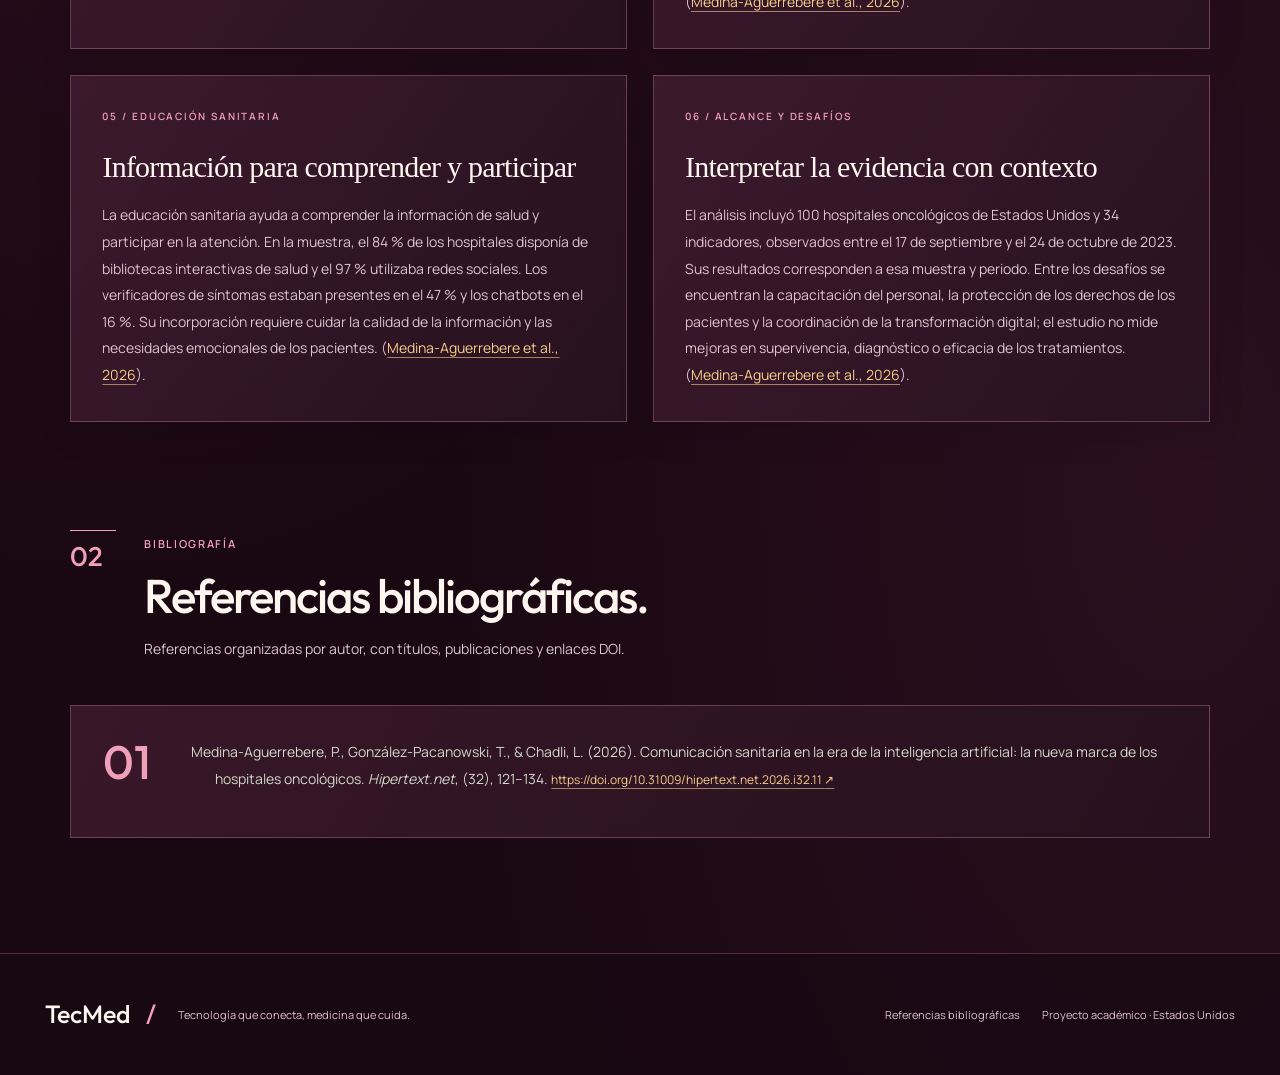
==== commit 45f2638a: "Refine rose dust density and highlight visibility to match reference" ====
--- a/marco-teorico.html
+++ b/marco-teorico.html
@@ -1,5 +1,5 @@
 <!doctype html>
-<html lang="es"><head><meta charset="utf-8"><meta name="viewport" content="width=device-width,initial-scale=1"><meta name="theme-color" content="#111712"><meta name="description" content="TecMed: tecnología, medicina y comunicación hospitalaria en Estados Unidos. Un recorrido académico por sus fundamentos, resultados y propuestas."><title>Marco teórico · TecMed</title><link rel="icon" href="assets/rose-emblem.webp"><link rel="stylesheet" href="assets/styles.css?v=20261009referenceparticles"><script defer src="assets/main.js?v=20261009referenceparticles"></script></head>
+<html lang="es"><head><meta charset="utf-8"><meta name="viewport" content="width=device-width,initial-scale=1"><meta name="theme-color" content="#111712"><meta name="description" content="TecMed: tecnología, medicina y comunicación hospitalaria en Estados Unidos. Un recorrido académico por sus fundamentos, resultados y propuestas."><title>Marco teórico · TecMed</title><link rel="icon" href="assets/rose-emblem.webp"><link rel="stylesheet" href="assets/styles.css?v=20261009referenceparticles"><script defer src="assets/main.js?v=20261009referenceparticlesfinal"></script></head>
 <body class="interior page-marco-teorico"><a class="skip" href="#contenido">Saltar al contenido</a><canvas id="particles" aria-hidden="true"></canvas><div class="reading-progress" aria-hidden="true"></div>
 <header class="site-header"><a class="brand" href="index.html" aria-label="TecMed, inicio"><span class="logo-frame"><img src="assets/rose-emblem.webp" width="48" height="48" alt="Logo de TecMed: corazón y estetoscopio"></span><span><strong>Tec<span class="wordmark-med">Med</span><span class="brand-dot">.</span></strong><small>Tecnología que conecta, medicina que cuida.</small></span></a><button class="menu-toggle" type="button" aria-expanded="false" aria-controls="site-nav">Menú <span aria-hidden="true">＋</span></button><nav id="site-nav" aria-label="Navegación principal"><a href="index.html">Inicio</a><a href="nosotros.html">Nosotros</a><a href="marco-teorico.html" aria-current="page">Marco teórico</a><a href="resultados.html">Resultados</a><a href="propuestas.html">Propuestas</a></nav></header>
 <main id="contenido"><section class="chapter-hero"><img class="chapter-photo" src="assets/rose-marco-digital.webp" alt="" fetchpriority="high"><div class="chapter-shade"></div><div class="hero-copy"><a class="back-link" href="index.html">← Volver al inicio</a><div class="eyebrow">Capítulo 03 / Marco teórico</div><h1>Entender<br><em>la conexión.</em></h1><p>Herramientas digitales, públicos y comunicación: los fundamentos para interpretar el papel de la tecnología en los hospitales.</p></div><span class="hero-number" aria-hidden="true">03</span></section><section class="content-wrap"><div class="section-heading"><span class="section-index">01</span><div><span class="eyebrow">Fundamentos</span><h2>De la herramienta a la relación.</h2></div></div><div class="box-grid two"><article class="info-box "><span class="eyebrow">01 / Ecosistema digital</span><h3>La información encuentra nuevos canales</h3><p>La transformación digital hospitalaria incorpora redes sociales, aplicaciones móviles, telemedicina, análisis de datos e inteligencia artificial. Estas herramientas modifican los procesos internos y las relaciones entre hospitales y pacientes, y pueden apoyar la información, el seguimiento y la participación de los usuarios. (<a href="https://doi.org/10.31009/hipertext.net.2026.i32.11" target="_blank" rel="noopener noreferrer">Medina-Aguerrebere et al., 2026</a>).</p></article><article class="info-box "><span class="eyebrow">02 / Inteligencia artificial</span><h3>Tecnología y organización médica</h3><p>La inteligencia artificial permite analizar datos y apoyar procesos de comunicación personalizados. En la muestra de 100 hospitales oncológicos, 19 contaban con un departamento de inteligencia artificial orientado a integrar la tecnología en protocolos médicos, capacitar a los trabajadores y desarrollar investigaciones. Estos hallazgos describen organización institucional; no demuestran mejoras clínicas. (<a href="https://doi.org/10.31009/hipertext.net.2026.i32.11" target="_blank" rel="noopener noreferrer">Medina-Aguerrebere et al., 2026</a>).</p></article><article class="info-box "><span class="eyebrow">03 / Telemedicina</span><h3>Atención a distancia</h3><p>La telesalud permite interacciones a distancia entre médicos y pacientes y puede apoyar la participación del paciente y los procesos hospitalarios. Su aplicación debe considerar los derechos de los usuarios y el tratamiento de su información. En la muestra estudiada, el 63 % de los hospitales ofrecía consultas médicas en línea. (<a href="https://doi.org/10.31009/hipertext.net.2026.i32.11" target="_blank" rel="noopener noreferrer">Medina-Aguerrebere et al., 2026</a>).</p></article><article class="info-box "><span class="eyebrow">04 / Aplicaciones y portales</span><h3>El paciente en el centro</h3><p>Las aplicaciones móviles pueden fortalecer los conocimientos de salud, apoyar el seguimiento personal y facilitar decisiones compartidas con los médicos. El 90 % de los hospitales analizados contaba con aplicaciones móviles y el 94 % con portales de pacientes. Estas cifras describen disponibilidad, sin medir su uso por los pacientes ni su eficacia clínica. (<a href="https://doi.org/10.31009/hipertext.net.2026.i32.11" target="_blank" rel="noopener noreferrer">Medina-Aguerrebere et al., 2026</a>).</p></article><article class="info-box "><span class="eyebrow">05 / Educación sanitaria</span><h3>Información para comprender y participar</h3><p>La educación sanitaria ayuda a comprender la información de salud y participar en la atención. En la muestra, el 84 % de los hospitales disponía de bibliotecas interactivas de salud y el 97 % utilizaba redes sociales. Los verificadores de síntomas estaban presentes en el 47 % y los chatbots en el 16 %. Su incorporación requiere cuidar la calidad de la información y las necesidades emocionales de los pacientes. (<a href="https://doi.org/10.31009/hipertext.net.2026.i32.11" target="_blank" rel="noopener noreferrer">Medina-Aguerrebere et al., 2026</a>).</p></article><article class="info-box "><span class="eyebrow">06 / Alcance y desafíos</span><h3>Interpretar la evidencia con contexto</h3><p>El análisis incluyó 100 hospitales oncológicos de Estados Unidos y 34 indicadores, observados entre el 17 de septiembre y el 24 de octubre de 2023. Sus resultados corresponden a esa muestra y periodo. Entre los desafíos se encuentran la capacitación del personal, la protección de los derechos de los pacientes y la coordinación de la transformación digital; el estudio no mide mejoras en supervivencia, diagnóstico o eficacia de los tratamientos. (<a href="https://doi.org/10.31009/hipertext.net.2026.i32.11" target="_blank" rel="noopener noreferrer">Medina-Aguerrebere et al., 2026</a>).</p></article></div></section><section class="content-wrap compact" id="referencias"><div class="section-heading"><span class="section-index">02</span><div><span class="eyebrow">Bibliografía</span><h2>Referencias bibliográficas.</h2><p>Referencias organizadas por autor, con títulos, publicaciones y enlaces DOI.</p></div></div><ol class="reference-list"><li class="reference-box" id="ref-medina-2026"><span class="ref-number">01</span><div><p class="hanging">Medina-Aguerrebere, P., González-Pacanowski, T., &amp; Chadli, L. (2026). Comunicación sanitaria en la era de la inteligencia artificial: la nueva marca de los hospitales oncológicos. <em>Hipertext.net</em>, (32), 121–134. <a class="doi" href="https://doi.org/10.31009/hipertext.net.2026.i32.11" target="_blank" rel="noopener noreferrer">https://doi.org/10.31009/hipertext.net.2026.i32.11 <span aria-hidden="true">↗</span><span class="sr-only"> (abre en otra pestaña)</span></a></p></div></li></ol></section></main><footer class="site-footer"><div><a class="footer-brand" href="index.html">TecMed<span> / </span></a><span>Tecnología que conecta, medicina que cuida.</span></div><div><a href="marco-teorico.html#referencias">Referencias bibliográficas</a><span>Proyecto académico · Estados Unidos</span></div></footer></body></html>
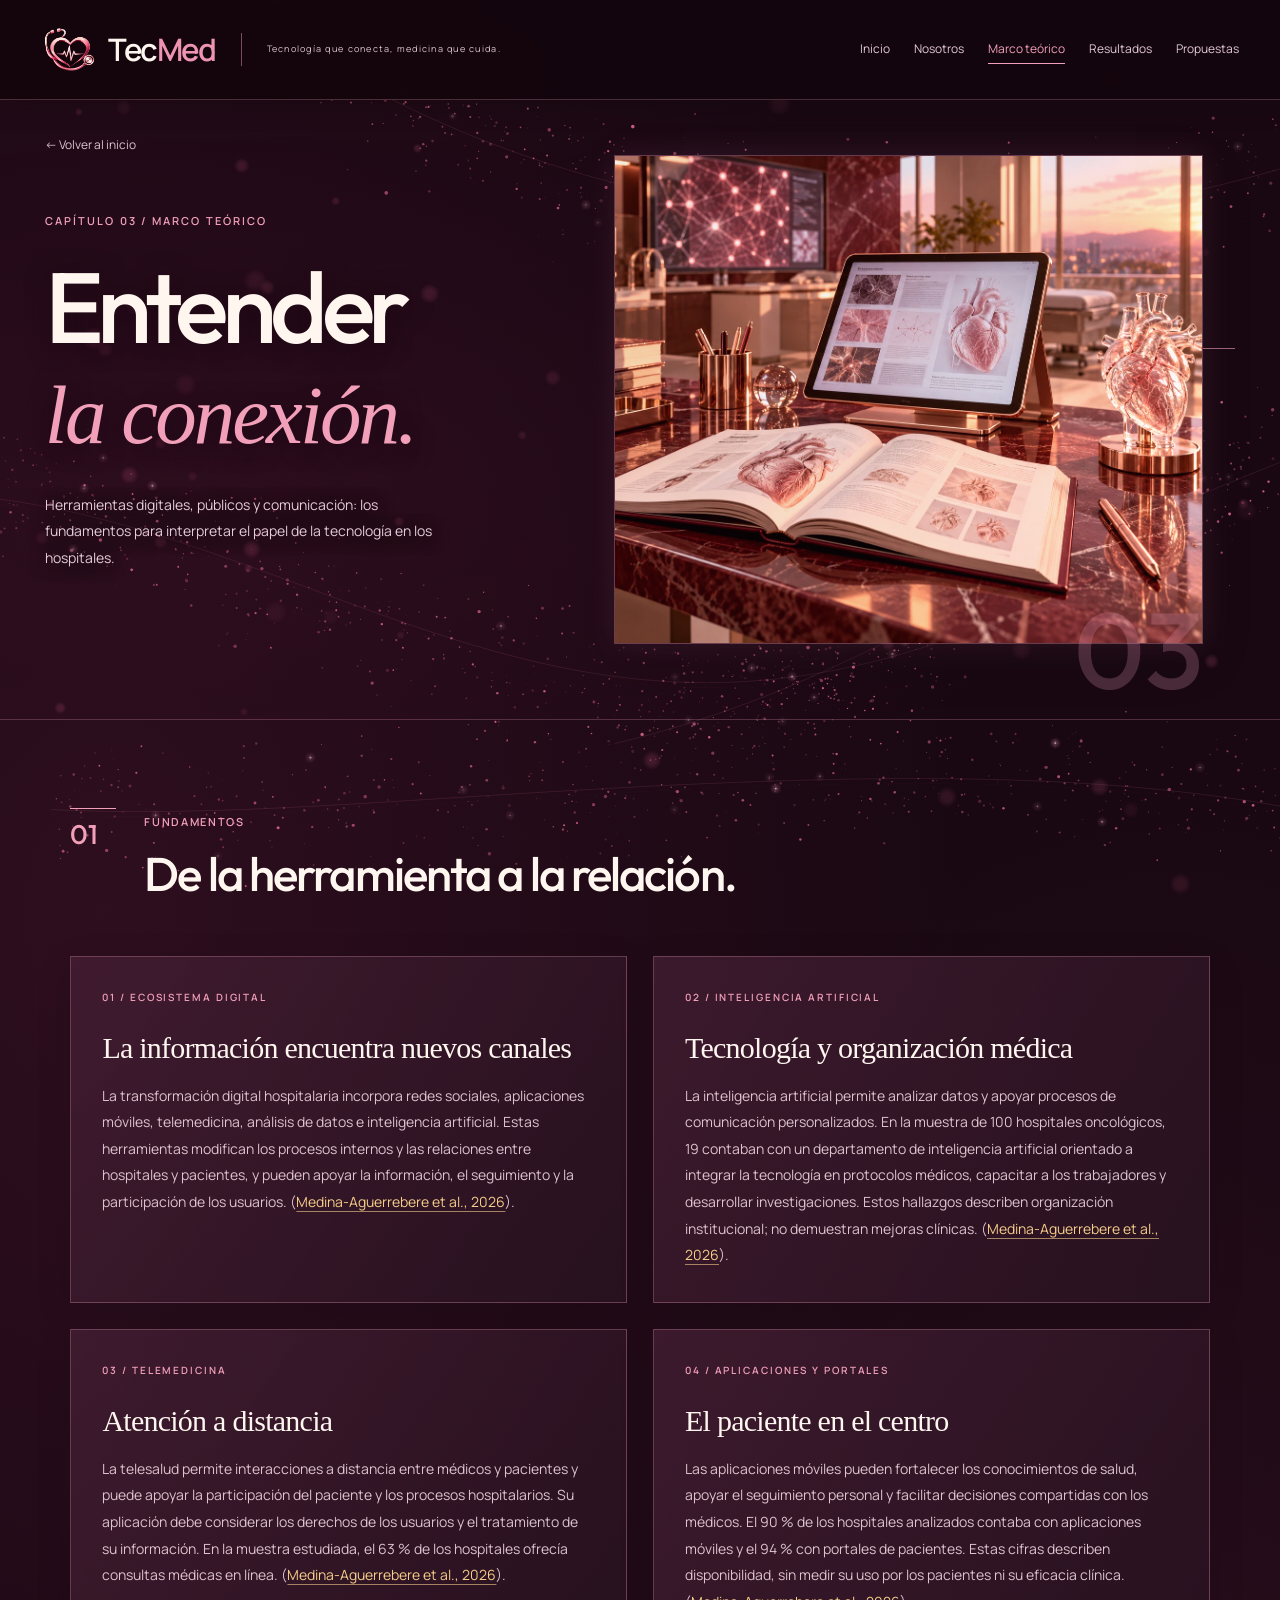
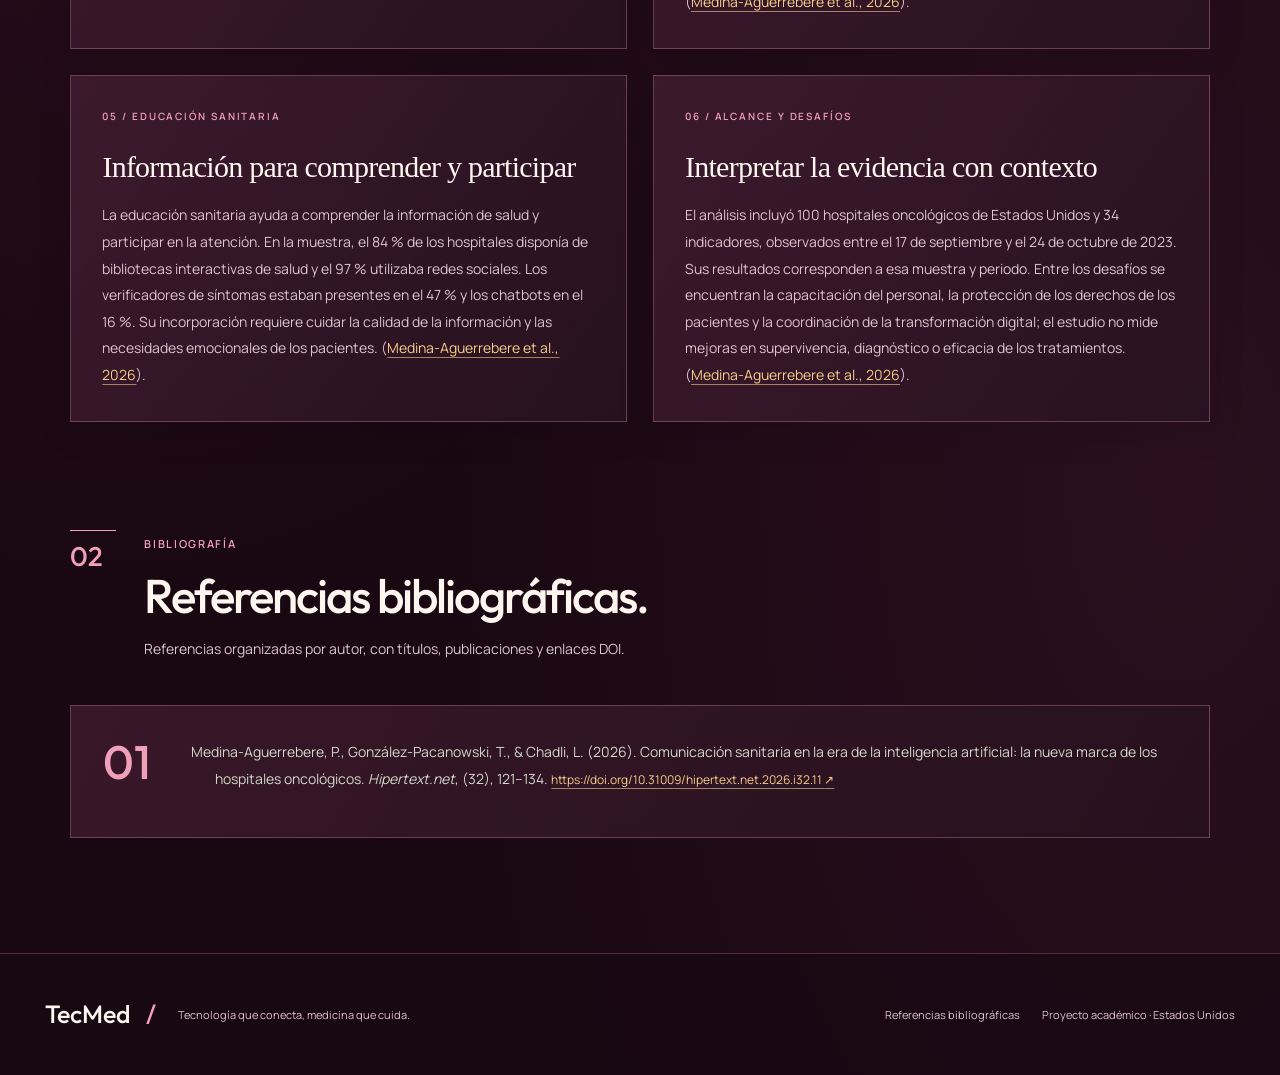
==== commit cc697cdc: "Adapt all TecMed pages and dashboards for mobile reading and touch navigation" ====
--- a/marco-teorico.html
+++ b/marco-teorico.html
@@ -1,5 +1,5 @@
 <!doctype html>
-<html lang="es"><head><meta charset="utf-8"><meta name="viewport" content="width=device-width,initial-scale=1"><meta name="theme-color" content="#111712"><meta name="description" content="TecMed: tecnología, medicina y comunicación hospitalaria en Estados Unidos. Un recorrido académico por sus fundamentos, resultados y propuestas."><title>Marco teórico · TecMed</title><link rel="icon" href="assets/rose-emblem.webp"><link rel="stylesheet" href="assets/styles.css?v=20261009referenceparticles"><script defer src="assets/main.js?v=20261009referenceparticlesfinal"></script></head>
+<html lang="es"><head><meta charset="utf-8"><meta name="viewport" content="width=device-width,initial-scale=1"><meta name="theme-color" content="#111712"><meta name="description" content="TecMed: tecnología, medicina y comunicación hospitalaria en Estados Unidos. Un recorrido académico por sus fundamentos, resultados y propuestas."><title>Marco teórico · TecMed</title><link rel="icon" href="assets/rose-emblem.webp"><link rel="stylesheet" href="assets/styles.css?v=20261009mobile"><script defer src="assets/main.js?v=20261009mobile"></script></head>
 <body class="interior page-marco-teorico"><a class="skip" href="#contenido">Saltar al contenido</a><canvas id="particles" aria-hidden="true"></canvas><div class="reading-progress" aria-hidden="true"></div>
 <header class="site-header"><a class="brand" href="index.html" aria-label="TecMed, inicio"><span class="logo-frame"><img src="assets/rose-emblem.webp" width="48" height="48" alt="Logo de TecMed: corazón y estetoscopio"></span><span><strong>Tec<span class="wordmark-med">Med</span><span class="brand-dot">.</span></strong><small>Tecnología que conecta, medicina que cuida.</small></span></a><button class="menu-toggle" type="button" aria-expanded="false" aria-controls="site-nav">Menú <span aria-hidden="true">＋</span></button><nav id="site-nav" aria-label="Navegación principal"><a href="index.html">Inicio</a><a href="nosotros.html">Nosotros</a><a href="marco-teorico.html" aria-current="page">Marco teórico</a><a href="resultados.html">Resultados</a><a href="propuestas.html">Propuestas</a></nav></header>
 <main id="contenido"><section class="chapter-hero"><img class="chapter-photo" src="assets/rose-marco-digital.webp" alt="" fetchpriority="high"><div class="chapter-shade"></div><div class="hero-copy"><a class="back-link" href="index.html">← Volver al inicio</a><div class="eyebrow">Capítulo 03 / Marco teórico</div><h1>Entender<br><em>la conexión.</em></h1><p>Herramientas digitales, públicos y comunicación: los fundamentos para interpretar el papel de la tecnología en los hospitales.</p></div><span class="hero-number" aria-hidden="true">03</span></section><section class="content-wrap"><div class="section-heading"><span class="section-index">01</span><div><span class="eyebrow">Fundamentos</span><h2>De la herramienta a la relación.</h2></div></div><div class="box-grid two"><article class="info-box "><span class="eyebrow">01 / Ecosistema digital</span><h3>La información encuentra nuevos canales</h3><p>La transformación digital hospitalaria incorpora redes sociales, aplicaciones móviles, telemedicina, análisis de datos e inteligencia artificial. Estas herramientas modifican los procesos internos y las relaciones entre hospitales y pacientes, y pueden apoyar la información, el seguimiento y la participación de los usuarios. (<a href="https://doi.org/10.31009/hipertext.net.2026.i32.11" target="_blank" rel="noopener noreferrer">Medina-Aguerrebere et al., 2026</a>).</p></article><article class="info-box "><span class="eyebrow">02 / Inteligencia artificial</span><h3>Tecnología y organización médica</h3><p>La inteligencia artificial permite analizar datos y apoyar procesos de comunicación personalizados. En la muestra de 100 hospitales oncológicos, 19 contaban con un departamento de inteligencia artificial orientado a integrar la tecnología en protocolos médicos, capacitar a los trabajadores y desarrollar investigaciones. Estos hallazgos describen organización institucional; no demuestran mejoras clínicas. (<a href="https://doi.org/10.31009/hipertext.net.2026.i32.11" target="_blank" rel="noopener noreferrer">Medina-Aguerrebere et al., 2026</a>).</p></article><article class="info-box "><span class="eyebrow">03 / Telemedicina</span><h3>Atención a distancia</h3><p>La telesalud permite interacciones a distancia entre médicos y pacientes y puede apoyar la participación del paciente y los procesos hospitalarios. Su aplicación debe considerar los derechos de los usuarios y el tratamiento de su información. En la muestra estudiada, el 63 % de los hospitales ofrecía consultas médicas en línea. (<a href="https://doi.org/10.31009/hipertext.net.2026.i32.11" target="_blank" rel="noopener noreferrer">Medina-Aguerrebere et al., 2026</a>).</p></article><article class="info-box "><span class="eyebrow">04 / Aplicaciones y portales</span><h3>El paciente en el centro</h3><p>Las aplicaciones móviles pueden fortalecer los conocimientos de salud, apoyar el seguimiento personal y facilitar decisiones compartidas con los médicos. El 90 % de los hospitales analizados contaba con aplicaciones móviles y el 94 % con portales de pacientes. Estas cifras describen disponibilidad, sin medir su uso por los pacientes ni su eficacia clínica. (<a href="https://doi.org/10.31009/hipertext.net.2026.i32.11" target="_blank" rel="noopener noreferrer">Medina-Aguerrebere et al., 2026</a>).</p></article><article class="info-box "><span class="eyebrow">05 / Educación sanitaria</span><h3>Información para comprender y participar</h3><p>La educación sanitaria ayuda a comprender la información de salud y participar en la atención. En la muestra, el 84 % de los hospitales disponía de bibliotecas interactivas de salud y el 97 % utilizaba redes sociales. Los verificadores de síntomas estaban presentes en el 47 % y los chatbots en el 16 %. Su incorporación requiere cuidar la calidad de la información y las necesidades emocionales de los pacientes. (<a href="https://doi.org/10.31009/hipertext.net.2026.i32.11" target="_blank" rel="noopener noreferrer">Medina-Aguerrebere et al., 2026</a>).</p></article><article class="info-box "><span class="eyebrow">06 / Alcance y desafíos</span><h3>Interpretar la evidencia con contexto</h3><p>El análisis incluyó 100 hospitales oncológicos de Estados Unidos y 34 indicadores, observados entre el 17 de septiembre y el 24 de octubre de 2023. Sus resultados corresponden a esa muestra y periodo. Entre los desafíos se encuentran la capacitación del personal, la protección de los derechos de los pacientes y la coordinación de la transformación digital; el estudio no mide mejoras en supervivencia, diagnóstico o eficacia de los tratamientos. (<a href="https://doi.org/10.31009/hipertext.net.2026.i32.11" target="_blank" rel="noopener noreferrer">Medina-Aguerrebere et al., 2026</a>).</p></article></div></section><section class="content-wrap compact" id="referencias"><div class="section-heading"><span class="section-index">02</span><div><span class="eyebrow">Bibliografía</span><h2>Referencias bibliográficas.</h2><p>Referencias organizadas por autor, con títulos, publicaciones y enlaces DOI.</p></div></div><ol class="reference-list"><li class="reference-box" id="ref-medina-2026"><span class="ref-number">01</span><div><p class="hanging">Medina-Aguerrebere, P., González-Pacanowski, T., &amp; Chadli, L. (2026). Comunicación sanitaria en la era de la inteligencia artificial: la nueva marca de los hospitales oncológicos. <em>Hipertext.net</em>, (32), 121–134. <a class="doi" href="https://doi.org/10.31009/hipertext.net.2026.i32.11" target="_blank" rel="noopener noreferrer">https://doi.org/10.31009/hipertext.net.2026.i32.11 <span aria-hidden="true">↗</span><span class="sr-only"> (abre en otra pestaña)</span></a></p></div></li></ol></section></main><footer class="site-footer"><div><a class="footer-brand" href="index.html">TecMed<span> / </span></a><span>Tecnología que conecta, medicina que cuida.</span></div><div><a href="marco-teorico.html#referencias">Referencias bibliográficas</a><span>Proyecto académico · Estados Unidos</span></div></footer></body></html>
--- a/assets/styles.css
+++ b/assets/styles.css
@@ -32,3 +32,18 @@
 .page-resultados .chapter-photo{object-position:50% center;filter:brightness(1.08) contrast(1.03) saturate(1.07)}
 
 #particles{opacity:.93}@media(prefers-reduced-motion:reduce){#particles{display:block}}
+
+@media(max-width:1024px) and (min-width:761px){
+ .brand small{max-width:210px;white-space:normal}.site-header{gap:16px}.site-header nav{gap:13px}.site-header nav a{font-size:11px}.box-grid.four{grid-template-columns:repeat(2,minmax(0,1fr))}.ai-dashboard{gap:18px}.ai-lead,.ai-partnerships{padding:26px}
+}
+@media(max-width:760px){
+ html{scroll-padding-top:100px}body{font-size:14px}.site-header{display:grid;grid-template-columns:minmax(0,1fr) auto;gap:0 12px;min-height:84px;padding:14px 5%;align-items:center}.brand{gap:9px;min-width:0}.logo-frame img{width:39px;height:39px}.brand>span:nth-child(2){display:block;min-width:0}.brand strong{font-size:25px}.brand small{font-size:8px;line-height:1.5;letter-spacing:0;max-width:210px;white-space:normal;margin-top:4px}.menu-toggle{display:block;min-width:58px;min-height:44px;padding:8px 10px;font-size:12px}.site-header nav{grid-column:1 / -1;width:100%;display:grid;grid-template-columns:repeat(2,minmax(0,1fr));gap:8px;padding-top:15px}.js .site-header nav:not(.is-open){display:none}.site-header nav a{font-size:13px;line-height:1.5;min-height:44px;padding:12px;border:1px solid var(--line);white-space:normal}.site-header nav a[aria-current]:after{display:none}.site-header nav a[aria-current]{background:rgba(190,82,129,.15)}.site-header nav.is-open{max-height:calc(100svh - 95px);overflow-y:auto}
+ .home .editorial-hero{height:auto;min-height:0;max-height:none;padding-bottom:28px}.home .editorial-copy{margin:0 5%;padding-top:28px;max-width:none;pointer-events:auto}.home .editorial-copy h1{font-size:clamp(38px,10.6vw,76px);line-height:1.08;letter-spacing:-.065em;margin-top:20px;max-width:100%}.home .editorial-copy h1 em{font-size:.76em;line-height:1.18;letter-spacing:-.045em;margin-top:7px}.home .editorial-copy>.eyebrow{font-size:9px;letter-spacing:.13em}.home .editorial-copy>p{position:static;max-width:100%;font-size:14px;line-height:1.8;margin:23px 0 0}.home .editorial-copy>.button{position:static;display:inline-flex;min-height:44px;margin-top:22px;font-size:13px;gap:16px}.home .editorial-visuals{position:relative;inset:auto;min-height:0;height:clamp(300px,88vw,570px);margin-top:28px}.home .scene-hospital{left:20%;right:5%;top:0;height:60%}.home .scene-instrument{left:5%;width:48%;top:43%;height:51%}.home .scene-network{right:5%;width:36%;top:64%;height:31%}.home .rule-two{left:0;width:5%}.home .rule-three{right:47%;bottom:0;height:7%}
+ .interior .chapter-hero{display:flex;flex-direction:column;align-items:stretch;padding:26px 5% 28px;min-height:0;height:auto;max-height:none;overflow:hidden}.interior .hero-copy{order:1;padding:0;max-width:100%;width:100%}.interior .back-link{margin-bottom:25px;min-height:32px;font-size:12px}.interior .hero-copy .eyebrow{margin-bottom:20px}.interior .hero-copy h1{font-size:clamp(42px,10.5vw,70px);line-height:1.07;margin-bottom:22px;overflow-wrap:normal}.interior .hero-copy p{font-size:14px;line-height:1.85;max-width:100%;margin:0}.interior .chapter-photo{order:2;position:relative;left:auto;top:auto;right:auto;bottom:auto;width:100%;height:auto;max-height:none;aspect-ratio:3 / 2;object-fit:cover;margin-top:28px}.interior .chapter-shade,.interior .hero-number,.interior .chapter-hero:after{display:none}
+ .content-wrap{padding:44px 5% 20px}.content-wrap.compact,.page-marco-teorico .content-wrap.compact{padding-top:35px}.section-heading{gap:14px;margin-bottom:26px}.section-heading>div{min-width:0}.section-index{width:26px;font-size:23px}.section-heading h2{font-size:clamp(27px,7.6vw,39px);line-height:1.15}.section-heading p{font-size:14px;line-height:1.8}.box-grid.two,.box-grid.three,.box-grid.four,.proposal-grid{grid-template-columns:minmax(0,1fr);gap:17px}.info-box,.box-grid.four .info-box{padding:25px}.info-box h3,.box-grid.four h3{font-size:27px}.info-box p,.box-grid.four p,.proposal-box dd,.identity-detail p,.slogan-grid p{font-size:14px;line-height:1.85}.info-box .eyebrow{margin-bottom:19px}.box-grid>*{min-width:0}
+ .data-strip{grid-template-columns:repeat(3,minmax(0,1fr))}.data-strip>div:first-child{grid-column:1 / -1;border-right:0;border-bottom:1px solid var(--line)}.data-strip>div{padding:20px 12px}.data-strip strong{font-size:38px}.data-strip strong span{font-size:19px}.data-strip>div>span:last-child{font-size:10px}.editorial-entry{padding:28px 0}.editorial-entry h2{font-size:32px}.editorial-entry p{font-size:14px}.button{min-height:44px}.text-link{display:inline-block;font-size:12px;padding-top:9px;padding-bottom:9px}
+ .identity-layout,.slogan-grid{grid-template-columns:minmax(0,1fr)}.identity-logo{padding:26px;margin:0}.identity-detail{padding:25px}.identity-detail h3{font-size:26px}.slogan-box{padding:26px}.slogan-box h2{font-size:clamp(28px,8vw,38px);line-height:1.15}.slogan-intro{font-size:14px}.reference-box{gap:14px;padding:24px 18px}.ref-number{min-width:27px;font-size:28px}.hanging{font-size:14px;line-height:1.85;padding-left:15px;text-indent:-15px}.doi{font-size:12px;overflow-wrap:anywhere;word-break:normal}.research-citation{overflow-wrap:anywhere}
+ .metric-grid{grid-template-columns:minmax(0,1fr);gap:17px}.metric-card{min-height:0;padding:26px}.metric-value{font-size:82px;margin:22px 0}.metric-card p{font-size:14px}.results-toolbar{align-items:stretch;padding:20px;gap:13px}.results-toolbar label,.results-toolbar select,.results-toolbar .text-link{width:100%;max-width:100%;margin-left:0}.results-toolbar label{font-size:13px}.results-toolbar select{min-height:46px;padding:10px;font-size:14px}.dashboard-comparison{padding:6px 20px}.comparison-row{grid-template-columns:minmax(0,1fr) 54px;gap:12px}.comparison-label h3{font-size:14px}.comparison-label>span{font-size:11px}.comparison-row>strong{font-size:30px}.ai-dashboard{grid-template-columns:minmax(0,1fr);gap:17px}.ai-lead,.ai-partnerships{padding:25px;min-width:0}.ai-lead>strong{font-size:82px}.ai-lead p,.ai-partnerships p{font-size:14px;line-height:1.8}.ai-partnerships h3{font-size:26px}.ai-count{gap:17px}.ai-count strong{min-width:48px;font-size:45px}.table-scroll{max-width:100%;padding:0 15px 20px;overflow-x:auto;overscroll-behavior-x:contain}table{font-size:12px}th,td{padding:13px 12px}summary{min-height:48px;font-size:14px}
+ .proposal-box{padding:26px}.proposal-box h3{font-size:30px}.proposal-goal{font-size:14px}.chapter-next{padding:26px}.chapter-next h2{font-size:clamp(27px,7.7vw,36px);line-height:1.2}.site-footer{display:block;padding:28px 5%;margin-top:40px;font-size:11px}.site-footer>div{gap:14px;margin-bottom:17px}.site-footer a{min-height:36px;display:inline-flex;align-items:center}.site-footer>div:last-child{margin-bottom:0}
+}
+@media(max-width:350px){.brand strong{font-size:23px}.brand small{max-width:165px;font-size:7.5px}.logo-frame img{width:34px;height:34px}.home .editorial-copy h1{font-size:35px}.interior .hero-copy h1{font-size:38px}.section-heading h2{font-size:26px}.data-strip>div{padding:18px 9px}.data-strip strong{font-size:34px}}
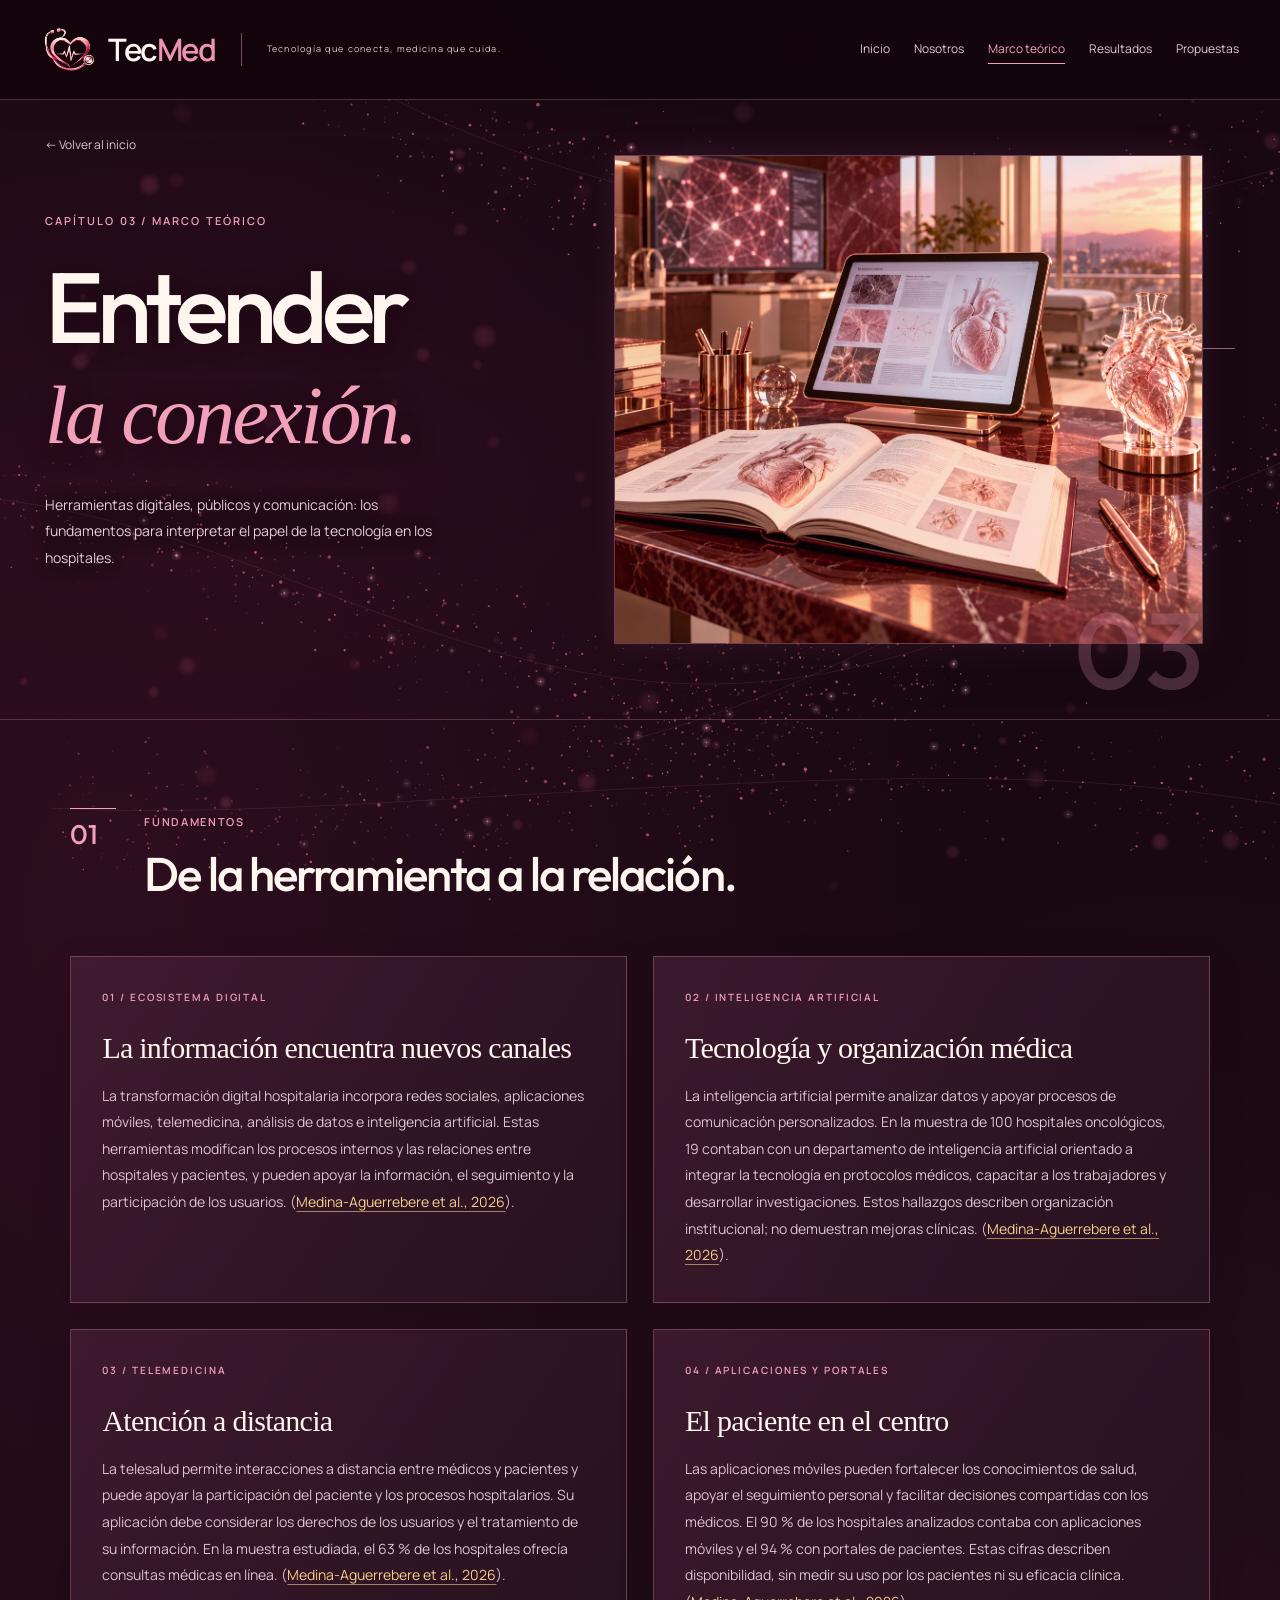
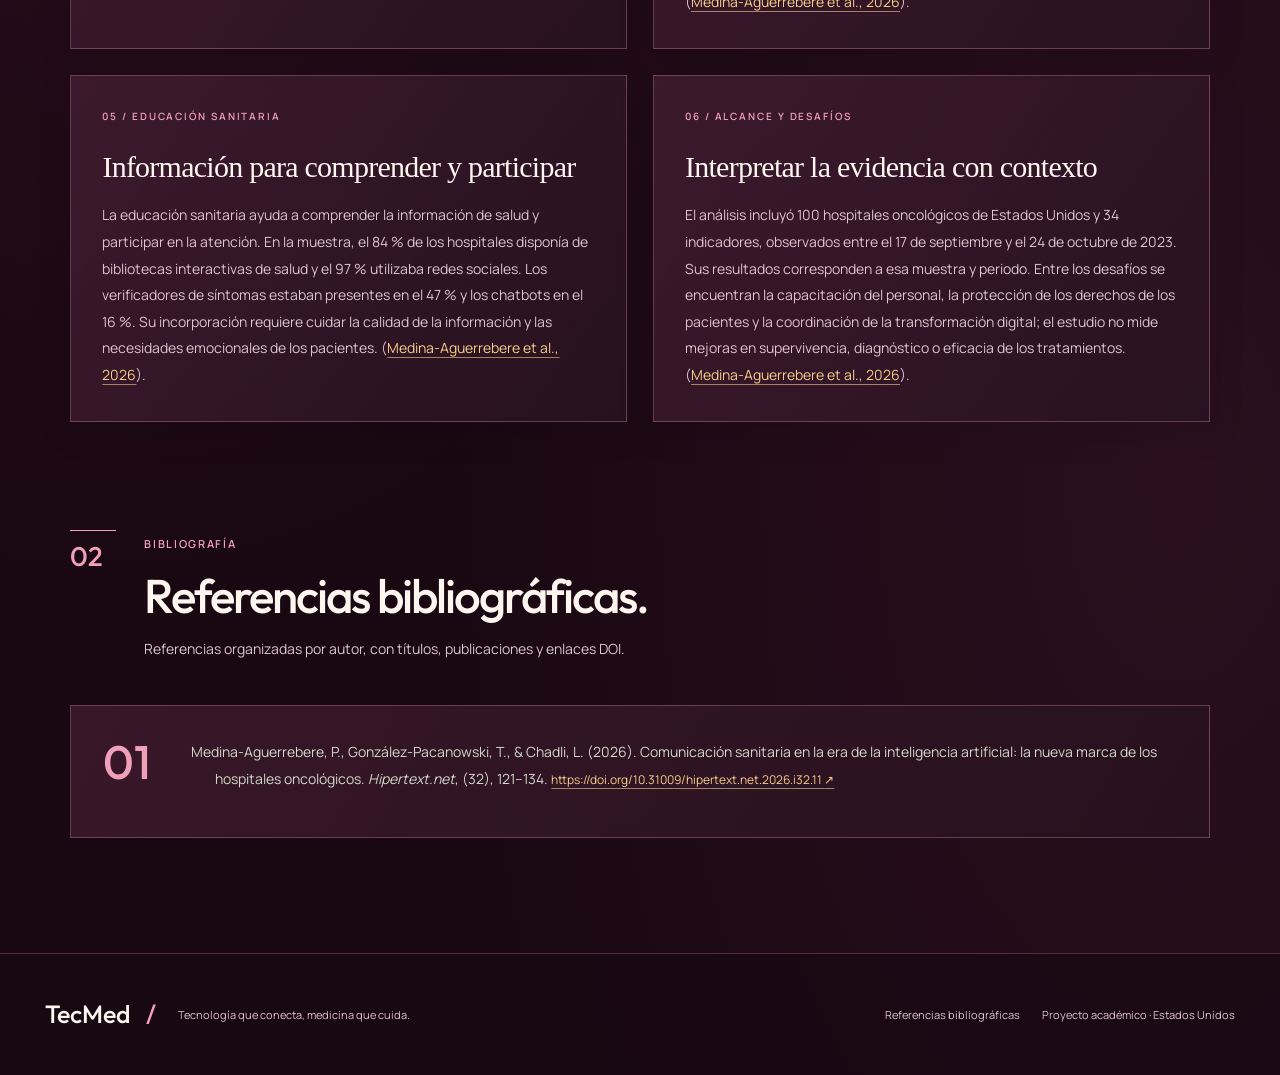
==== commit b96dc028: "Add gentle drifting motion to particles while preserving their visual design" ====
--- a/marco-teorico.html
+++ b/marco-teorico.html
@@ -1,5 +1,5 @@
 <!doctype html>
-<html lang="es"><head><meta charset="utf-8"><meta name="viewport" content="width=device-width,initial-scale=1"><meta name="theme-color" content="#111712"><meta name="description" content="TecMed: tecnología, medicina y comunicación hospitalaria en Estados Unidos. Un recorrido académico por sus fundamentos, resultados y propuestas."><title>Marco teórico · TecMed</title><link rel="icon" href="assets/rose-emblem.webp"><link rel="stylesheet" href="assets/styles.css?v=20261009mobile"><script defer src="assets/main.js?v=20261009mobile"></script></head>
+<html lang="es"><head><meta charset="utf-8"><meta name="viewport" content="width=device-width,initial-scale=1"><meta name="theme-color" content="#111712"><meta name="description" content="TecMed: tecnología, medicina y comunicación hospitalaria en Estados Unidos. Un recorrido académico por sus fundamentos, resultados y propuestas."><title>Marco teórico · TecMed</title><link rel="icon" href="assets/rose-emblem.webp"><link rel="stylesheet" href="assets/styles.css?v=20261009mobile"><script defer src="assets/main.js?v=20261009gentlemotion"></script></head>
 <body class="interior page-marco-teorico"><a class="skip" href="#contenido">Saltar al contenido</a><canvas id="particles" aria-hidden="true"></canvas><div class="reading-progress" aria-hidden="true"></div>
 <header class="site-header"><a class="brand" href="index.html" aria-label="TecMed, inicio"><span class="logo-frame"><img src="assets/rose-emblem.webp" width="48" height="48" alt="Logo de TecMed: corazón y estetoscopio"></span><span><strong>Tec<span class="wordmark-med">Med</span><span class="brand-dot">.</span></strong><small>Tecnología que conecta, medicina que cuida.</small></span></a><button class="menu-toggle" type="button" aria-expanded="false" aria-controls="site-nav">Menú <span aria-hidden="true">＋</span></button><nav id="site-nav" aria-label="Navegación principal"><a href="index.html">Inicio</a><a href="nosotros.html">Nosotros</a><a href="marco-teorico.html" aria-current="page">Marco teórico</a><a href="resultados.html">Resultados</a><a href="propuestas.html">Propuestas</a></nav></header>
 <main id="contenido"><section class="chapter-hero"><img class="chapter-photo" src="assets/rose-marco-digital.webp" alt="" fetchpriority="high"><div class="chapter-shade"></div><div class="hero-copy"><a class="back-link" href="index.html">← Volver al inicio</a><div class="eyebrow">Capítulo 03 / Marco teórico</div><h1>Entender<br><em>la conexión.</em></h1><p>Herramientas digitales, públicos y comunicación: los fundamentos para interpretar el papel de la tecnología en los hospitales.</p></div><span class="hero-number" aria-hidden="true">03</span></section><section class="content-wrap"><div class="section-heading"><span class="section-index">01</span><div><span class="eyebrow">Fundamentos</span><h2>De la herramienta a la relación.</h2></div></div><div class="box-grid two"><article class="info-box "><span class="eyebrow">01 / Ecosistema digital</span><h3>La información encuentra nuevos canales</h3><p>La transformación digital hospitalaria incorpora redes sociales, aplicaciones móviles, telemedicina, análisis de datos e inteligencia artificial. Estas herramientas modifican los procesos internos y las relaciones entre hospitales y pacientes, y pueden apoyar la información, el seguimiento y la participación de los usuarios. (<a href="https://doi.org/10.31009/hipertext.net.2026.i32.11" target="_blank" rel="noopener noreferrer">Medina-Aguerrebere et al., 2026</a>).</p></article><article class="info-box "><span class="eyebrow">02 / Inteligencia artificial</span><h3>Tecnología y organización médica</h3><p>La inteligencia artificial permite analizar datos y apoyar procesos de comunicación personalizados. En la muestra de 100 hospitales oncológicos, 19 contaban con un departamento de inteligencia artificial orientado a integrar la tecnología en protocolos médicos, capacitar a los trabajadores y desarrollar investigaciones. Estos hallazgos describen organización institucional; no demuestran mejoras clínicas. (<a href="https://doi.org/10.31009/hipertext.net.2026.i32.11" target="_blank" rel="noopener noreferrer">Medina-Aguerrebere et al., 2026</a>).</p></article><article class="info-box "><span class="eyebrow">03 / Telemedicina</span><h3>Atención a distancia</h3><p>La telesalud permite interacciones a distancia entre médicos y pacientes y puede apoyar la participación del paciente y los procesos hospitalarios. Su aplicación debe considerar los derechos de los usuarios y el tratamiento de su información. En la muestra estudiada, el 63 % de los hospitales ofrecía consultas médicas en línea. (<a href="https://doi.org/10.31009/hipertext.net.2026.i32.11" target="_blank" rel="noopener noreferrer">Medina-Aguerrebere et al., 2026</a>).</p></article><article class="info-box "><span class="eyebrow">04 / Aplicaciones y portales</span><h3>El paciente en el centro</h3><p>Las aplicaciones móviles pueden fortalecer los conocimientos de salud, apoyar el seguimiento personal y facilitar decisiones compartidas con los médicos. El 90 % de los hospitales analizados contaba con aplicaciones móviles y el 94 % con portales de pacientes. Estas cifras describen disponibilidad, sin medir su uso por los pacientes ni su eficacia clínica. (<a href="https://doi.org/10.31009/hipertext.net.2026.i32.11" target="_blank" rel="noopener noreferrer">Medina-Aguerrebere et al., 2026</a>).</p></article><article class="info-box "><span class="eyebrow">05 / Educación sanitaria</span><h3>Información para comprender y participar</h3><p>La educación sanitaria ayuda a comprender la información de salud y participar en la atención. En la muestra, el 84 % de los hospitales disponía de bibliotecas interactivas de salud y el 97 % utilizaba redes sociales. Los verificadores de síntomas estaban presentes en el 47 % y los chatbots en el 16 %. Su incorporación requiere cuidar la calidad de la información y las necesidades emocionales de los pacientes. (<a href="https://doi.org/10.31009/hipertext.net.2026.i32.11" target="_blank" rel="noopener noreferrer">Medina-Aguerrebere et al., 2026</a>).</p></article><article class="info-box "><span class="eyebrow">06 / Alcance y desafíos</span><h3>Interpretar la evidencia con contexto</h3><p>El análisis incluyó 100 hospitales oncológicos de Estados Unidos y 34 indicadores, observados entre el 17 de septiembre y el 24 de octubre de 2023. Sus resultados corresponden a esa muestra y periodo. Entre los desafíos se encuentran la capacitación del personal, la protección de los derechos de los pacientes y la coordinación de la transformación digital; el estudio no mide mejoras en supervivencia, diagnóstico o eficacia de los tratamientos. (<a href="https://doi.org/10.31009/hipertext.net.2026.i32.11" target="_blank" rel="noopener noreferrer">Medina-Aguerrebere et al., 2026</a>).</p></article></div></section><section class="content-wrap compact" id="referencias"><div class="section-heading"><span class="section-index">02</span><div><span class="eyebrow">Bibliografía</span><h2>Referencias bibliográficas.</h2><p>Referencias organizadas por autor, con títulos, publicaciones y enlaces DOI.</p></div></div><ol class="reference-list"><li class="reference-box" id="ref-medina-2026"><span class="ref-number">01</span><div><p class="hanging">Medina-Aguerrebere, P., González-Pacanowski, T., &amp; Chadli, L. (2026). Comunicación sanitaria en la era de la inteligencia artificial: la nueva marca de los hospitales oncológicos. <em>Hipertext.net</em>, (32), 121–134. <a class="doi" href="https://doi.org/10.31009/hipertext.net.2026.i32.11" target="_blank" rel="noopener noreferrer">https://doi.org/10.31009/hipertext.net.2026.i32.11 <span aria-hidden="true">↗</span><span class="sr-only"> (abre en otra pestaña)</span></a></p></div></li></ol></section></main><footer class="site-footer"><div><a class="footer-brand" href="index.html">TecMed<span> / </span></a><span>Tecnología que conecta, medicina que cuida.</span></div><div><a href="marco-teorico.html#referencias">Referencias bibliográficas</a><span>Proyecto académico · Estados Unidos</span></div></footer></body></html>
